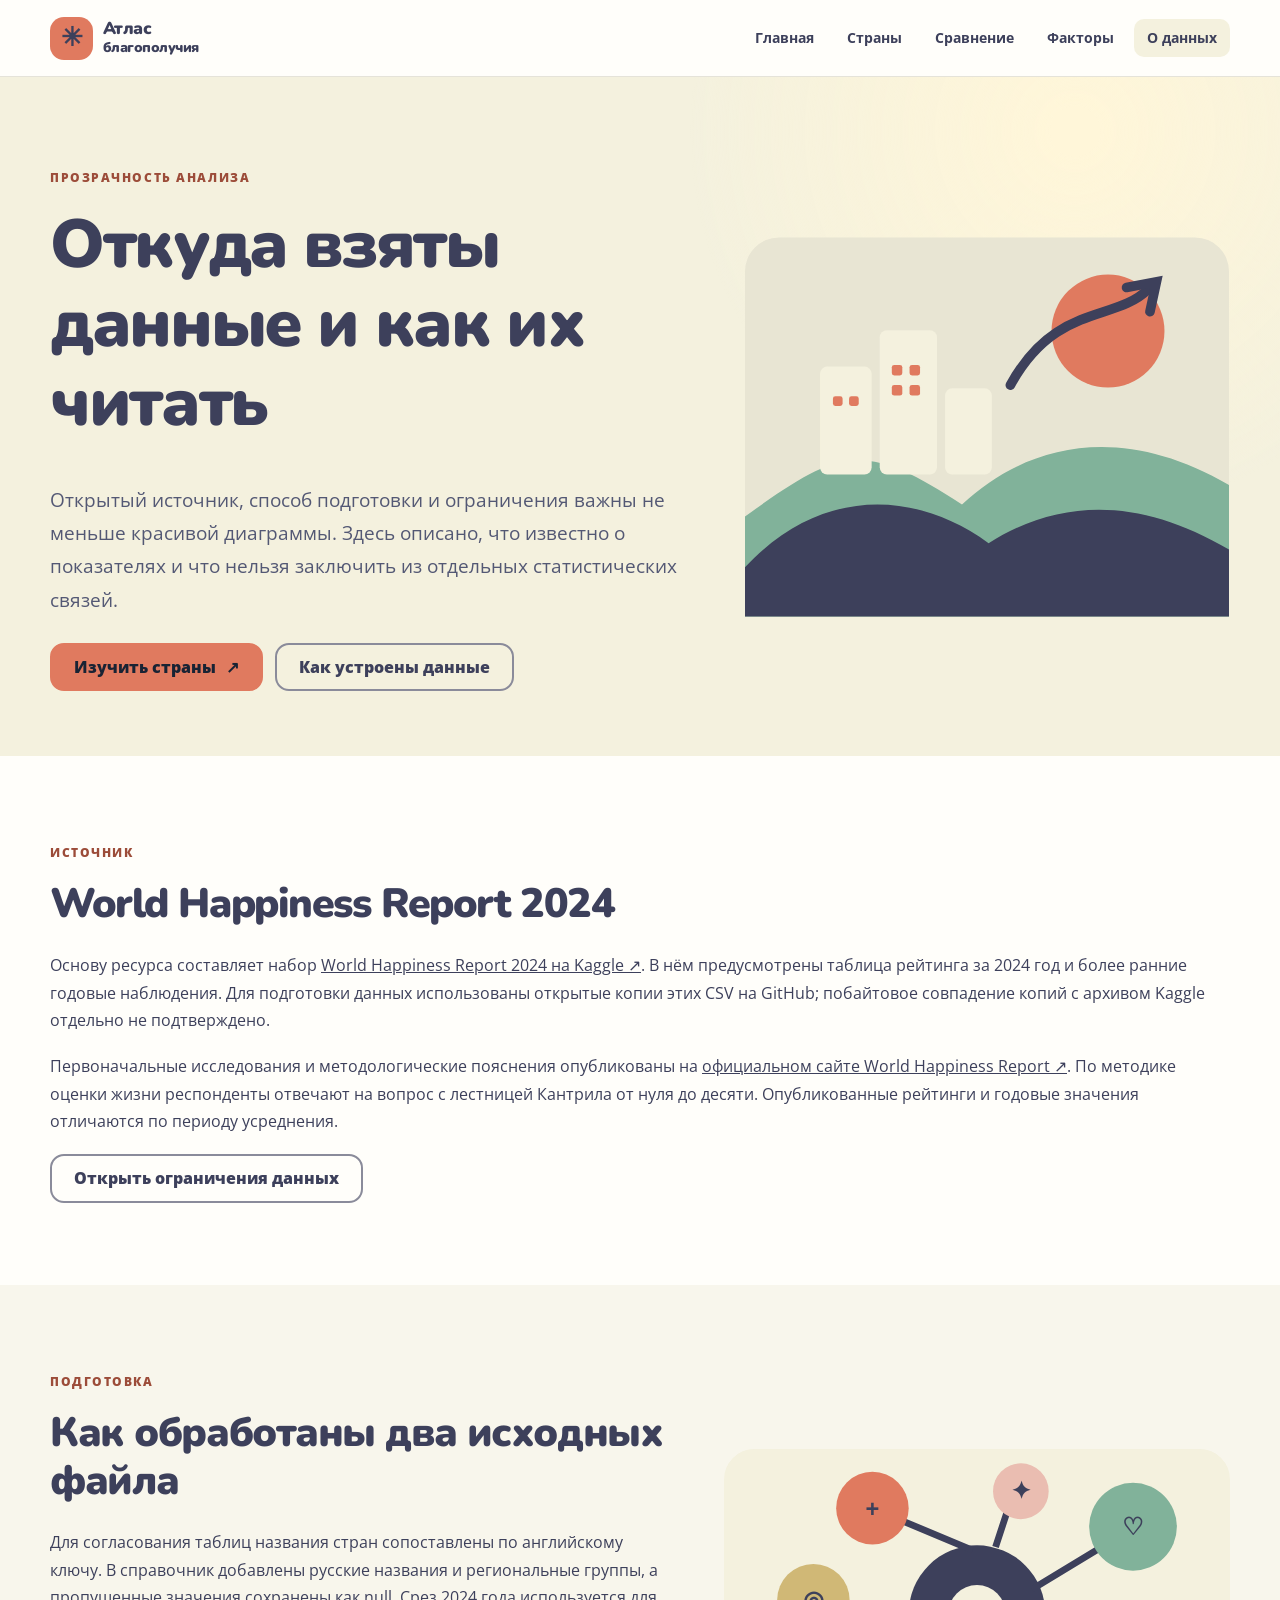
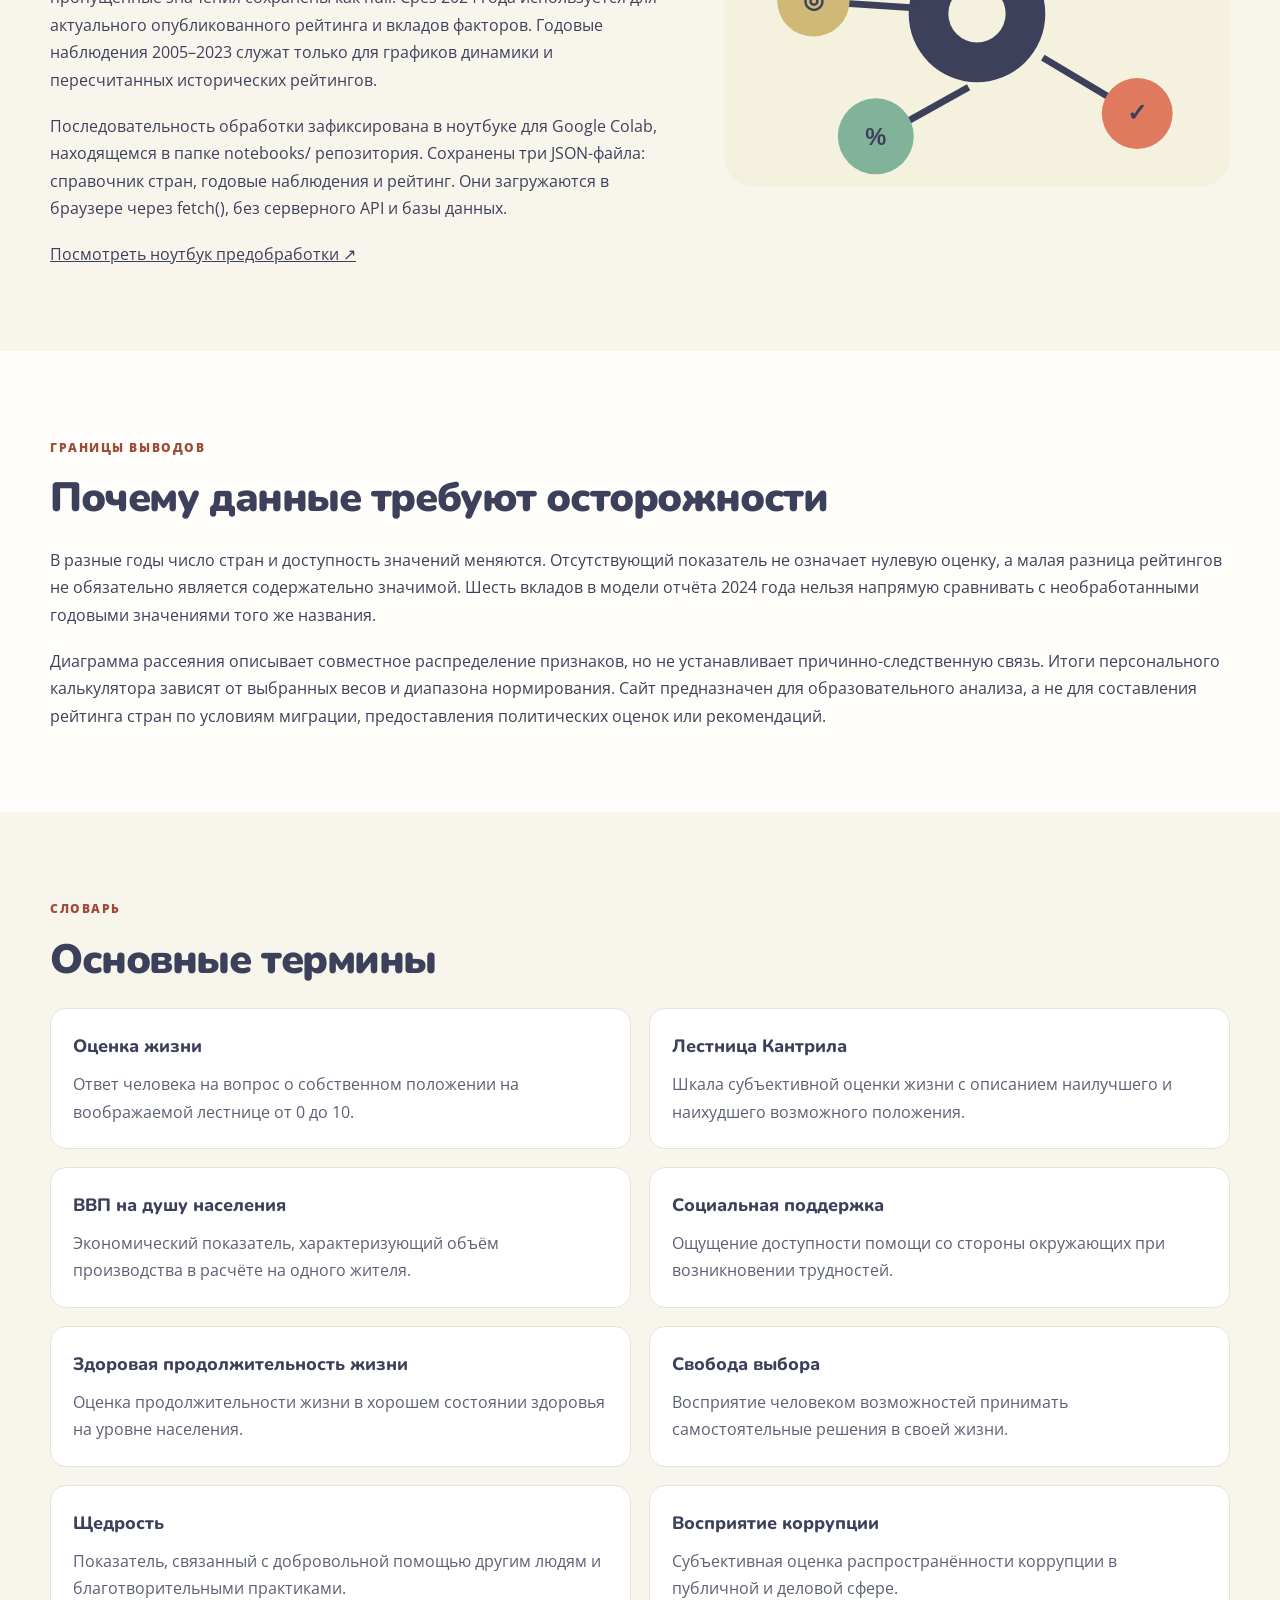
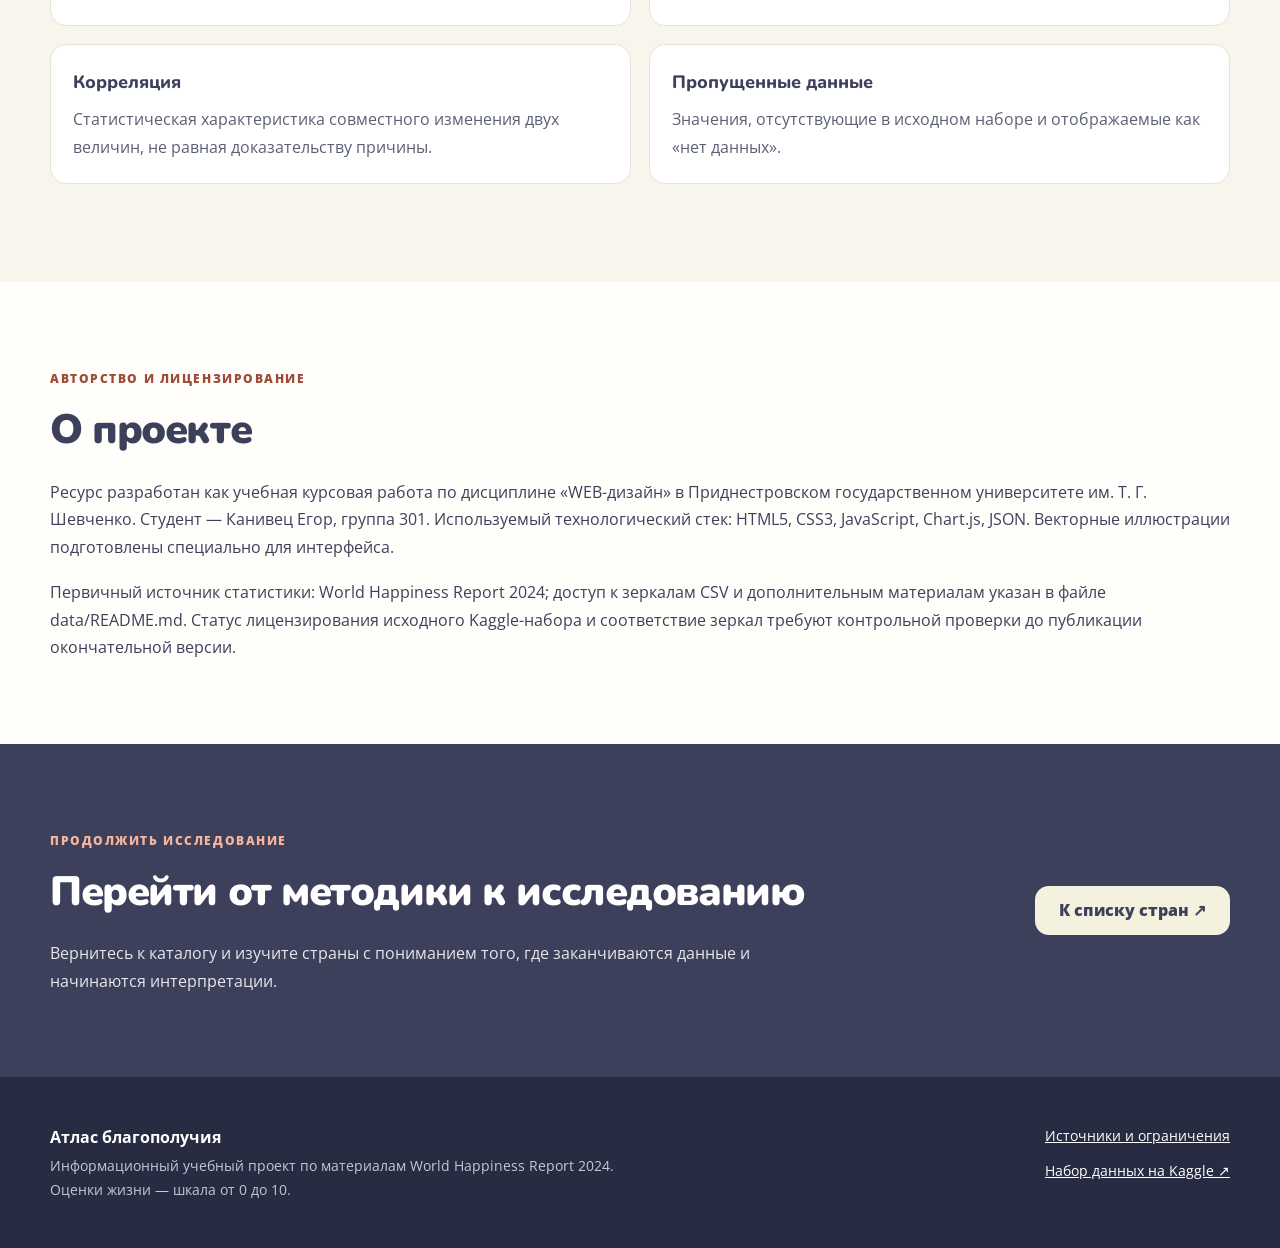
==== about.html @ 9ccd07a8 "Add provenance metadata, dataset assertions and automated Playwright smoke tests" ====
<!doctype html>
<html lang="ru"><head><meta charset="UTF-8"><meta name="viewport" content="width=device-width,initial-scale=1"><meta name="theme-color" content="#F4F1DE"><meta name="description" content="Источники World Happiness Report 2024, обработка двух CSV, ограничения и глоссарий."><title>О данных — Атлас благополучия</title>
<link rel="preconnect" href="https://fonts.googleapis.com"><link rel="preconnect" href="https://fonts.gstatic.com" crossorigin><link href="https://fonts.googleapis.com/css2?family=Nunito:wght@400;600;700;800;900&family=Open+Sans:wght@400;500;600;700&display=swap" rel="stylesheet"><link rel="stylesheet" href="./style.css"><script type="application/ld+json">{"@context":"https://schema.org","@type":"Dataset","name":"World Happiness Report 2024 — учебная адаптированная выборка","description":"Рейтинг 143 стран отчёта 2024 и годовые наблюдения за 2005–2023; показатели приведены к JSON для учебного информационного сайта.","isBasedOn":"https://www.kaggle.com/datasets/jainaru/world-happiness-report-2024-yearly-updated","sameAs":"https://worldhappiness.report/ed/2024/","temporalCoverage":"2005/2024","creator":{"@type":"Organization","name":"World Happiness Report"},"keywords":["оценка жизни","лестница Кантрила","World Happiness Report 2024","страны мира"]}</script></head>
<body><a class="skip-link" href="#main">Перейти к содержимому</a>
<header class="site-header"><div class="site-header__inner container"><a class="site-header__brand" href="./index.html" aria-label="Атлас благополучия — главная"><span class="site-header__mark" aria-hidden="true">✳</span><span>Атлас<br><small>благополучия</small></span></a><button class="site-header__toggle" type="button" aria-expanded="false" aria-controls="main-menu" id="menu-toggle">Меню <span aria-hidden="true">☰</span></button><nav id="main-menu" class="site-header__nav" aria-label="Основная навигация"><a href="./index.html">Главная</a><a href="./countries.html">Страны</a><a href="./compare.html">Сравнение</a><a href="./factors.html">Факторы</a><a href="./about.html" aria-current="page">О данных</a></nav></div></header>
<main id="main"><section class="hero page__section"><div class="container hero__grid"><div><span class="eyebrow">Прозрачность анализа</span><h1>Откуда взяты данные и как их читать</h1><p class="lead">Открытый источник, способ подготовки и ограничения важны не меньше красивой диаграммы. Здесь описано, что известно о показателях и что нельзя заключить из отдельных статистических связей.</p><div class="hero__actions"><a class="button" href="./countries.html">Изучить страны <span aria-hidden="true">↗</span></a><a class="button button--outline" href="./about.html">Как устроены данные</a></div></div><img class="hero__image" src="./images/overview.svg" alt="Авторская иллюстрация: города и природные формы, объединённые в инфографику" width="600" height="470"></div></section>
<section class="page__section"><div class="container"><span class="eyebrow">Источник</span><h2>World Happiness Report 2024</h2><p>Основу ресурса составляет набор <a href="https://www.kaggle.com/datasets/jainaru/world-happiness-report-2024-yearly-updated" target="_blank" rel="noreferrer">World Happiness Report 2024 на Kaggle ↗</a>. В нём предусмотрены таблица рейтинга за 2024 год и более ранние годовые наблюдения. Для подготовки данных использованы открытые копии этих CSV на GitHub; побайтовое совпадение копий с архивом Kaggle отдельно не подтверждено.</p><p>Первоначальные исследования и методологические пояснения опубликованы на <a href="https://worldhappiness.report/ed/2024/" rel="noreferrer" target="_blank">официальном сайте World Happiness Report ↗</a>. По методике оценки жизни респонденты отвечают на вопрос с лестницей Кантрила от нуля до десяти. Опубликованные рейтинги и годовые значения отличаются по периоду усреднения.</p><button type="button" class="button button--outline" data-info="limitations">Открыть ограничения данных</button></div></section>
<section class="page__section page__section--soft"><div class="container feature"><div><span class="eyebrow">Подготовка</span><h2>Как обработаны два исходных файла</h2><p>Для согласования таблиц названия стран сопоставлены по английскому ключу. В справочник добавлены русские названия и региональные группы, а пропущенные значения сохранены как null. Срез 2024 года используется для актуального опубликованного рейтинга и вкладов факторов. Годовые наблюдения 2005–2023 служат только для графиков динамики и пересчитанных исторических рейтингов.</p><p>Последовательность обработки зафиксирована в ноутбуке для Google Colab, находящемся в папке notebooks/ репозитория. Сохранены три JSON-файла: справочник стран, годовые наблюдения и рейтинг. Они загружаются в браузере через fetch(), без серверного API и базы данных.</p><a href="https://github.com/rmisterbeast-hash/world-happiness-report/blob/main/notebooks/preprocess_whr2024.ipynb" target="_blank" rel="noreferrer">Посмотреть ноутбук предобработки ↗</a></div><img src="./images/factors.svg" alt="Авторская векторная иллюстрация исходных данных и факторов" width="560" height="380" loading="lazy"></div></section>
<section class="page__section"><div class="container"><span class="eyebrow">Границы выводов</span><h2>Почему данные требуют осторожности</h2><p>В разные годы число стран и доступность значений меняются. Отсутствующий показатель не означает нулевую оценку, а малая разница рейтингов не обязательно является содержательно значимой. Шесть вкладов в модели отчёта 2024 года нельзя напрямую сравнивать с необработанными годовыми значениями того же названия.</p><p>Диаграмма рассеяния описывает совместное распределение признаков, но не устанавливает причинно-следственную связь. Итоги персонального калькулятора зависят от выбранных весов и диапазона нормирования. Сайт предназначен для образовательного анализа, а не для составления рейтинга стран по условиям миграции, предоставления политических оценок или рекомендаций.</p></div></section>
<section class="page__section page__section--soft"><div class="container"><span class="eyebrow">Словарь</span><h2>Основные термины</h2><dl class="glossary"><div><dt>Оценка жизни</dt><dd>Ответ человека на вопрос о собственном положении на воображаемой лестнице от 0 до 10.</dd></div><div><dt>Лестница Кантрила</dt><dd>Шкала субъективной оценки жизни с описанием наилучшего и наихудшего возможного положения.</dd></div><div><dt>ВВП на душу населения</dt><dd>Экономический показатель, характеризующий объём производства в расчёте на одного жителя.</dd></div><div><dt>Социальная поддержка</dt><dd>Ощущение доступности помощи со стороны окружающих при возникновении трудностей.</dd></div><div><dt>Здоровая продолжительность жизни</dt><dd>Оценка продолжительности жизни в хорошем состоянии здоровья на уровне населения.</dd></div><div><dt>Свобода выбора</dt><dd>Восприятие человеком возможностей принимать самостоятельные решения в своей жизни.</dd></div><div><dt>Щедрость</dt><dd>Показатель, связанный с добровольной помощью другим людям и благотворительными практиками.</dd></div><div><dt>Восприятие коррупции</dt><dd>Субъективная оценка распространённости коррупции в публичной и деловой сфере.</dd></div><div><dt>Корреляция</dt><dd>Статистическая характеристика совместного изменения двух величин, не равная доказательству причины.</dd></div><div><dt>Пропущенные данные</dt><dd>Значения, отсутствующие в исходном наборе и отображаемые как «нет данных».</dd></div></dl></div></section>
<section class="page__section"><div class="container"><span class="eyebrow">Авторство и лицензирование</span><h2>О проекте</h2><p>Ресурс разработан как учебная курсовая работа по дисциплине «WEB-дизайн» в Приднестровском государственном университете им. Т. Г. Шевченко. Студент — Канивец Егор, группа 301. Используемый технологический стек: HTML5, CSS3, JavaScript, Chart.js, JSON. Векторные иллюстрации подготовлены специально для интерфейса.</p><p>Первичный источник статистики: World Happiness Report 2024; доступ к зеркалам CSV и дополнительным материалам указан в файле data/README.md. Статус лицензирования исходного Kaggle-набора и соответствие зеркал требуют контрольной проверки до публикации окончательной версии.</p></div></section>
<section class="page__section cta"><div class="container cta__inner"><div><span class="eyebrow">Продолжить исследование</span><h2>Перейти от методики к исследованию</h2><p>Вернитесь к каталогу и изучите страны с пониманием того, где заканчиваются данные и начинаются интерпретации.</p></div><a class="button button--light" href="./countries.html">К списку стран ↗</a></div></section></main>
<footer class="site-footer"><div class="container site-footer__inner"><div><strong>Атлас благополучия</strong><p>Информационный учебный проект по материалам World Happiness Report 2024. Оценки жизни — шкала от 0 до 10.</p></div><div><a href="./about.html">Источники и ограничения</a><a href="https://www.kaggle.com/datasets/jainaru/world-happiness-report-2024-yearly-updated" rel="noreferrer" target="_blank">Набор данных на Kaggle ↗</a></div></div></footer>
<div class="modal" id="info-modal" hidden><div class="modal__shade" data-close-modal></div><div class="modal__panel" role="dialog" aria-modal="true" aria-labelledby="modal-title" tabindex="-1"><button class="modal__close" id="modal-close" type="button" aria-label="Закрыть окно">×</button><h2 id="modal-title"></h2><div id="modal-body"></div></div></div>
<script type="module" src="./js/app.js"></script></body></html>
---- style.css ----
@import url("./blocks/site-header/site-header.css");
@import url("./blocks/site-header/elements/site-header__nav.css");
@import url("./blocks/site-header/modifiers/site-header--compact.css");
@import url("./blocks/card/card.css");
@import url("./blocks/card/elements/card__meta.css");
@import url("./blocks/card/modifiers/card--highlight.css");
@import url("./blocks/page/page.css");
@import url("./blocks/page/elements/page__section.css");
@import url("./blocks/page/modifiers/page--narrow.css");
@import url("./blocks/modal/modal.css");
@import url("./blocks/modal/elements/modal__panel.css");
@import url("./blocks/modal/modifiers/modal--open.css");
:root{--coral:#E07A5F;--ink:#3D405B;--green:#81B29A;--cream:#F4F1DE;--paper:#FFFEFA;--line:#E5E3D9;--shadow:0 22px 70px rgba(61,64,91,.09);--radius:24px;--space:clamp(20px,4vw,64px)}*{box-sizing:border-box}html{scroll-behavior:smooth}body{margin:0;background:var(--paper);color:var(--ink);font-family:"Open Sans",Arial,sans-serif;line-height:1.72;font-size:16px}button,input,select{font:inherit}button{cursor:pointer}img{max-width:100%;height:auto}a{color:inherit}a:hover{text-decoration-color:var(--coral)}h1,h2,h3{font-family:Nunito,Arial,sans-serif;line-height:1.17;letter-spacing:-.035em;margin:0 0 .6em}h1{font-size:clamp(2.45rem,5.3vw,5rem);font-weight:900;max-width:820px}h2{font-size:clamp(1.8rem,3.2vw,3rem);font-weight:900}h3{font-size:1.25rem;font-weight:800}p{margin:.2em 0 1.15em}p:last-child{margin-bottom:0}.container{width:min(1180px,calc(100% - 36px));margin:0 auto}.sr-only{position:absolute;width:1px;height:1px;padding:0;margin:-1px;overflow:hidden;clip:rect(0,0,0,0);white-space:nowrap;border:0}.skip-link{position:absolute;top:-200px;left:20px;z-index:1000;background:var(--ink);color:white;padding:10px}.skip-link:focus{top:12px}.eyebrow{display:inline-block;color:#9C4C39;font-weight:800;font-size:.75rem;text-transform:uppercase;letter-spacing:.13em;margin-bottom:16px}.lead{font-size:clamp(1rem,1.5vw,1.22rem);max-width:650px;color:#535874}.muted,.help-text{color:#656A7D;font-size:.95rem}.data-label,.data-note{font-size:.93rem;font-weight:600;color:#4E5873}.button{display:inline-flex;gap:10px;align-items:center;justify-content:center;border:2px solid var(--coral);border-radius:14px;padding:12px 22px;background:var(--coral);color:#182334;font-weight:800;text-decoration:none;line-height:1.3;transition:transform .18s,box-shadow .18s}.button:hover{transform:translateY(-2px);box-shadow:0 8px 24px rgba(224,122,95,.22)}.button:focus-visible,button:focus-visible,a:focus-visible,input:focus-visible,select:focus-visible{outline:3px solid #376D85;outline-offset:3px}.button--outline{background:transparent;color:var(--ink);border-color:#8A8B9A}.button--light{background:var(--cream);border-color:var(--cream);color:var(--ink)}.button--small{padding:9px 16px;font-size:.9rem}.text-button{border:0;background:transparent;padding:8px 0;color:#A14637;font-weight:800;text-decoration:underline;text-underline-offset:3px}.hero{background:radial-gradient(circle at 84% 8%,#fff6d9 2%,transparent 31%),var(--cream);padding-block:86px 65px}.hero__grid{display:grid;grid-template-columns:1.15fr .85fr;align-items:center;gap:38px}.hero__image{width:100%;object-fit:contain}.hero__actions{display:flex;gap:12px;flex-wrap:wrap;margin-top:27px}.section-heading{display:flex;justify-content:space-between;align-items:end;gap:24px;margin-bottom:32px}.section-heading h2{margin:0}.columns-2{display:grid;grid-template-columns:repeat(2,minmax(0,1fr));gap:24px}.feature{display:grid;grid-template-columns:1.1fr .9fr;gap:55px;align-items:center}.feature--reverse{grid-template-columns:1.1fr .9fr}.feature>img{border-radius:24px;width:100%}.cards-3{display:grid;grid-template-columns:repeat(3,minmax(0,1fr));gap:20px;margin:25px 0}.panel{padding:28px;background:#fff;border:1px solid var(--line);border-radius:var(--radius);box-shadow:var(--shadow)}.ranking{list-style:none;margin:0;padding:0}.ranking li{display:flex;justify-content:space-between;align-items:center;gap:10px;border-bottom:1px solid var(--line);padding:12px 0}.ranking li:last-child{border-bottom:0}.ranking a{text-decoration:none;font-weight:700}.ranking strong{font-variant-numeric:tabular-nums}.metric{border-radius:var(--radius);padding:30px;background:var(--cream);display:flex;flex-direction:column}.metric strong{font-size:clamp(3rem,6vw,5.2rem);font-family:Nunito;font-weight:900;line-height:1.2}.metric small{color:#666A7F}.filters{display:grid;grid-template-columns:repeat(3,minmax(0,1fr));gap:16px;margin:22px 0 28px}.field{display:flex;flex-direction:column;gap:6px;font-weight:700;font-size:.92rem}.field input,.field select{display:block;width:100%;border:1px solid #BEC0C6;border-radius:12px;min-height:48px;padding:10px 13px;background:#fff;color:var(--ink)}.chart-box{border:1px solid var(--line);border-radius:var(--radius);background:#fff;padding:22px;margin:24px 0;position:relative;min-height:380px;height:400px}.chart-box canvas{width:100%!important;height:100%!important}.table-wrap{overflow-x:auto;border-radius:14px;border:1px solid var(--line)}.data-table{border-collapse:collapse;min-width:600px;width:100%;background:white}.data-table th,.data-table td{padding:13px 16px;text-align:left;border-bottom:1px solid var(--line)}.data-table th{background:var(--cream)}.data-table tbody tr:last-child td{border-bottom:none}.factor-bars{display:grid;gap:18px}.factor-row{display:grid;grid-template-columns:minmax(160px,1fr) 2fr 55px;align-items:center;gap:20px}.factor-track{height:14px;border-radius:99px;background:#EFEEE9;overflow:hidden}.factor-fill{height:100%;background:var(--green);border-radius:99px}.pagination{display:flex;flex-wrap:wrap;gap:8px;justify-content:center;margin:10px 0 26px}.pagination button{min-width:44px;min-height:44px;border:1px solid #C5C6CE;background:#fff;border-radius:10px;color:var(--ink)}.pagination button[aria-current="page"]{background:var(--ink);color:white}.sliders{display:grid;gap:18px;margin:20px 0}.slider-label{display:flex;justify-content:space-between;gap:12px;font-size:.94rem}.sliders input{width:100%;accent-color:#9E4A37}.result-box{padding:30px;border:2px dashed #B7B3A2;background:#fff;border-radius:var(--radius);align-self:start;min-height:210px}.result-box strong{display:block;font-size:3rem;line-height:1.2;margin:12px 0}.glossary{display:grid;grid-template-columns:repeat(2,minmax(0,1fr));gap:18px}.glossary>div{background:white;padding:22px;border:1px solid var(--line);border-radius:16px}.glossary dt{font-weight:800;font-family:Nunito;font-size:1.12rem}.glossary dd{margin:9px 0 0;color:#5B6074}.cta{background:var(--ink);color:#fff}.cta__inner{display:flex;align-items:center;justify-content:space-between;gap:25px}.cta p{max-width:740px;color:#E6E6EC}.cta .eyebrow{color:#F6B49E}.site-footer{background:#282C42;color:white;padding:47px 0}.site-footer__inner{display:flex;justify-content:space-between;gap:36px}.site-footer p{max-width:620px;font-size:.85rem;color:#C5C7D3}.site-footer__inner>div:last-child{display:flex;flex-direction:column;gap:10px;font-size:.9rem}details{border-bottom:1px solid #C5C4B6;padding:14px 0}details summary{font-weight:700;cursor:pointer}details p{margin-top:12px}.empty-state{border:1px dashed #B7B3A2;padding:25px;border-radius:16px}.badge-inline{display:inline-block;background:var(--cream);color:var(--ink);padding:3px 9px;border-radius:8px;font-weight:700;font-size:.75rem}
@media(max-width:900px){.hero__grid,.feature,.feature--reverse{grid-template-columns:1fr}.hero__image{max-height:290px}.hero{padding-block:58px 45px}.cards-3{grid-template-columns:repeat(2,minmax(0,1fr))}.filters{grid-template-columns:repeat(2,minmax(0,1fr))}}
@media(max-width:630px){body{font-size:15px}.container{width:min(100% - 28px,1180px)}.hero h1{font-size:2.5rem}.hero__actions{flex-direction:column;align-items:stretch}.button{width:100%}.columns-2,.cards-3,.filters,.glossary{grid-template-columns:1fr}.section-heading,.cta__inner,.site-footer__inner{flex-direction:column;align-items:stretch}.chart-box{height:320px;min-height:310px;padding:12px}.factor-row{grid-template-columns:1fr 48px;gap:5px}.factor-row .factor-track{grid-column:1 / -1;grid-row:2}.page__section{padding-block:52px}.site-footer{padding-block:38px}}
@media(prefers-reduced-motion:reduce){html{scroll-behavior:auto}*,*:before,*:after{transition:none!important;animation:none!important}}
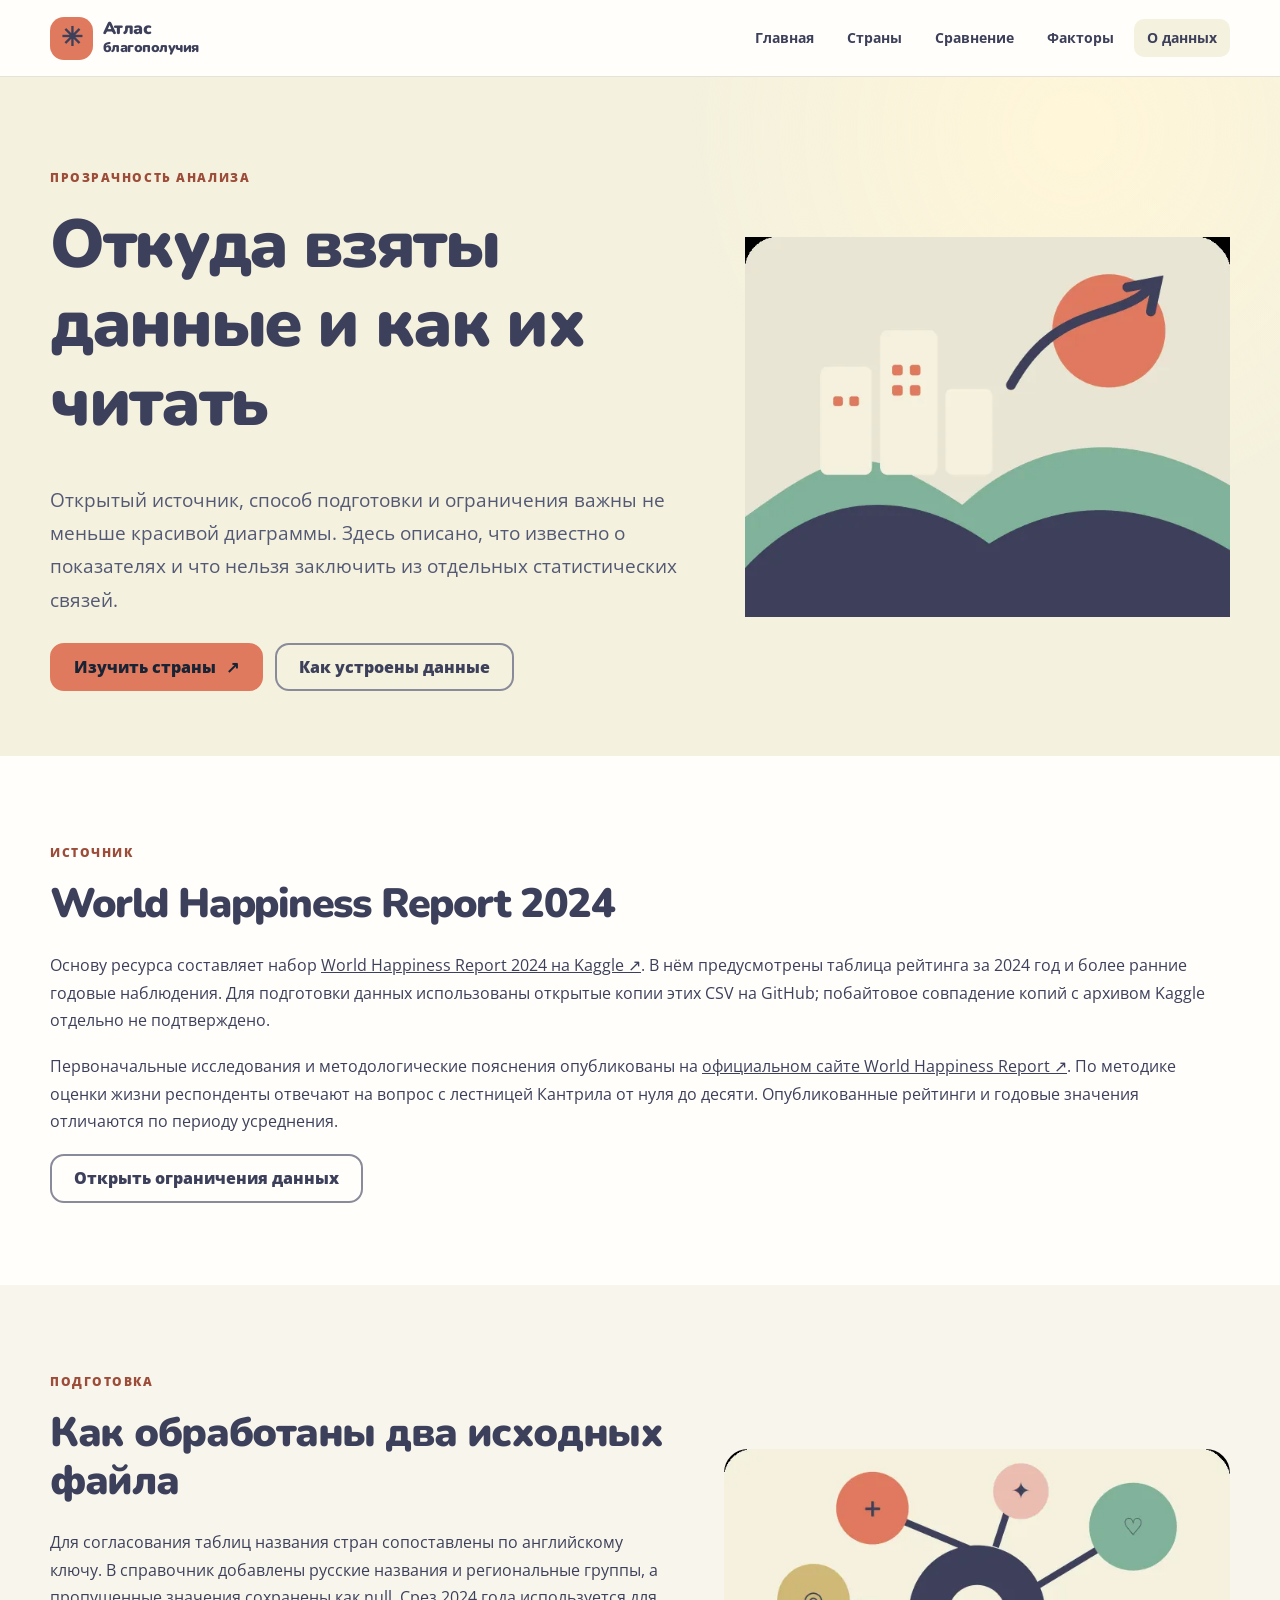
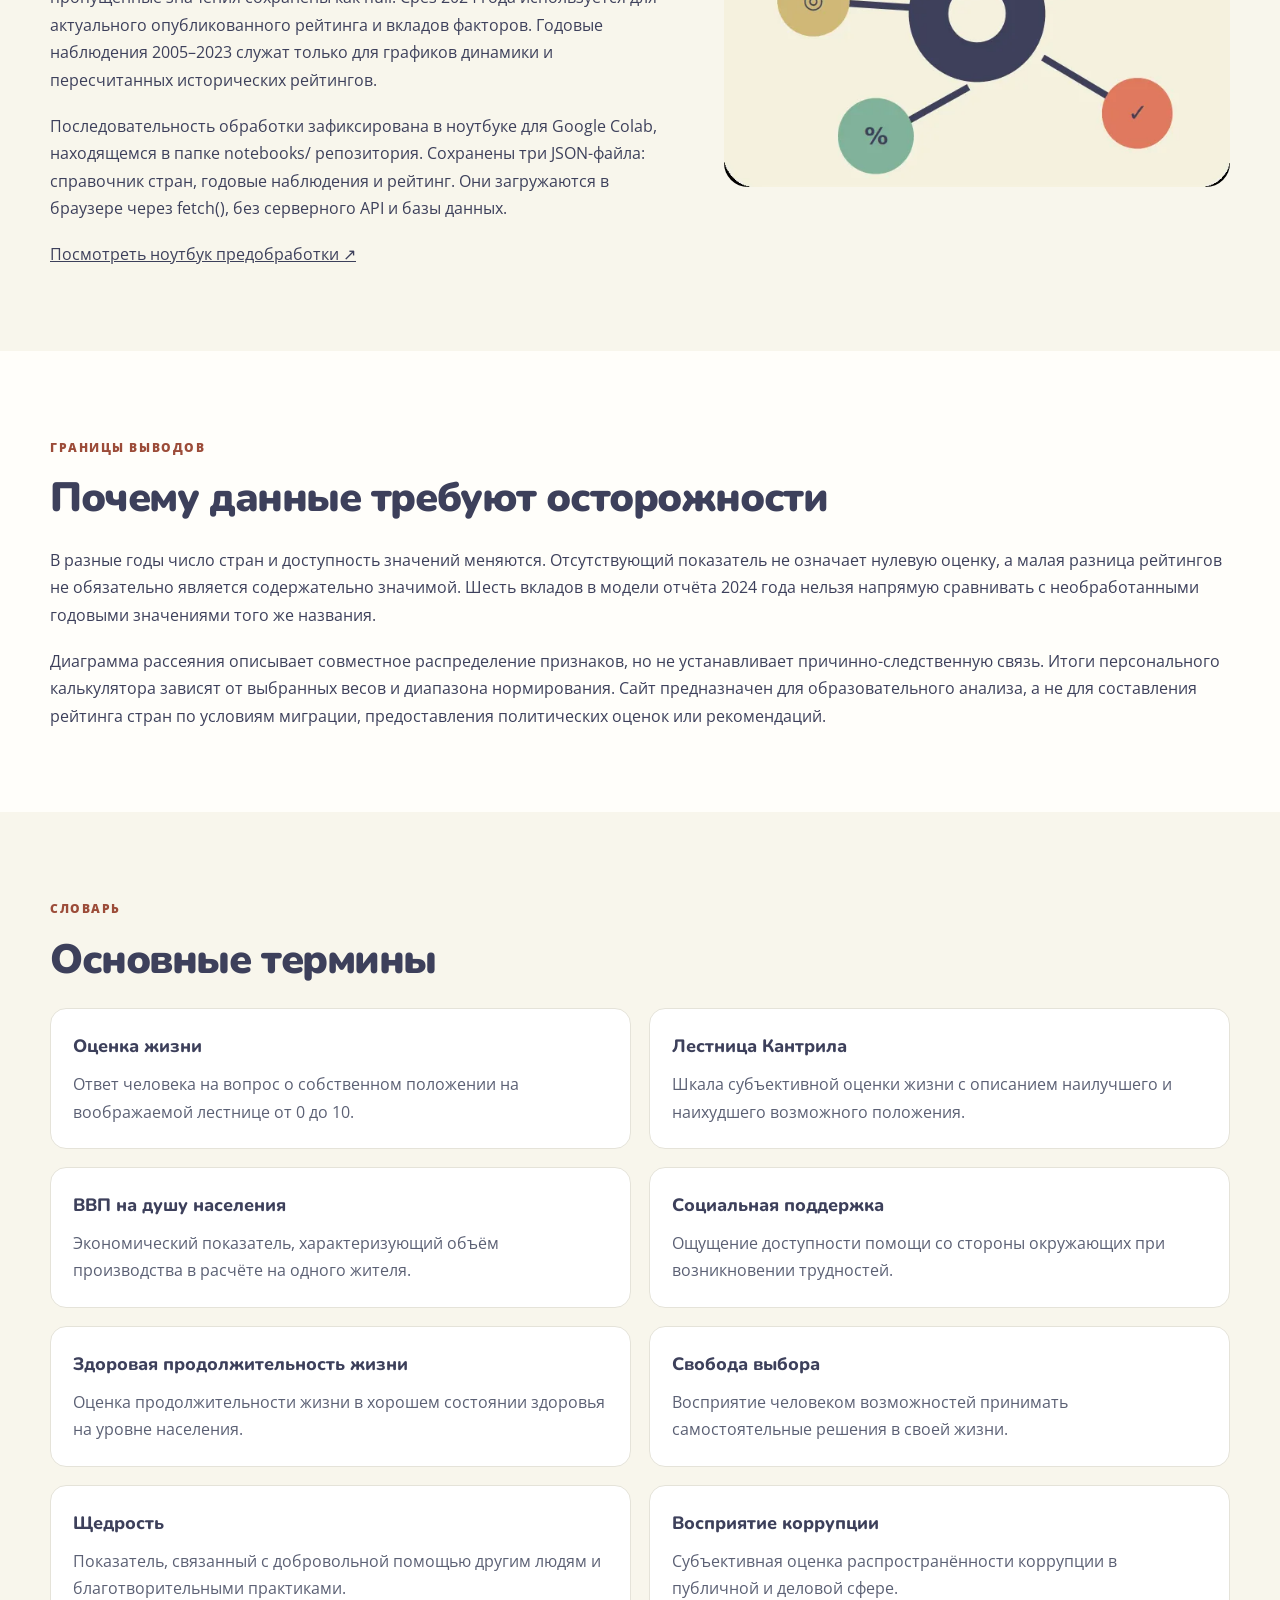
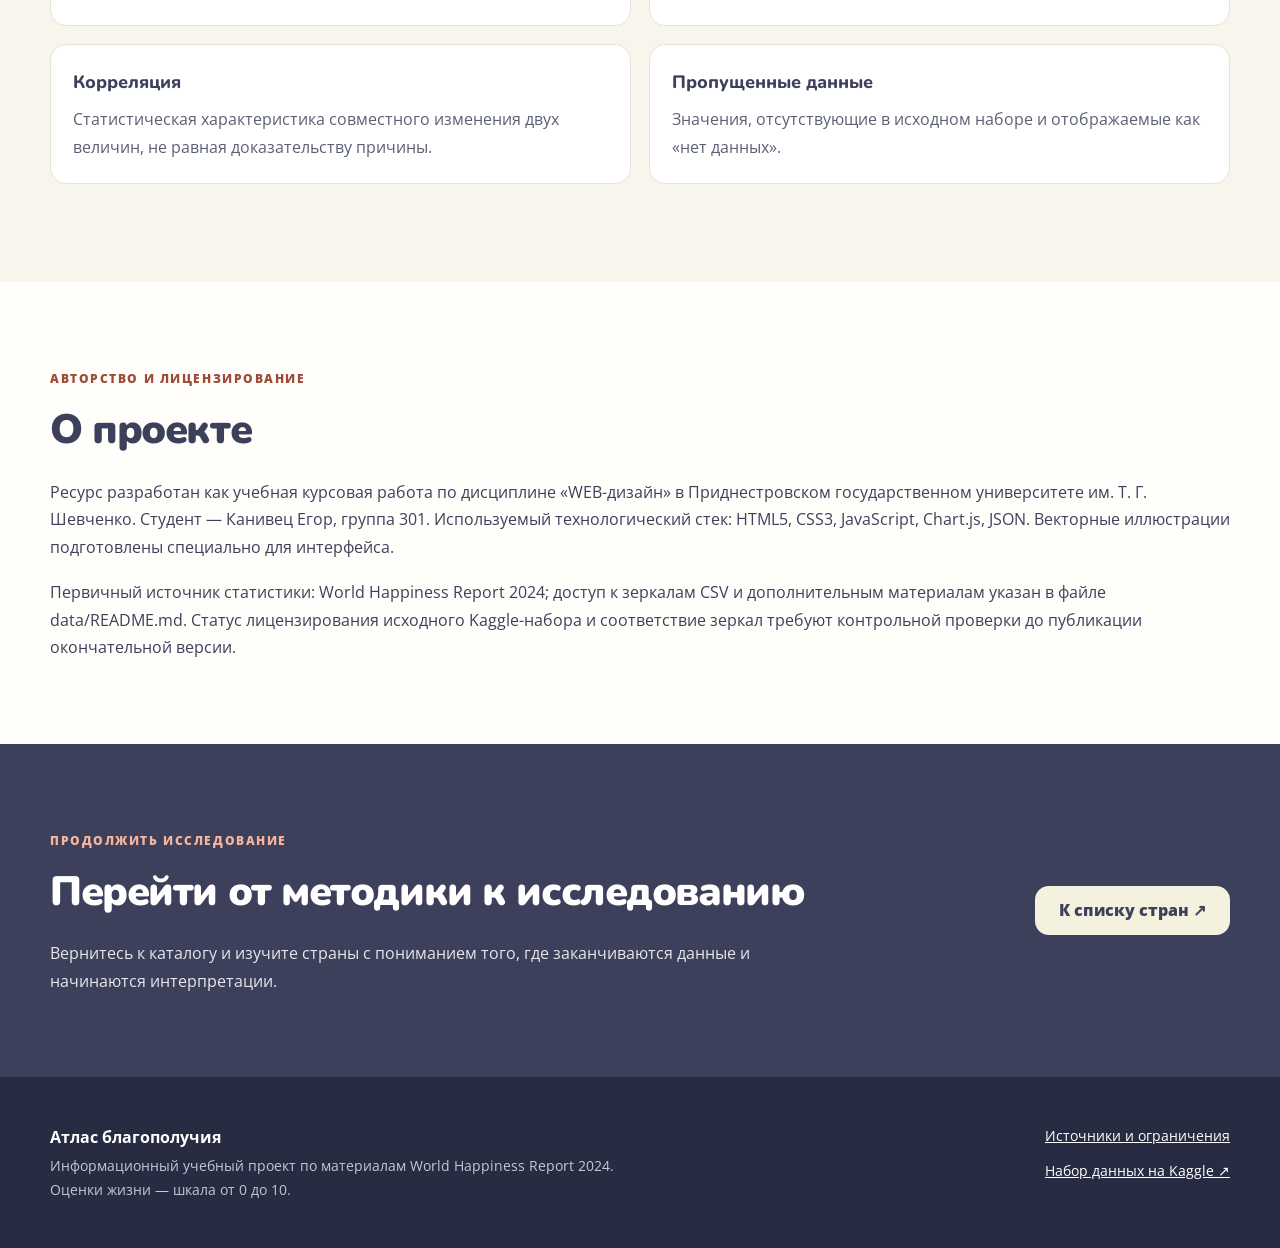
==== commit 2c95a025: "Add responsive WebP copies of original illustration assets" ====
--- a/about.html
+++ b/about.html
@@ -3,9 +3,9 @@
 <link rel="preconnect" href="https://fonts.googleapis.com"><link rel="preconnect" href="https://fonts.gstatic.com" crossorigin><link href="https://fonts.googleapis.com/css2?family=Nunito:wght@400;600;700;800;900&family=Open+Sans:wght@400;500;600;700&display=swap" rel="stylesheet"><link rel="stylesheet" href="./style.css"><script type="application/ld+json">{"@context":"https://schema.org","@type":"Dataset","name":"World Happiness Report 2024 — учебная адаптированная выборка","description":"Рейтинг 143 стран отчёта 2024 и годовые наблюдения за 2005–2023; показатели приведены к JSON для учебного информационного сайта.","isBasedOn":"https://www.kaggle.com/datasets/jainaru/world-happiness-report-2024-yearly-updated","sameAs":"https://worldhappiness.report/ed/2024/","temporalCoverage":"2005/2024","creator":{"@type":"Organization","name":"World Happiness Report"},"keywords":["оценка жизни","лестница Кантрила","World Happiness Report 2024","страны мира"]}</script></head>
 <body><a class="skip-link" href="#main">Перейти к содержимому</a>
 <header class="site-header"><div class="site-header__inner container"><a class="site-header__brand" href="./index.html" aria-label="Атлас благополучия — главная"><span class="site-header__mark" aria-hidden="true">✳</span><span>Атлас<br><small>благополучия</small></span></a><button class="site-header__toggle" type="button" aria-expanded="false" aria-controls="main-menu" id="menu-toggle">Меню <span aria-hidden="true">☰</span></button><nav id="main-menu" class="site-header__nav" aria-label="Основная навигация"><a href="./index.html">Главная</a><a href="./countries.html">Страны</a><a href="./compare.html">Сравнение</a><a href="./factors.html">Факторы</a><a href="./about.html" aria-current="page">О данных</a></nav></div></header>
-<main id="main"><section class="hero page__section"><div class="container hero__grid"><div><span class="eyebrow">Прозрачность анализа</span><h1>Откуда взяты данные и как их читать</h1><p class="lead">Открытый источник, способ подготовки и ограничения важны не меньше красивой диаграммы. Здесь описано, что известно о показателях и что нельзя заключить из отдельных статистических связей.</p><div class="hero__actions"><a class="button" href="./countries.html">Изучить страны <span aria-hidden="true">↗</span></a><a class="button button--outline" href="./about.html">Как устроены данные</a></div></div><img class="hero__image" src="./images/overview.svg" alt="Авторская иллюстрация: города и природные формы, объединённые в инфографику" width="600" height="470"></div></section>
+<main id="main"><section class="hero page__section"><div class="container hero__grid"><div><span class="eyebrow">Прозрачность анализа</span><h1>Откуда взяты данные и как их читать</h1><p class="lead">Открытый источник, способ подготовки и ограничения важны не меньше красивой диаграммы. Здесь описано, что известно о показателях и что нельзя заключить из отдельных статистических связей.</p><div class="hero__actions"><a class="button" href="./countries.html">Изучить страны <span aria-hidden="true">↗</span></a><a class="button button--outline" href="./about.html">Как устроены данные</a></div></div><img class="hero__image" src="./images/overview-640.webp" srcset="./images/overview-640.webp 640w, ./images/overview-1200.webp 1200w" sizes="(max-width: 900px) 100vw, 50vw" alt="Авторская иллюстрация: города и природные формы, объединённые в инфографику" width="600" height="470" loading="eager" fetchpriority="high"></div></section>
 <section class="page__section"><div class="container"><span class="eyebrow">Источник</span><h2>World Happiness Report 2024</h2><p>Основу ресурса составляет набор <a href="https://www.kaggle.com/datasets/jainaru/world-happiness-report-2024-yearly-updated" target="_blank" rel="noreferrer">World Happiness Report 2024 на Kaggle ↗</a>. В нём предусмотрены таблица рейтинга за 2024 год и более ранние годовые наблюдения. Для подготовки данных использованы открытые копии этих CSV на GitHub; побайтовое совпадение копий с архивом Kaggle отдельно не подтверждено.</p><p>Первоначальные исследования и методологические пояснения опубликованы на <a href="https://worldhappiness.report/ed/2024/" rel="noreferrer" target="_blank">официальном сайте World Happiness Report ↗</a>. По методике оценки жизни респонденты отвечают на вопрос с лестницей Кантрила от нуля до десяти. Опубликованные рейтинги и годовые значения отличаются по периоду усреднения.</p><button type="button" class="button button--outline" data-info="limitations">Открыть ограничения данных</button></div></section>
-<section class="page__section page__section--soft"><div class="container feature"><div><span class="eyebrow">Подготовка</span><h2>Как обработаны два исходных файла</h2><p>Для согласования таблиц названия стран сопоставлены по английскому ключу. В справочник добавлены русские названия и региональные группы, а пропущенные значения сохранены как null. Срез 2024 года используется для актуального опубликованного рейтинга и вкладов факторов. Годовые наблюдения 2005–2023 служат только для графиков динамики и пересчитанных исторических рейтингов.</p><p>Последовательность обработки зафиксирована в ноутбуке для Google Colab, находящемся в папке notebooks/ репозитория. Сохранены три JSON-файла: справочник стран, годовые наблюдения и рейтинг. Они загружаются в браузере через fetch(), без серверного API и базы данных.</p><a href="https://github.com/rmisterbeast-hash/world-happiness-report/blob/main/notebooks/preprocess_whr2024.ipynb" target="_blank" rel="noreferrer">Посмотреть ноутбук предобработки ↗</a></div><img src="./images/factors.svg" alt="Авторская векторная иллюстрация исходных данных и факторов" width="560" height="380" loading="lazy"></div></section>
+<section class="page__section page__section--soft"><div class="container feature"><div><span class="eyebrow">Подготовка</span><h2>Как обработаны два исходных файла</h2><p>Для согласования таблиц названия стран сопоставлены по английскому ключу. В справочник добавлены русские названия и региональные группы, а пропущенные значения сохранены как null. Срез 2024 года используется для актуального опубликованного рейтинга и вкладов факторов. Годовые наблюдения 2005–2023 служат только для графиков динамики и пересчитанных исторических рейтингов.</p><p>Последовательность обработки зафиксирована в ноутбуке для Google Colab, находящемся в папке notebooks/ репозитория. Сохранены три JSON-файла: справочник стран, годовые наблюдения и рейтинг. Они загружаются в браузере через fetch(), без серверного API и базы данных.</p><a href="https://github.com/rmisterbeast-hash/world-happiness-report/blob/main/notebooks/preprocess_whr2024.ipynb" target="_blank" rel="noreferrer">Посмотреть ноутбук предобработки ↗</a></div><img src="./images/factors-640.webp" srcset="./images/factors-640.webp 640w, ./images/factors-1200.webp 1200w" sizes="(max-width: 900px) 100vw, 50vw" alt="Авторская векторная иллюстрация исходных данных и факторов" width="560" height="380" loading="lazy"></div></section>
 <section class="page__section"><div class="container"><span class="eyebrow">Границы выводов</span><h2>Почему данные требуют осторожности</h2><p>В разные годы число стран и доступность значений меняются. Отсутствующий показатель не означает нулевую оценку, а малая разница рейтингов не обязательно является содержательно значимой. Шесть вкладов в модели отчёта 2024 года нельзя напрямую сравнивать с необработанными годовыми значениями того же названия.</p><p>Диаграмма рассеяния описывает совместное распределение признаков, но не устанавливает причинно-следственную связь. Итоги персонального калькулятора зависят от выбранных весов и диапазона нормирования. Сайт предназначен для образовательного анализа, а не для составления рейтинга стран по условиям миграции, предоставления политических оценок или рекомендаций.</p></div></section>
 <section class="page__section page__section--soft"><div class="container"><span class="eyebrow">Словарь</span><h2>Основные термины</h2><dl class="glossary"><div><dt>Оценка жизни</dt><dd>Ответ человека на вопрос о собственном положении на воображаемой лестнице от 0 до 10.</dd></div><div><dt>Лестница Кантрила</dt><dd>Шкала субъективной оценки жизни с описанием наилучшего и наихудшего возможного положения.</dd></div><div><dt>ВВП на душу населения</dt><dd>Экономический показатель, характеризующий объём производства в расчёте на одного жителя.</dd></div><div><dt>Социальная поддержка</dt><dd>Ощущение доступности помощи со стороны окружающих при возникновении трудностей.</dd></div><div><dt>Здоровая продолжительность жизни</dt><dd>Оценка продолжительности жизни в хорошем состоянии здоровья на уровне населения.</dd></div><div><dt>Свобода выбора</dt><dd>Восприятие человеком возможностей принимать самостоятельные решения в своей жизни.</dd></div><div><dt>Щедрость</dt><dd>Показатель, связанный с добровольной помощью другим людям и благотворительными практиками.</dd></div><div><dt>Восприятие коррупции</dt><dd>Субъективная оценка распространённости коррупции в публичной и деловой сфере.</dd></div><div><dt>Корреляция</dt><dd>Статистическая характеристика совместного изменения двух величин, не равная доказательству причины.</dd></div><div><dt>Пропущенные данные</dt><dd>Значения, отсутствующие в исходном наборе и отображаемые как «нет данных».</dd></div></dl></div></section>
 <section class="page__section"><div class="container"><span class="eyebrow">Авторство и лицензирование</span><h2>О проекте</h2><p>Ресурс разработан как учебная курсовая работа по дисциплине «WEB-дизайн» в Приднестровском государственном университете им. Т. Г. Шевченко. Студент — Канивец Егор, группа 301. Используемый технологический стек: HTML5, CSS3, JavaScript, Chart.js, JSON. Векторные иллюстрации подготовлены специально для интерфейса.</p><p>Первичный источник статистики: World Happiness Report 2024; доступ к зеркалам CSV и дополнительным материалам указан в файле data/README.md. Статус лицензирования исходного Kaggle-набора и соответствие зеркал требуют контрольной проверки до публикации окончательной версии.</p></div></section>
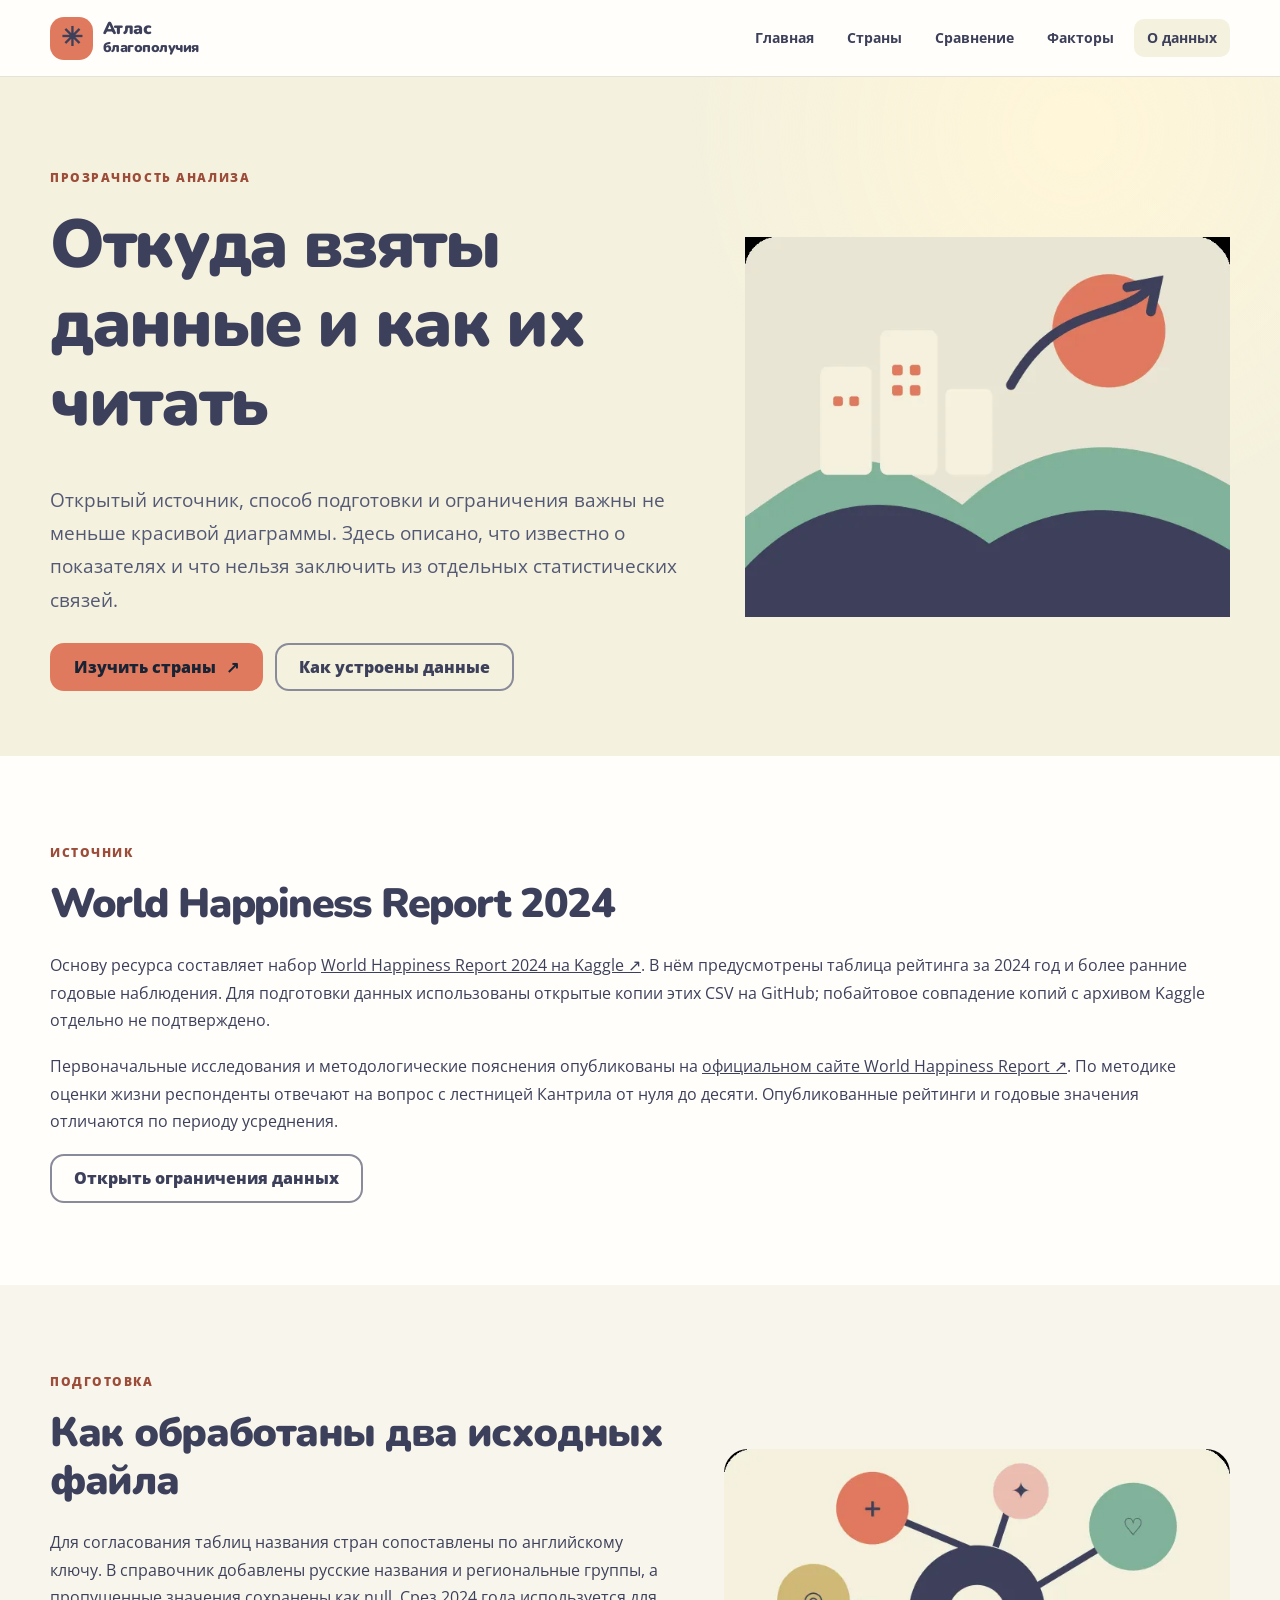
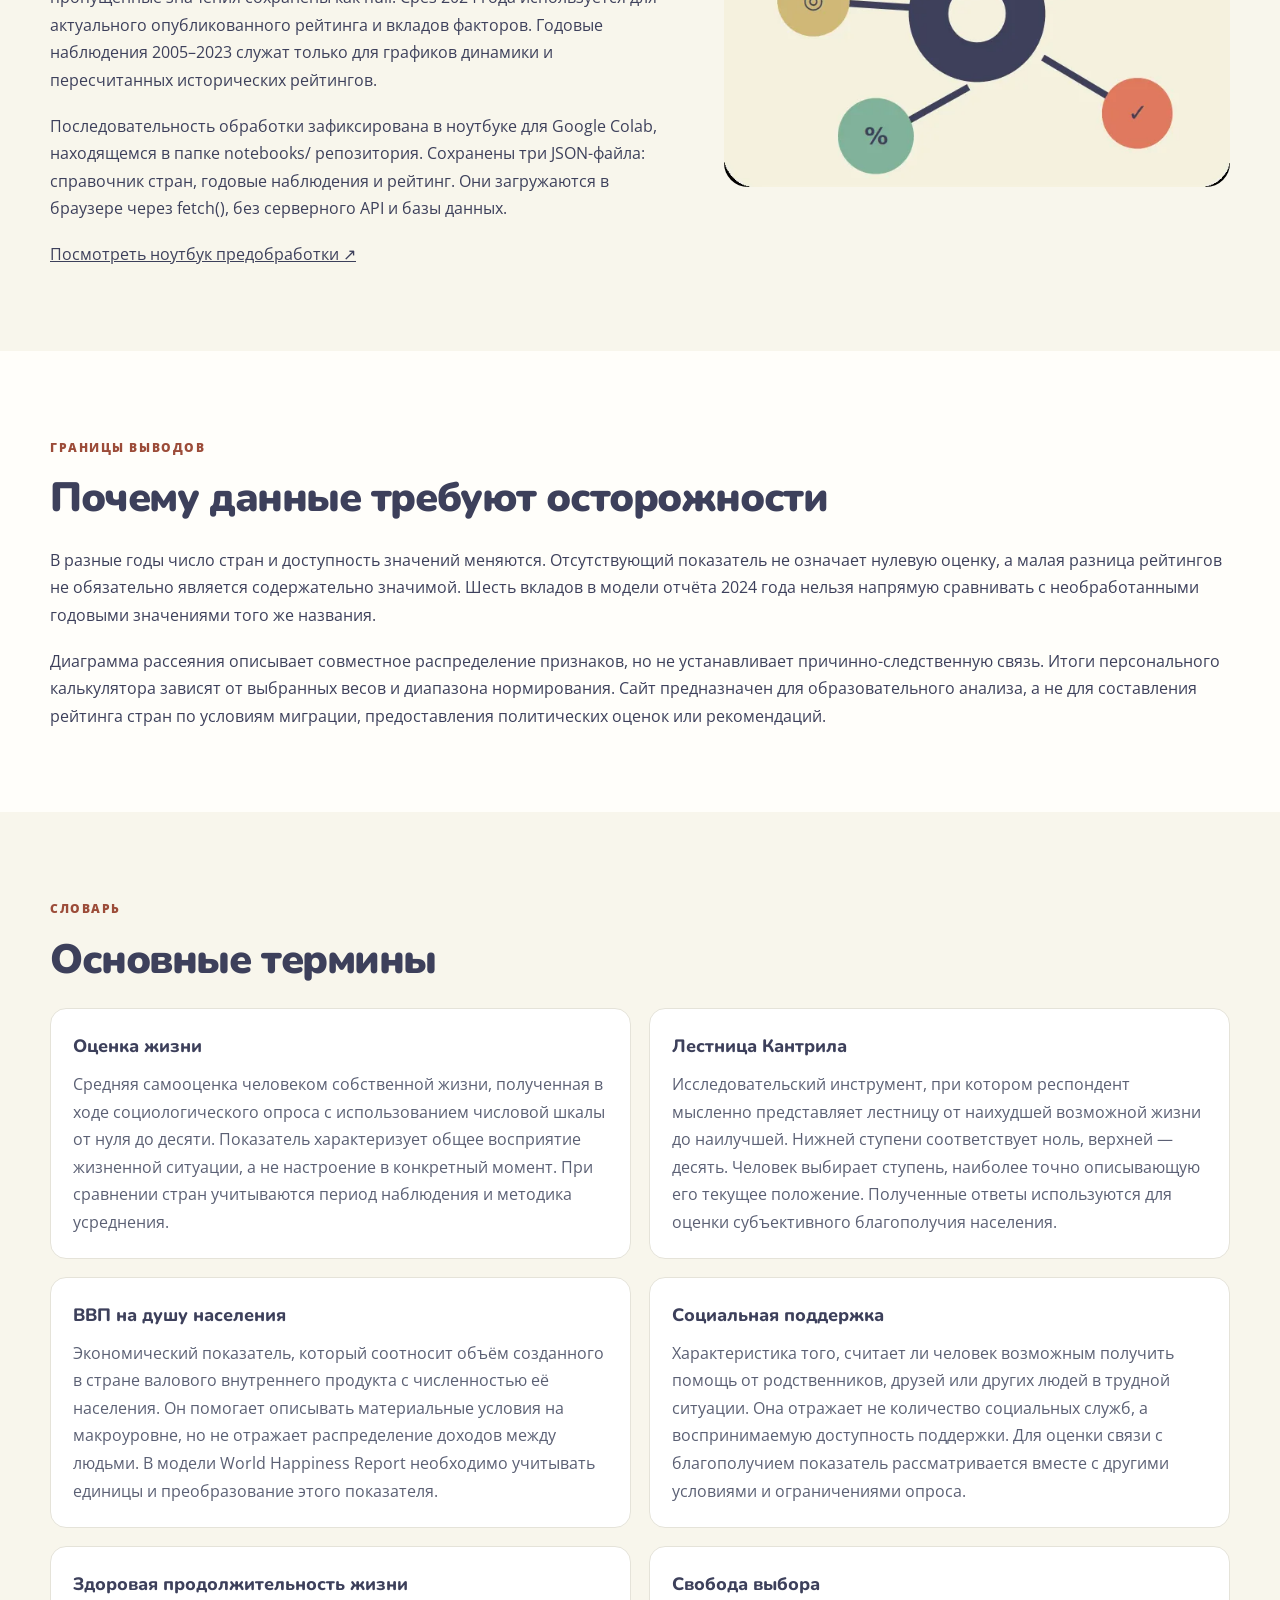
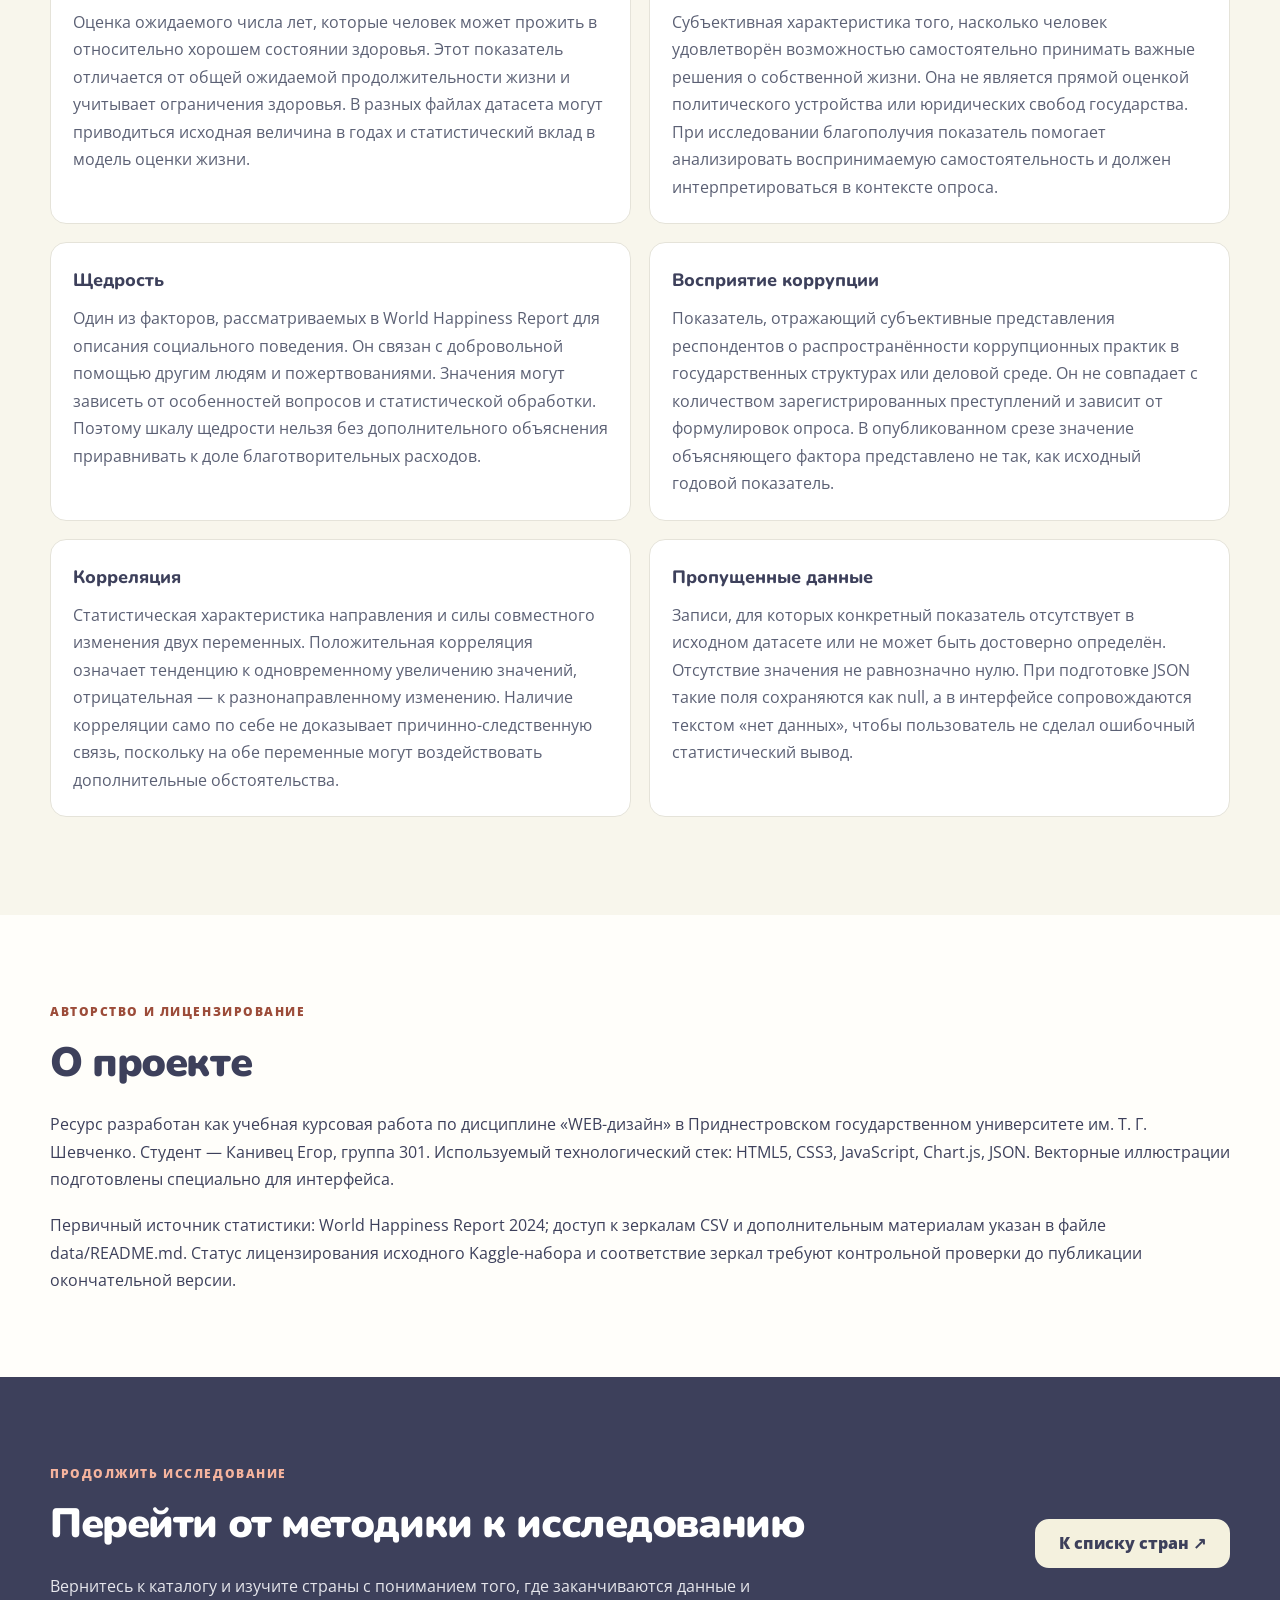
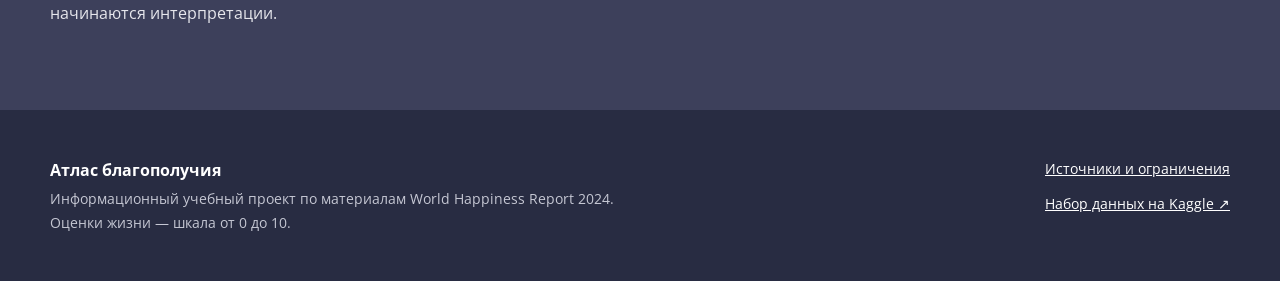
==== commit 70929e48: "Expand glossary to 30–50 words per term and enforce lecturer content rules" ====
--- a/about.html
+++ b/about.html
@@ -7,7 +7,7 @@
 <section class="page__section"><div class="container"><span class="eyebrow">Источник</span><h2>World Happiness Report 2024</h2><p>Основу ресурса составляет набор <a href="https://www.kaggle.com/datasets/jainaru/world-happiness-report-2024-yearly-updated" target="_blank" rel="noreferrer">World Happiness Report 2024 на Kaggle ↗</a>. В нём предусмотрены таблица рейтинга за 2024 год и более ранние годовые наблюдения. Для подготовки данных использованы открытые копии этих CSV на GitHub; побайтовое совпадение копий с архивом Kaggle отдельно не подтверждено.</p><p>Первоначальные исследования и методологические пояснения опубликованы на <a href="https://worldhappiness.report/ed/2024/" rel="noreferrer" target="_blank">официальном сайте World Happiness Report ↗</a>. По методике оценки жизни респонденты отвечают на вопрос с лестницей Кантрила от нуля до десяти. Опубликованные рейтинги и годовые значения отличаются по периоду усреднения.</p><button type="button" class="button button--outline" data-info="limitations">Открыть ограничения данных</button></div></section>
 <section class="page__section page__section--soft"><div class="container feature"><div><span class="eyebrow">Подготовка</span><h2>Как обработаны два исходных файла</h2><p>Для согласования таблиц названия стран сопоставлены по английскому ключу. В справочник добавлены русские названия и региональные группы, а пропущенные значения сохранены как null. Срез 2024 года используется для актуального опубликованного рейтинга и вкладов факторов. Годовые наблюдения 2005–2023 служат только для графиков динамики и пересчитанных исторических рейтингов.</p><p>Последовательность обработки зафиксирована в ноутбуке для Google Colab, находящемся в папке notebooks/ репозитория. Сохранены три JSON-файла: справочник стран, годовые наблюдения и рейтинг. Они загружаются в браузере через fetch(), без серверного API и базы данных.</p><a href="https://github.com/rmisterbeast-hash/world-happiness-report/blob/main/notebooks/preprocess_whr2024.ipynb" target="_blank" rel="noreferrer">Посмотреть ноутбук предобработки ↗</a></div><img src="./images/factors-640.webp" srcset="./images/factors-640.webp 640w, ./images/factors-1200.webp 1200w" sizes="(max-width: 900px) 100vw, 50vw" alt="Авторская векторная иллюстрация исходных данных и факторов" width="560" height="380" loading="lazy"></div></section>
 <section class="page__section"><div class="container"><span class="eyebrow">Границы выводов</span><h2>Почему данные требуют осторожности</h2><p>В разные годы число стран и доступность значений меняются. Отсутствующий показатель не означает нулевую оценку, а малая разница рейтингов не обязательно является содержательно значимой. Шесть вкладов в модели отчёта 2024 года нельзя напрямую сравнивать с необработанными годовыми значениями того же названия.</p><p>Диаграмма рассеяния описывает совместное распределение признаков, но не устанавливает причинно-следственную связь. Итоги персонального калькулятора зависят от выбранных весов и диапазона нормирования. Сайт предназначен для образовательного анализа, а не для составления рейтинга стран по условиям миграции, предоставления политических оценок или рекомендаций.</p></div></section>
-<section class="page__section page__section--soft"><div class="container"><span class="eyebrow">Словарь</span><h2>Основные термины</h2><dl class="glossary"><div><dt>Оценка жизни</dt><dd>Ответ человека на вопрос о собственном положении на воображаемой лестнице от 0 до 10.</dd></div><div><dt>Лестница Кантрила</dt><dd>Шкала субъективной оценки жизни с описанием наилучшего и наихудшего возможного положения.</dd></div><div><dt>ВВП на душу населения</dt><dd>Экономический показатель, характеризующий объём производства в расчёте на одного жителя.</dd></div><div><dt>Социальная поддержка</dt><dd>Ощущение доступности помощи со стороны окружающих при возникновении трудностей.</dd></div><div><dt>Здоровая продолжительность жизни</dt><dd>Оценка продолжительности жизни в хорошем состоянии здоровья на уровне населения.</dd></div><div><dt>Свобода выбора</dt><dd>Восприятие человеком возможностей принимать самостоятельные решения в своей жизни.</dd></div><div><dt>Щедрость</dt><dd>Показатель, связанный с добровольной помощью другим людям и благотворительными практиками.</dd></div><div><dt>Восприятие коррупции</dt><dd>Субъективная оценка распространённости коррупции в публичной и деловой сфере.</dd></div><div><dt>Корреляция</dt><dd>Статистическая характеристика совместного изменения двух величин, не равная доказательству причины.</dd></div><div><dt>Пропущенные данные</dt><dd>Значения, отсутствующие в исходном наборе и отображаемые как «нет данных».</dd></div></dl></div></section>
+<section class="page__section page__section--soft"><div class="container"><span class="eyebrow">Словарь</span><h2>Основные термины</h2><dl class="glossary"><div><dt>Оценка жизни</dt><dd>Средняя самооценка человеком собственной жизни, полученная в ходе социологического опроса с использованием числовой шкалы от нуля до десяти. Показатель характеризует общее восприятие жизненной ситуации, а не настроение в конкретный момент. При сравнении стран учитываются период наблюдения и методика усреднения.</dd></div><div><dt>Лестница Кантрила</dt><dd>Исследовательский инструмент, при котором респондент мысленно представляет лестницу от наихудшей возможной жизни до наилучшей. Нижней ступени соответствует ноль, верхней — десять. Человек выбирает ступень, наиболее точно описывающую его текущее положение. Полученные ответы используются для оценки субъективного благополучия населения.</dd></div><div><dt>ВВП на душу населения</dt><dd>Экономический показатель, который соотносит объём созданного в стране валового внутреннего продукта с численностью её населения. Он помогает описывать материальные условия на макроуровне, но не отражает распределение доходов между людьми. В модели World Happiness Report необходимо учитывать единицы и преобразование этого показателя.</dd></div><div><dt>Социальная поддержка</dt><dd>Характеристика того, считает ли человек возможным получить помощь от родственников, друзей или других людей в трудной ситуации. Она отражает не количество социальных служб, а воспринимаемую доступность поддержки. Для оценки связи с благополучием показатель рассматривается вместе с другими условиями и ограничениями опроса.</dd></div><div><dt>Здоровая продолжительность жизни</dt><dd>Оценка ожидаемого числа лет, которые человек может прожить в относительно хорошем состоянии здоровья. Этот показатель отличается от общей ожидаемой продолжительности жизни и учитывает ограничения здоровья. В разных файлах датасета могут приводиться исходная величина в годах и статистический вклад в модель оценки жизни.</dd></div><div><dt>Свобода выбора</dt><dd>Субъективная характеристика того, насколько человек удовлетворён возможностью самостоятельно принимать важные решения о собственной жизни. Она не является прямой оценкой политического устройства или юридических свобод государства. При исследовании благополучия показатель помогает анализировать воспринимаемую самостоятельность и должен интерпретироваться в контексте опроса.</dd></div><div><dt>Щедрость</dt><dd>Один из факторов, рассматриваемых в World Happiness Report для описания социального поведения. Он связан с добровольной помощью другим людям и пожертвованиями. Значения могут зависеть от особенностей вопросов и статистической обработки. Поэтому шкалу щедрости нельзя без дополнительного объяснения приравнивать к доле благотворительных расходов.</dd></div><div><dt>Восприятие коррупции</dt><dd>Показатель, отражающий субъективные представления респондентов о распространённости коррупционных практик в государственных структурах или деловой среде. Он не совпадает с количеством зарегистрированных преступлений и зависит от формулировок опроса. В опубликованном срезе значение объясняющего фактора представлено не так, как исходный годовой показатель.</dd></div><div><dt>Корреляция</dt><dd>Статистическая характеристика направления и силы совместного изменения двух переменных. Положительная корреляция означает тенденцию к одновременному увеличению значений, отрицательная — к разнонаправленному изменению. Наличие корреляции само по себе не доказывает причинно-следственную связь, поскольку на обе переменные могут воздействовать дополнительные обстоятельства.</dd></div><div><dt>Пропущенные данные</dt><dd>Записи, для которых конкретный показатель отсутствует в исходном датасете или не может быть достоверно определён. Отсутствие значения не равнозначно нулю. При подготовке JSON такие поля сохраняются как null, а в интерфейсе сопровождаются текстом «нет данных», чтобы пользователь не сделал ошибочный статистический вывод.</dd></div></dl></div></section>
 <section class="page__section"><div class="container"><span class="eyebrow">Авторство и лицензирование</span><h2>О проекте</h2><p>Ресурс разработан как учебная курсовая работа по дисциплине «WEB-дизайн» в Приднестровском государственном университете им. Т. Г. Шевченко. Студент — Канивец Егор, группа 301. Используемый технологический стек: HTML5, CSS3, JavaScript, Chart.js, JSON. Векторные иллюстрации подготовлены специально для интерфейса.</p><p>Первичный источник статистики: World Happiness Report 2024; доступ к зеркалам CSV и дополнительным материалам указан в файле data/README.md. Статус лицензирования исходного Kaggle-набора и соответствие зеркал требуют контрольной проверки до публикации окончательной версии.</p></div></section>
 <section class="page__section cta"><div class="container cta__inner"><div><span class="eyebrow">Продолжить исследование</span><h2>Перейти от методики к исследованию</h2><p>Вернитесь к каталогу и изучите страны с пониманием того, где заканчиваются данные и начинаются интерпретации.</p></div><a class="button button--light" href="./countries.html">К списку стран ↗</a></div></section></main>
 <footer class="site-footer"><div class="container site-footer__inner"><div><strong>Атлас благополучия</strong><p>Информационный учебный проект по материалам World Happiness Report 2024. Оценки жизни — шкала от 0 до 10.</p></div><div><a href="./about.html">Источники и ограничения</a><a href="https://www.kaggle.com/datasets/jainaru/world-happiness-report-2024-yearly-updated" rel="noreferrer" target="_blank">Набор данных на Kaggle ↗</a></div></div></footer>
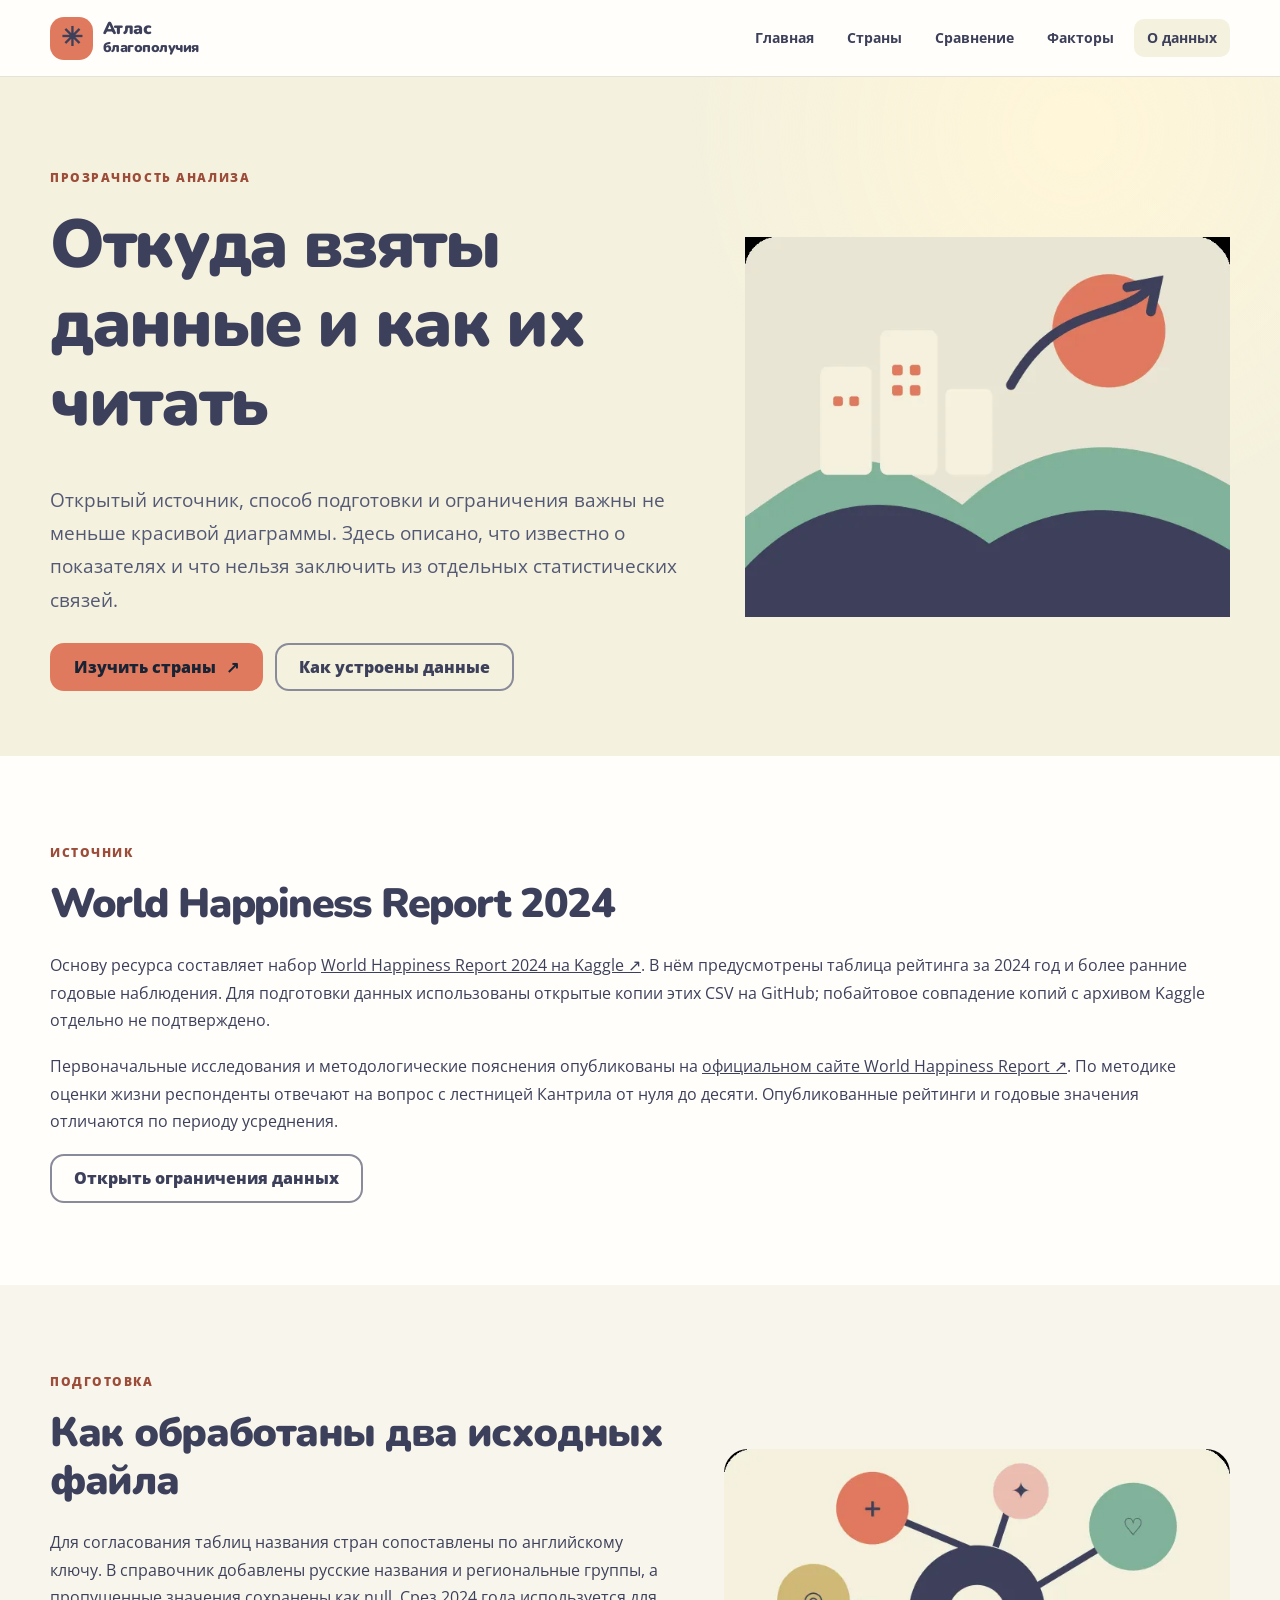
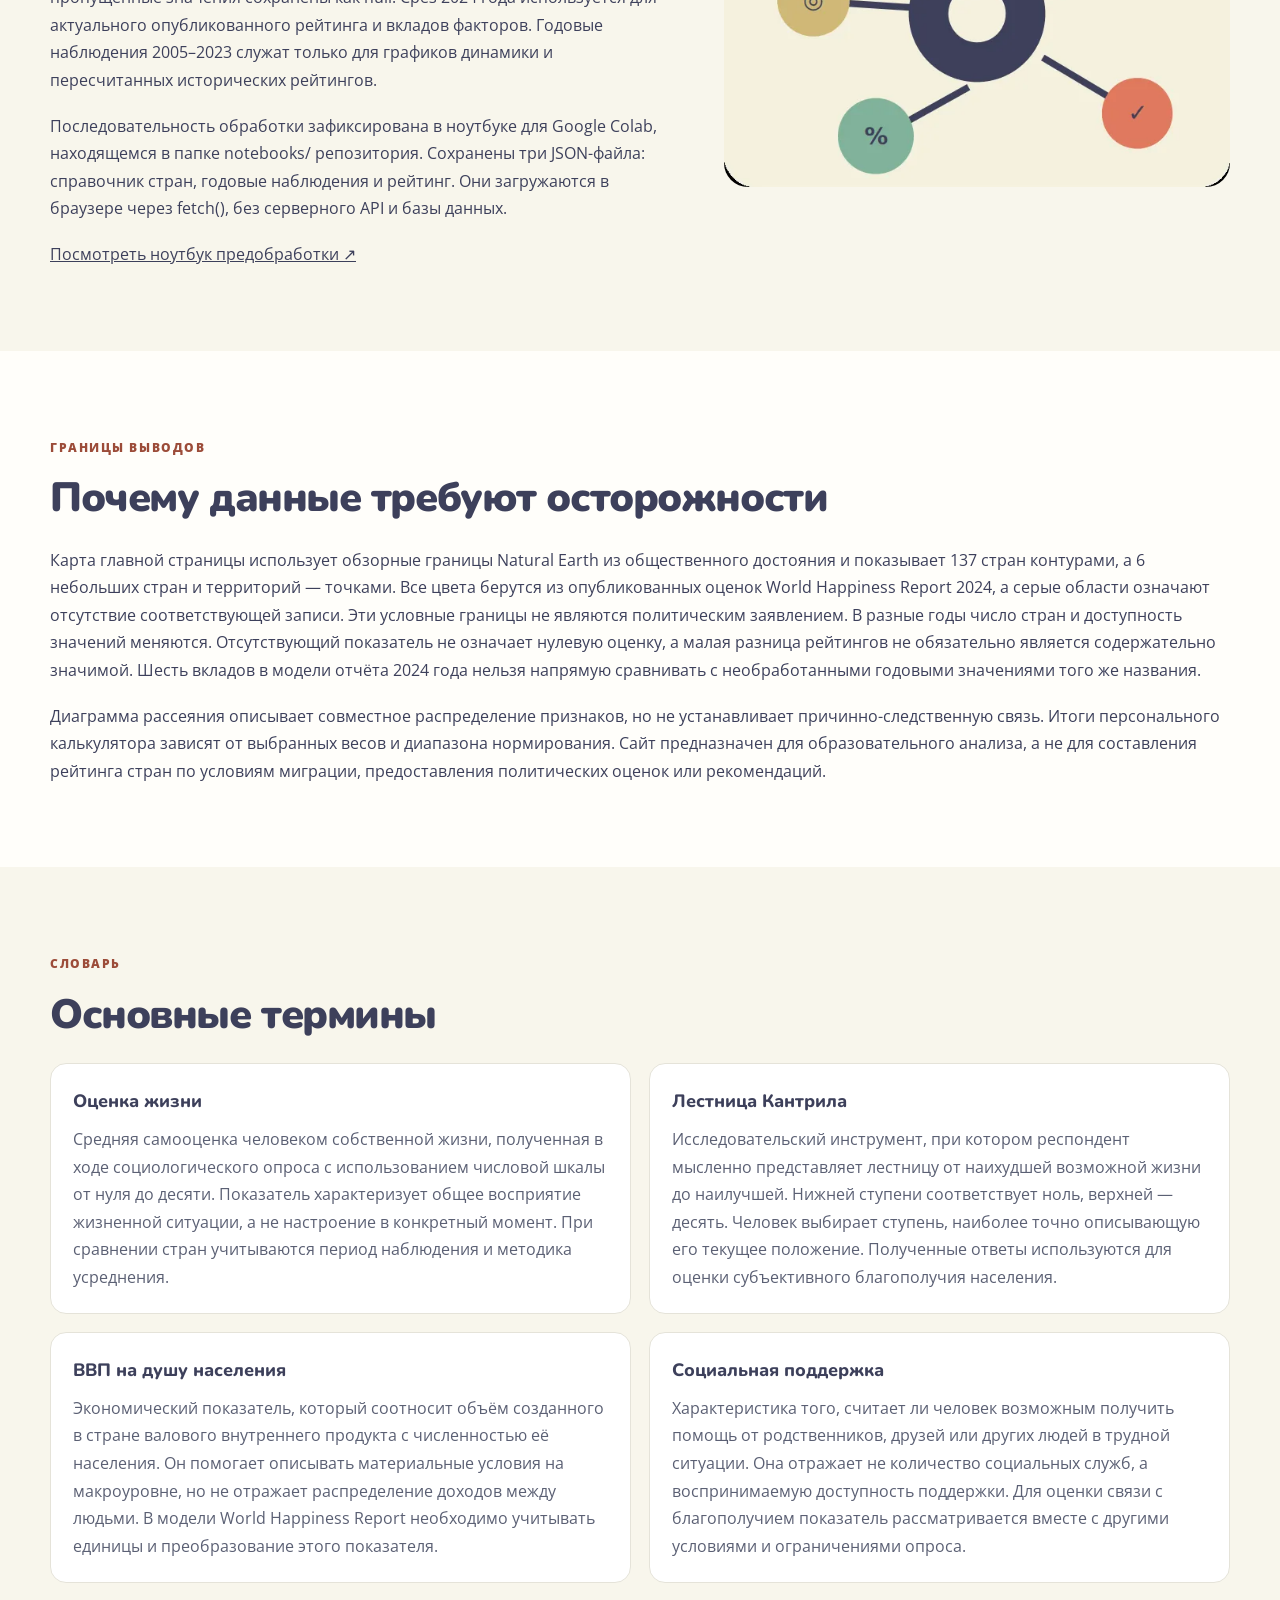
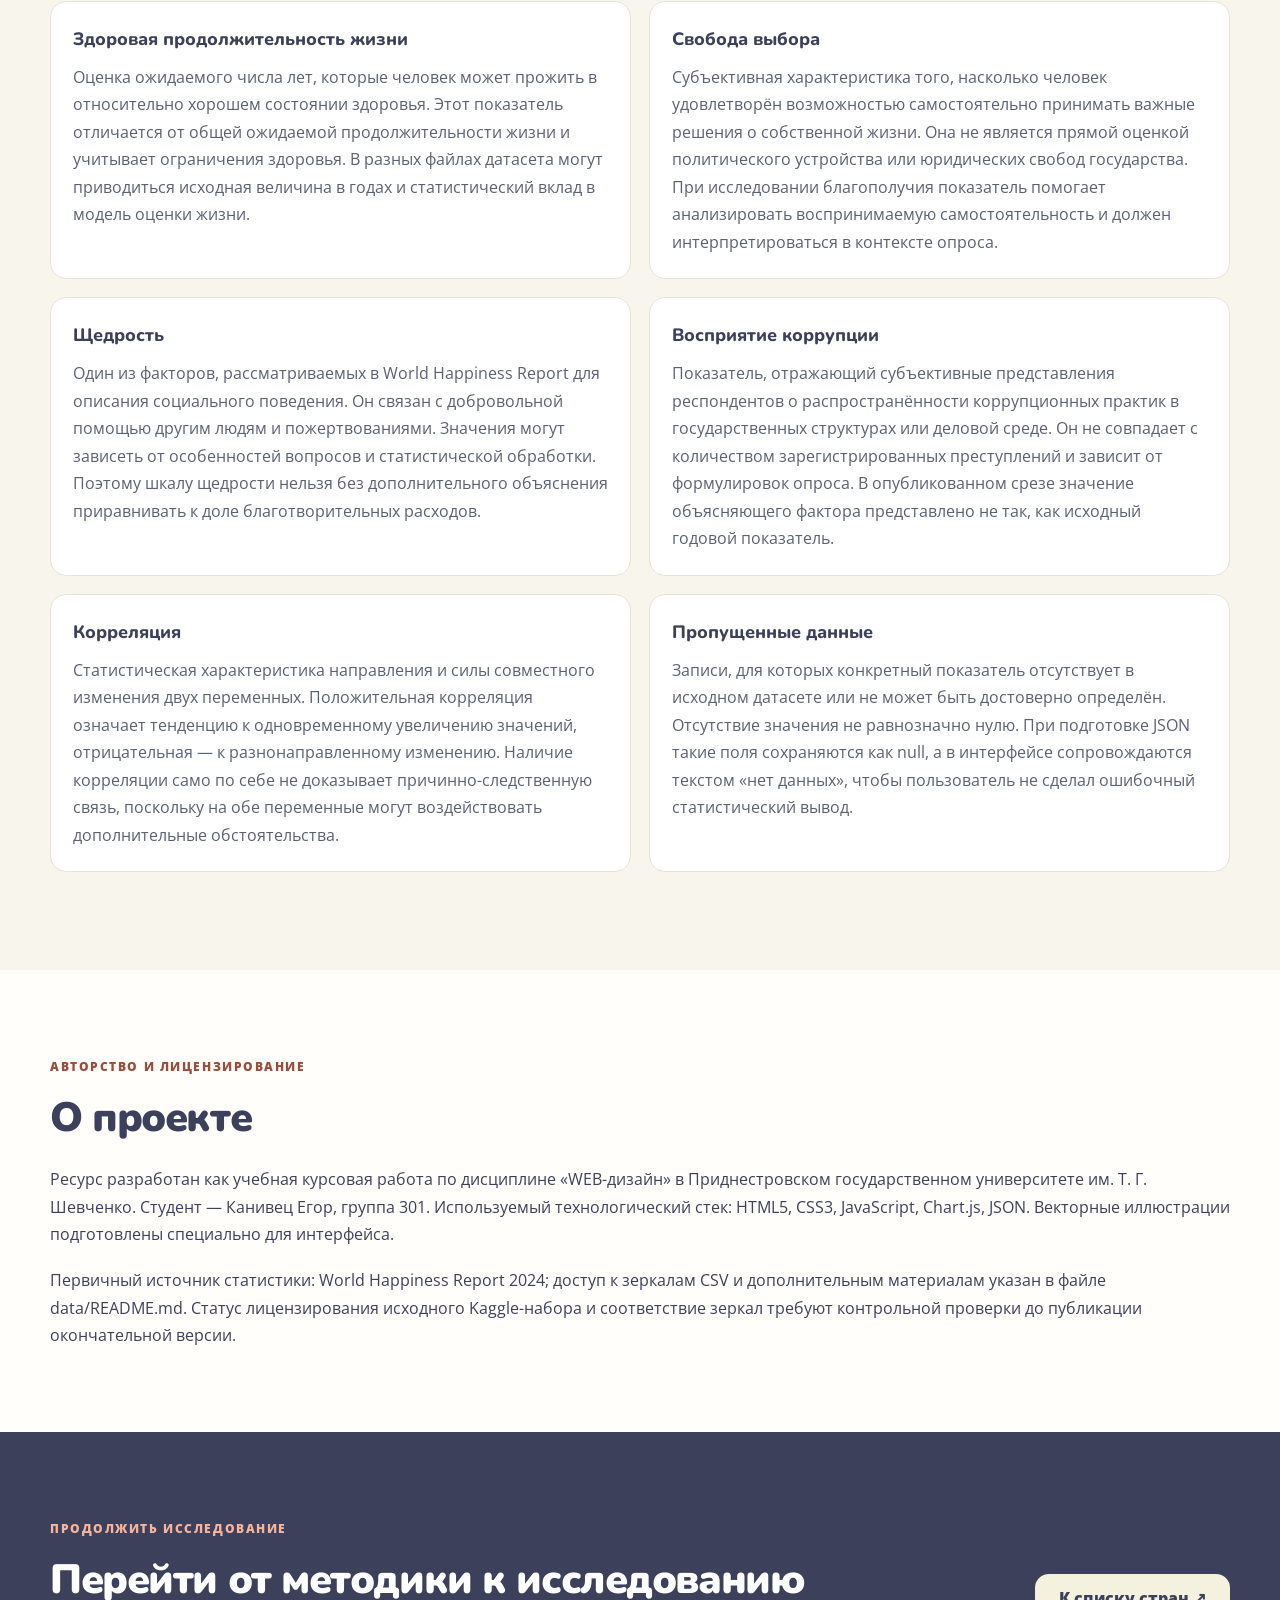
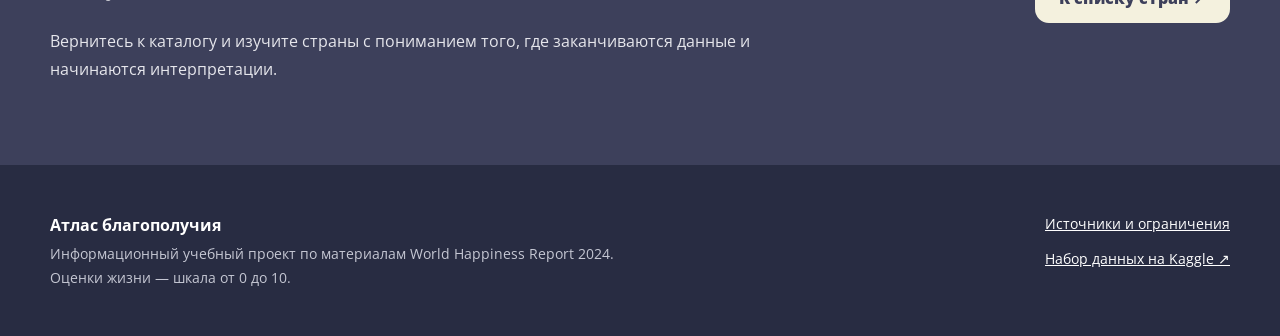
==== commit c16cc64b: "Implement data-driven SVG world happiness map, responsive selection and QA coverage" ====
--- a/about.html
+++ b/about.html
@@ -6,7 +6,7 @@
 <main id="main"><section class="hero page__section"><div class="container hero__grid"><div><span class="eyebrow">Прозрачность анализа</span><h1>Откуда взяты данные и как их читать</h1><p class="lead">Открытый источник, способ подготовки и ограничения важны не меньше красивой диаграммы. Здесь описано, что известно о показателях и что нельзя заключить из отдельных статистических связей.</p><div class="hero__actions"><a class="button" href="./countries.html">Изучить страны <span aria-hidden="true">↗</span></a><a class="button button--outline" href="./about.html">Как устроены данные</a></div></div><img class="hero__image" src="./images/overview-640.webp" srcset="./images/overview-640.webp 640w, ./images/overview-1200.webp 1200w" sizes="(max-width: 900px) 100vw, 50vw" alt="Авторская иллюстрация: города и природные формы, объединённые в инфографику" width="600" height="470" loading="eager" fetchpriority="high"></div></section>
 <section class="page__section"><div class="container"><span class="eyebrow">Источник</span><h2>World Happiness Report 2024</h2><p>Основу ресурса составляет набор <a href="https://www.kaggle.com/datasets/jainaru/world-happiness-report-2024-yearly-updated" target="_blank" rel="noreferrer">World Happiness Report 2024 на Kaggle ↗</a>. В нём предусмотрены таблица рейтинга за 2024 год и более ранние годовые наблюдения. Для подготовки данных использованы открытые копии этих CSV на GitHub; побайтовое совпадение копий с архивом Kaggle отдельно не подтверждено.</p><p>Первоначальные исследования и методологические пояснения опубликованы на <a href="https://worldhappiness.report/ed/2024/" rel="noreferrer" target="_blank">официальном сайте World Happiness Report ↗</a>. По методике оценки жизни респонденты отвечают на вопрос с лестницей Кантрила от нуля до десяти. Опубликованные рейтинги и годовые значения отличаются по периоду усреднения.</p><button type="button" class="button button--outline" data-info="limitations">Открыть ограничения данных</button></div></section>
 <section class="page__section page__section--soft"><div class="container feature"><div><span class="eyebrow">Подготовка</span><h2>Как обработаны два исходных файла</h2><p>Для согласования таблиц названия стран сопоставлены по английскому ключу. В справочник добавлены русские названия и региональные группы, а пропущенные значения сохранены как null. Срез 2024 года используется для актуального опубликованного рейтинга и вкладов факторов. Годовые наблюдения 2005–2023 служат только для графиков динамики и пересчитанных исторических рейтингов.</p><p>Последовательность обработки зафиксирована в ноутбуке для Google Colab, находящемся в папке notebooks/ репозитория. Сохранены три JSON-файла: справочник стран, годовые наблюдения и рейтинг. Они загружаются в браузере через fetch(), без серверного API и базы данных.</p><a href="https://github.com/rmisterbeast-hash/world-happiness-report/blob/main/notebooks/preprocess_whr2024.ipynb" target="_blank" rel="noreferrer">Посмотреть ноутбук предобработки ↗</a></div><img src="./images/factors-640.webp" srcset="./images/factors-640.webp 640w, ./images/factors-1200.webp 1200w" sizes="(max-width: 900px) 100vw, 50vw" alt="Авторская векторная иллюстрация исходных данных и факторов" width="560" height="380" loading="lazy"></div></section>
-<section class="page__section"><div class="container"><span class="eyebrow">Границы выводов</span><h2>Почему данные требуют осторожности</h2><p>В разные годы число стран и доступность значений меняются. Отсутствующий показатель не означает нулевую оценку, а малая разница рейтингов не обязательно является содержательно значимой. Шесть вкладов в модели отчёта 2024 года нельзя напрямую сравнивать с необработанными годовыми значениями того же названия.</p><p>Диаграмма рассеяния описывает совместное распределение признаков, но не устанавливает причинно-следственную связь. Итоги персонального калькулятора зависят от выбранных весов и диапазона нормирования. Сайт предназначен для образовательного анализа, а не для составления рейтинга стран по условиям миграции, предоставления политических оценок или рекомендаций.</p></div></section>
+<section class="page__section"><div class="container"><span class="eyebrow">Границы выводов</span><h2>Почему данные требуют осторожности</h2><p>Карта главной страницы использует обзорные границы Natural Earth из общественного достояния и показывает 137 стран контурами, а 6 небольших стран и территорий — точками. Все цвета берутся из опубликованных оценок World Happiness Report 2024, а серые области означают отсутствие соответствующей записи. Эти условные границы не являются политическим заявлением. В разные годы число стран и доступность значений меняются. Отсутствующий показатель не означает нулевую оценку, а малая разница рейтингов не обязательно является содержательно значимой. Шесть вкладов в модели отчёта 2024 года нельзя напрямую сравнивать с необработанными годовыми значениями того же названия.</p><p>Диаграмма рассеяния описывает совместное распределение признаков, но не устанавливает причинно-следственную связь. Итоги персонального калькулятора зависят от выбранных весов и диапазона нормирования. Сайт предназначен для образовательного анализа, а не для составления рейтинга стран по условиям миграции, предоставления политических оценок или рекомендаций.</p></div></section>
 <section class="page__section page__section--soft"><div class="container"><span class="eyebrow">Словарь</span><h2>Основные термины</h2><dl class="glossary"><div><dt>Оценка жизни</dt><dd>Средняя самооценка человеком собственной жизни, полученная в ходе социологического опроса с использованием числовой шкалы от нуля до десяти. Показатель характеризует общее восприятие жизненной ситуации, а не настроение в конкретный момент. При сравнении стран учитываются период наблюдения и методика усреднения.</dd></div><div><dt>Лестница Кантрила</dt><dd>Исследовательский инструмент, при котором респондент мысленно представляет лестницу от наихудшей возможной жизни до наилучшей. Нижней ступени соответствует ноль, верхней — десять. Человек выбирает ступень, наиболее точно описывающую его текущее положение. Полученные ответы используются для оценки субъективного благополучия населения.</dd></div><div><dt>ВВП на душу населения</dt><dd>Экономический показатель, который соотносит объём созданного в стране валового внутреннего продукта с численностью её населения. Он помогает описывать материальные условия на макроуровне, но не отражает распределение доходов между людьми. В модели World Happiness Report необходимо учитывать единицы и преобразование этого показателя.</dd></div><div><dt>Социальная поддержка</dt><dd>Характеристика того, считает ли человек возможным получить помощь от родственников, друзей или других людей в трудной ситуации. Она отражает не количество социальных служб, а воспринимаемую доступность поддержки. Для оценки связи с благополучием показатель рассматривается вместе с другими условиями и ограничениями опроса.</dd></div><div><dt>Здоровая продолжительность жизни</dt><dd>Оценка ожидаемого числа лет, которые человек может прожить в относительно хорошем состоянии здоровья. Этот показатель отличается от общей ожидаемой продолжительности жизни и учитывает ограничения здоровья. В разных файлах датасета могут приводиться исходная величина в годах и статистический вклад в модель оценки жизни.</dd></div><div><dt>Свобода выбора</dt><dd>Субъективная характеристика того, насколько человек удовлетворён возможностью самостоятельно принимать важные решения о собственной жизни. Она не является прямой оценкой политического устройства или юридических свобод государства. При исследовании благополучия показатель помогает анализировать воспринимаемую самостоятельность и должен интерпретироваться в контексте опроса.</dd></div><div><dt>Щедрость</dt><dd>Один из факторов, рассматриваемых в World Happiness Report для описания социального поведения. Он связан с добровольной помощью другим людям и пожертвованиями. Значения могут зависеть от особенностей вопросов и статистической обработки. Поэтому шкалу щедрости нельзя без дополнительного объяснения приравнивать к доле благотворительных расходов.</dd></div><div><dt>Восприятие коррупции</dt><dd>Показатель, отражающий субъективные представления респондентов о распространённости коррупционных практик в государственных структурах или деловой среде. Он не совпадает с количеством зарегистрированных преступлений и зависит от формулировок опроса. В опубликованном срезе значение объясняющего фактора представлено не так, как исходный годовой показатель.</dd></div><div><dt>Корреляция</dt><dd>Статистическая характеристика направления и силы совместного изменения двух переменных. Положительная корреляция означает тенденцию к одновременному увеличению значений, отрицательная — к разнонаправленному изменению. Наличие корреляции само по себе не доказывает причинно-следственную связь, поскольку на обе переменные могут воздействовать дополнительные обстоятельства.</dd></div><div><dt>Пропущенные данные</dt><dd>Записи, для которых конкретный показатель отсутствует в исходном датасете или не может быть достоверно определён. Отсутствие значения не равнозначно нулю. При подготовке JSON такие поля сохраняются как null, а в интерфейсе сопровождаются текстом «нет данных», чтобы пользователь не сделал ошибочный статистический вывод.</dd></div></dl></div></section>
 <section class="page__section"><div class="container"><span class="eyebrow">Авторство и лицензирование</span><h2>О проекте</h2><p>Ресурс разработан как учебная курсовая работа по дисциплине «WEB-дизайн» в Приднестровском государственном университете им. Т. Г. Шевченко. Студент — Канивец Егор, группа 301. Используемый технологический стек: HTML5, CSS3, JavaScript, Chart.js, JSON. Векторные иллюстрации подготовлены специально для интерфейса.</p><p>Первичный источник статистики: World Happiness Report 2024; доступ к зеркалам CSV и дополнительным материалам указан в файле data/README.md. Статус лицензирования исходного Kaggle-набора и соответствие зеркал требуют контрольной проверки до публикации окончательной версии.</p></div></section>
 <section class="page__section cta"><div class="container cta__inner"><div><span class="eyebrow">Продолжить исследование</span><h2>Перейти от методики к исследованию</h2><p>Вернитесь к каталогу и изучите страны с пониманием того, где заканчиваются данные и начинаются интерпретации.</p></div><a class="button button--light" href="./countries.html">К списку стран ↗</a></div></section></main>
--- a/style.css
+++ b/style.css
@@ -10,6 +10,7 @@
 @import url("./blocks/modal/modal.css");
 @import url("./blocks/modal/elements/modal__panel.css");
 @import url("./blocks/modal/modifiers/modal--open.css");
+@import url("./blocks/world-map/world-map.css");
 :root{--coral:#E07A5F;--ink:#3D405B;--green:#81B29A;--cream:#F4F1DE;--paper:#FFFEFA;--line:#E5E3D9;--shadow:0 22px 70px rgba(61,64,91,.09);--radius:24px;--space:clamp(20px,4vw,64px)}*{box-sizing:border-box}html{scroll-behavior:smooth}body{margin:0;background:var(--paper);color:var(--ink);font-family:"Open Sans",Arial,sans-serif;line-height:1.72;font-size:16px}button,input,select{font:inherit}button{cursor:pointer}img{max-width:100%;height:auto}a{color:inherit}a:hover{text-decoration-color:var(--coral)}h1,h2,h3{font-family:Nunito,Arial,sans-serif;line-height:1.17;letter-spacing:-.035em;margin:0 0 .6em}h1{font-size:clamp(2.45rem,5.3vw,5rem);font-weight:900;max-width:820px}h2{font-size:clamp(1.8rem,3.2vw,3rem);font-weight:900}h3{font-size:1.25rem;font-weight:800}p{margin:.2em 0 1.15em}p:last-child{margin-bottom:0}.container{width:min(1180px,calc(100% - 36px));margin:0 auto}.sr-only{position:absolute;width:1px;height:1px;padding:0;margin:-1px;overflow:hidden;clip:rect(0,0,0,0);white-space:nowrap;border:0}.skip-link{position:absolute;top:-200px;left:20px;z-index:1000;background:var(--ink);color:white;padding:10px}.skip-link:focus{top:12px}.eyebrow{display:inline-block;color:#9C4C39;font-weight:800;font-size:.75rem;text-transform:uppercase;letter-spacing:.13em;margin-bottom:16px}.lead{font-size:clamp(1rem,1.5vw,1.22rem);max-width:650px;color:#535874}.muted,.help-text{color:#656A7D;font-size:.95rem}.data-label,.data-note{font-size:.93rem;font-weight:600;color:#4E5873}.button{display:inline-flex;gap:10px;align-items:center;justify-content:center;border:2px solid var(--coral);border-radius:14px;padding:12px 22px;background:var(--coral);color:#182334;font-weight:800;text-decoration:none;line-height:1.3;transition:transform .18s,box-shadow .18s}.button:hover{transform:translateY(-2px);box-shadow:0 8px 24px rgba(224,122,95,.22)}.button:focus-visible,button:focus-visible,a:focus-visible,input:focus-visible,select:focus-visible{outline:3px solid #376D85;outline-offset:3px}.button--outline{background:transparent;color:var(--ink);border-color:#8A8B9A}.button--light{background:var(--cream);border-color:var(--cream);color:var(--ink)}.button--small{padding:9px 16px;font-size:.9rem}.text-button{border:0;background:transparent;padding:8px 0;color:#A14637;font-weight:800;text-decoration:underline;text-underline-offset:3px}.hero{background:radial-gradient(circle at 84% 8%,#fff6d9 2%,transparent 31%),var(--cream);padding-block:86px 65px}.hero__grid{display:grid;grid-template-columns:1.15fr .85fr;align-items:center;gap:38px}.hero__image{width:100%;object-fit:contain}.hero__actions{display:flex;gap:12px;flex-wrap:wrap;margin-top:27px}.section-heading{display:flex;justify-content:space-between;align-items:end;gap:24px;margin-bottom:32px}.section-heading h2{margin:0}.columns-2{display:grid;grid-template-columns:repeat(2,minmax(0,1fr));gap:24px}.feature{display:grid;grid-template-columns:1.1fr .9fr;gap:55px;align-items:center}.feature--reverse{grid-template-columns:1.1fr .9fr}.feature>img{border-radius:24px;width:100%}.cards-3{display:grid;grid-template-columns:repeat(3,minmax(0,1fr));gap:20px;margin:25px 0}.panel{padding:28px;background:#fff;border:1px solid var(--line);border-radius:var(--radius);box-shadow:var(--shadow)}.ranking{list-style:none;margin:0;padding:0}.ranking li{display:flex;justify-content:space-between;align-items:center;gap:10px;border-bottom:1px solid var(--line);padding:12px 0}.ranking li:last-child{border-bottom:0}.ranking a{text-decoration:none;font-weight:700}.ranking strong{font-variant-numeric:tabular-nums}.metric{border-radius:var(--radius);padding:30px;background:var(--cream);display:flex;flex-direction:column}.metric strong{font-size:clamp(3rem,6vw,5.2rem);font-family:Nunito;font-weight:900;line-height:1.2}.metric small{color:#666A7F}.filters{display:grid;grid-template-columns:repeat(3,minmax(0,1fr));gap:16px;margin:22px 0 28px}.field{display:flex;flex-direction:column;gap:6px;font-weight:700;font-size:.92rem}.field input,.field select{display:block;width:100%;border:1px solid #BEC0C6;border-radius:12px;min-height:48px;padding:10px 13px;background:#fff;color:var(--ink)}.chart-box{border:1px solid var(--line);border-radius:var(--radius);background:#fff;padding:22px;margin:24px 0;position:relative;min-height:380px;height:400px}.chart-box canvas{width:100%!important;height:100%!important}.table-wrap{overflow-x:auto;border-radius:14px;border:1px solid var(--line)}.data-table{border-collapse:collapse;min-width:600px;width:100%;background:white}.data-table th,.data-table td{padding:13px 16px;text-align:left;border-bottom:1px solid var(--line)}.data-table th{background:var(--cream)}.data-table tbody tr:last-child td{border-bottom:none}.factor-bars{display:grid;gap:18px}.factor-row{display:grid;grid-template-columns:minmax(160px,1fr) 2fr 55px;align-items:center;gap:20px}.factor-track{height:14px;border-radius:99px;background:#EFEEE9;overflow:hidden}.factor-fill{height:100%;background:var(--green);border-radius:99px}.pagination{display:flex;flex-wrap:wrap;gap:8px;justify-content:center;margin:10px 0 26px}.pagination button{min-width:44px;min-height:44px;border:1px solid #C5C6CE;background:#fff;border-radius:10px;color:var(--ink)}.pagination button[aria-current="page"]{background:var(--ink);color:white}.sliders{display:grid;gap:18px;margin:20px 0}.slider-label{display:flex;justify-content:space-between;gap:12px;font-size:.94rem}.sliders input{width:100%;accent-color:#9E4A37}.result-box{padding:30px;border:2px dashed #B7B3A2;background:#fff;border-radius:var(--radius);align-self:start;min-height:210px}.result-box strong{display:block;font-size:3rem;line-height:1.2;margin:12px 0}.glossary{display:grid;grid-template-columns:repeat(2,minmax(0,1fr));gap:18px}.glossary>div{background:white;padding:22px;border:1px solid var(--line);border-radius:16px}.glossary dt{font-weight:800;font-family:Nunito;font-size:1.12rem}.glossary dd{margin:9px 0 0;color:#5B6074}.cta{background:var(--ink);color:#fff}.cta__inner{display:flex;align-items:center;justify-content:space-between;gap:25px}.cta p{max-width:740px;color:#E6E6EC}.cta .eyebrow{color:#F6B49E}.site-footer{background:#282C42;color:white;padding:47px 0}.site-footer__inner{display:flex;justify-content:space-between;gap:36px}.site-footer p{max-width:620px;font-size:.85rem;color:#C5C7D3}.site-footer__inner>div:last-child{display:flex;flex-direction:column;gap:10px;font-size:.9rem}details{border-bottom:1px solid #C5C4B6;padding:14px 0}details summary{font-weight:700;cursor:pointer}details p{margin-top:12px}.empty-state{border:1px dashed #B7B3A2;padding:25px;border-radius:16px}.badge-inline{display:inline-block;background:var(--cream);color:var(--ink);padding:3px 9px;border-radius:8px;font-weight:700;font-size:.75rem}
 @media(max-width:900px){.hero__grid,.feature,.feature--reverse{grid-template-columns:1fr}.hero__image{max-height:290px}.hero{padding-block:58px 45px}.cards-3{grid-template-columns:repeat(2,minmax(0,1fr))}.filters{grid-template-columns:repeat(2,minmax(0,1fr))}}
 @media(max-width:630px){body{font-size:15px}.container{width:min(100% - 28px,1180px)}.hero h1{font-size:2.5rem}.hero__actions{flex-direction:column;align-items:stretch}.button{width:100%}.columns-2,.cards-3,.filters,.glossary{grid-template-columns:1fr}.section-heading,.cta__inner,.site-footer__inner{flex-direction:column;align-items:stretch}.chart-box{height:320px;min-height:310px;padding:12px}.factor-row{grid-template-columns:1fr 48px;gap:5px}.factor-row .factor-track{grid-column:1 / -1;grid-row:2}.page__section{padding-block:52px}.site-footer{padding-block:38px}}
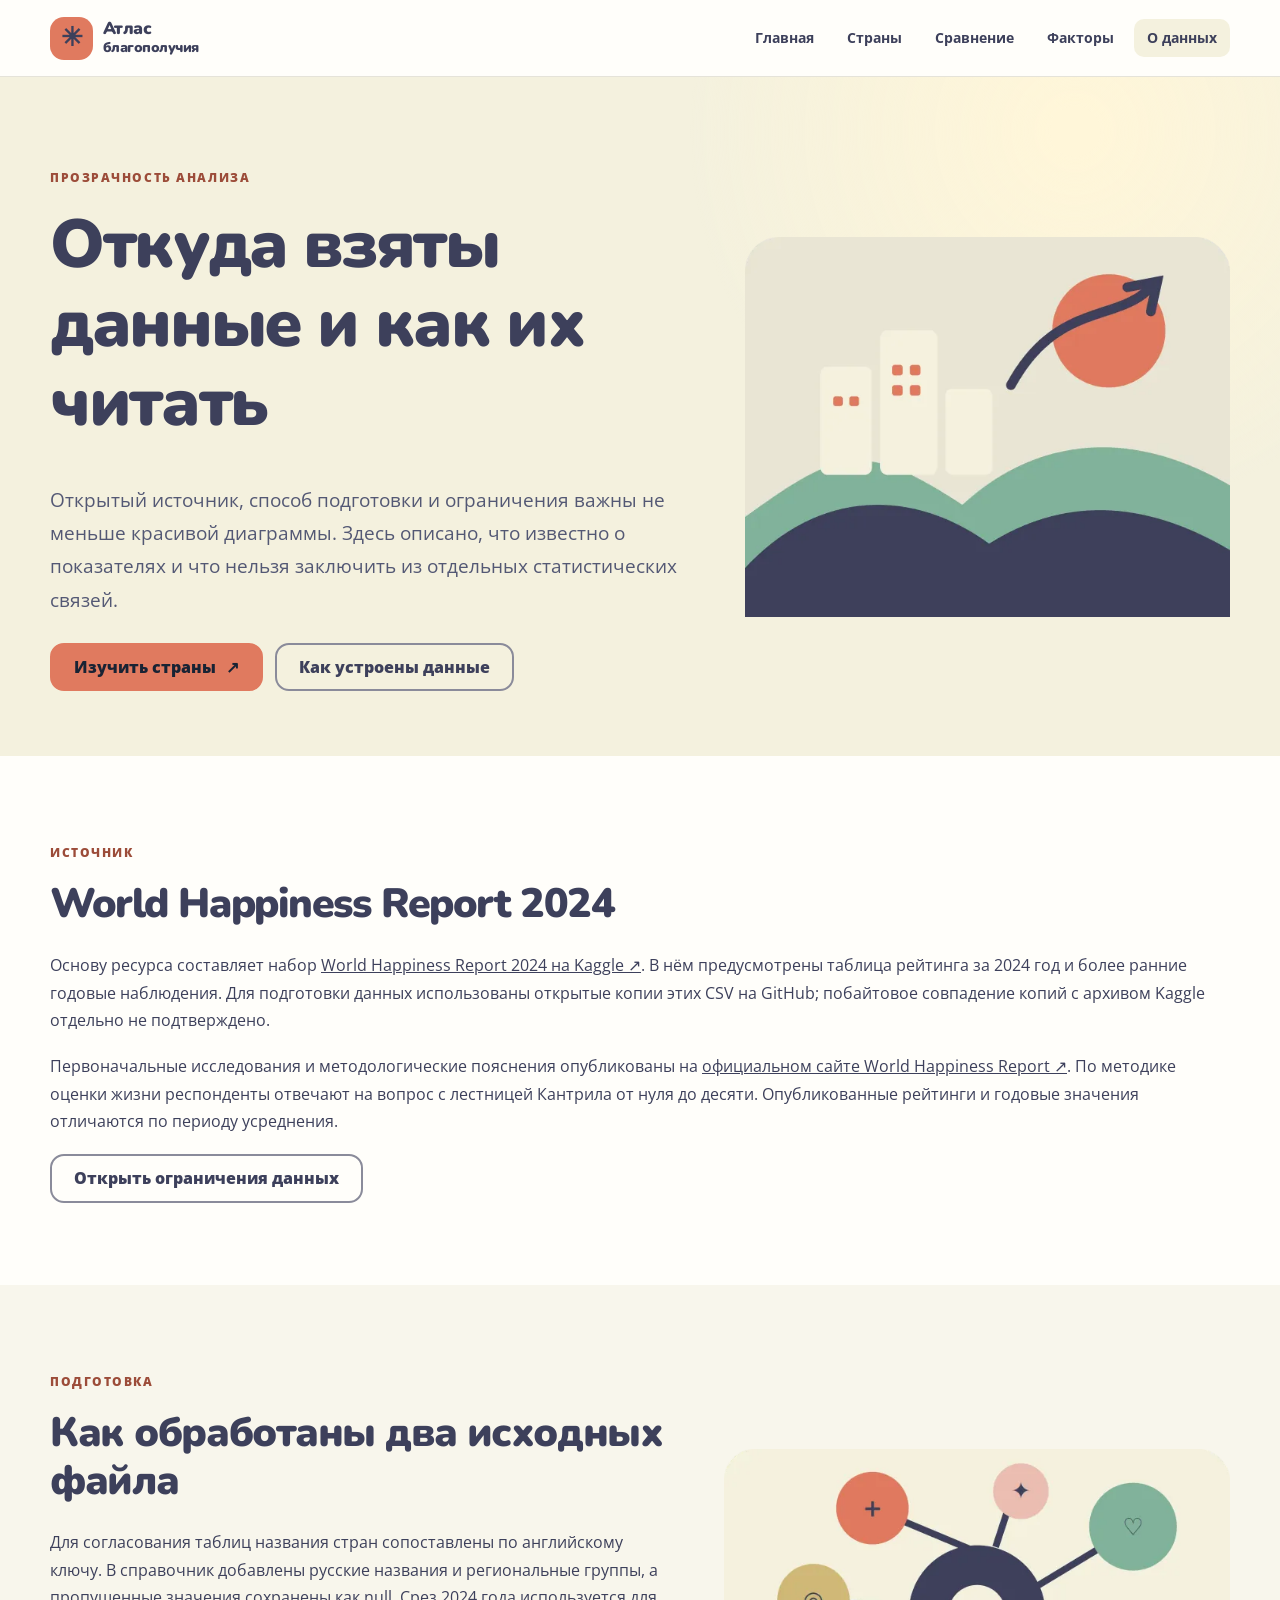
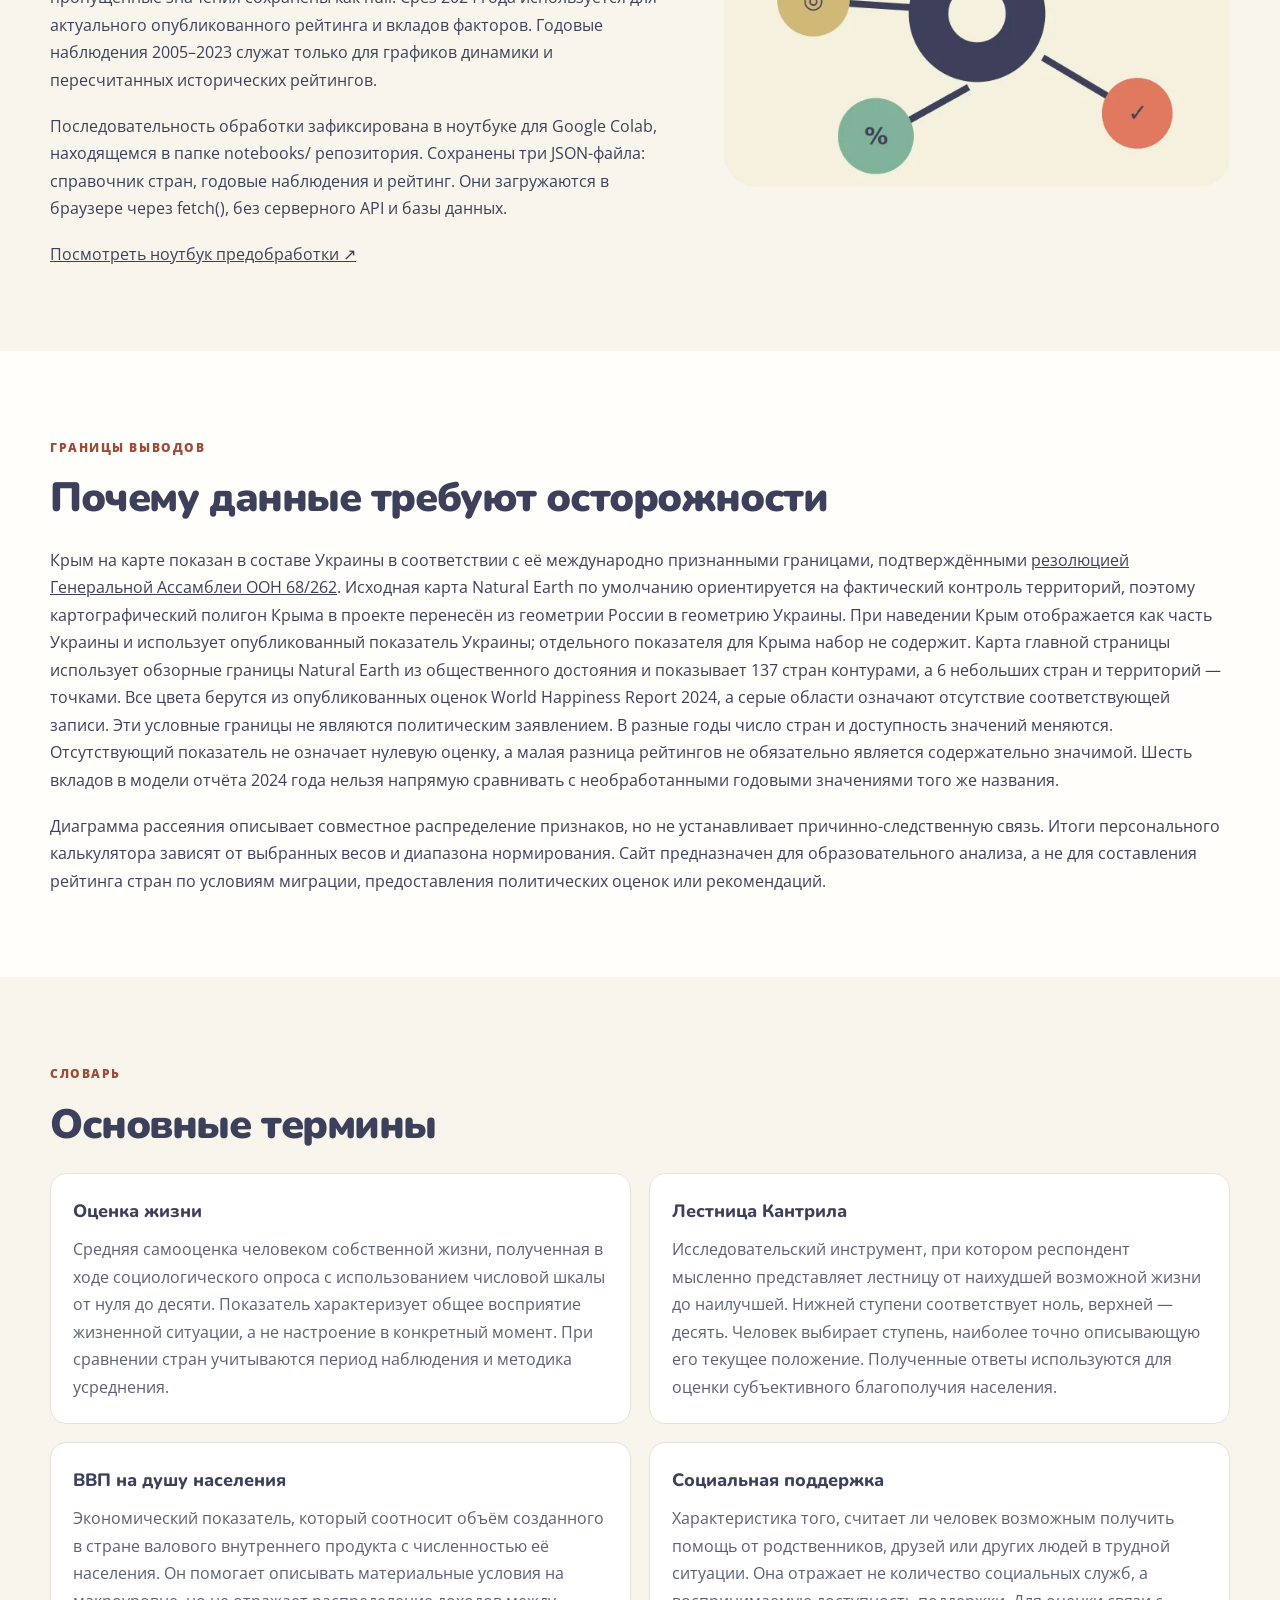
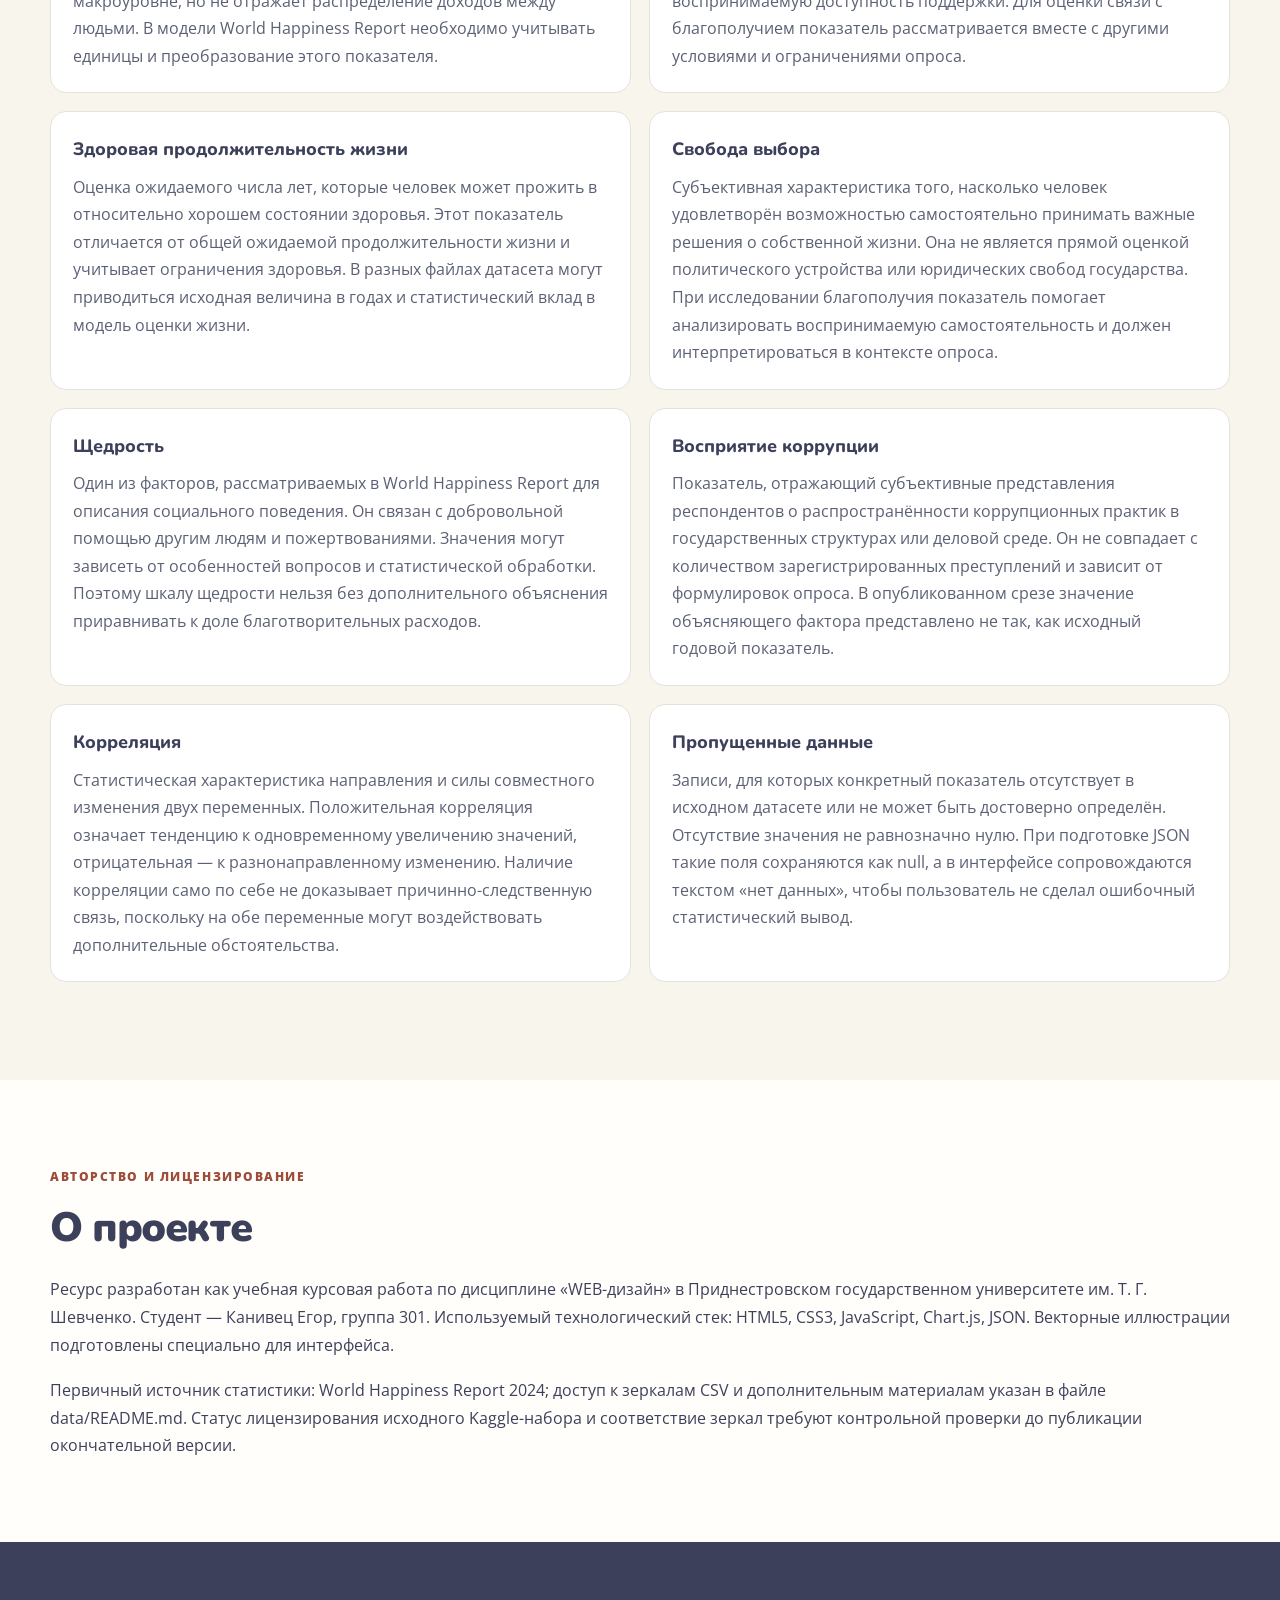
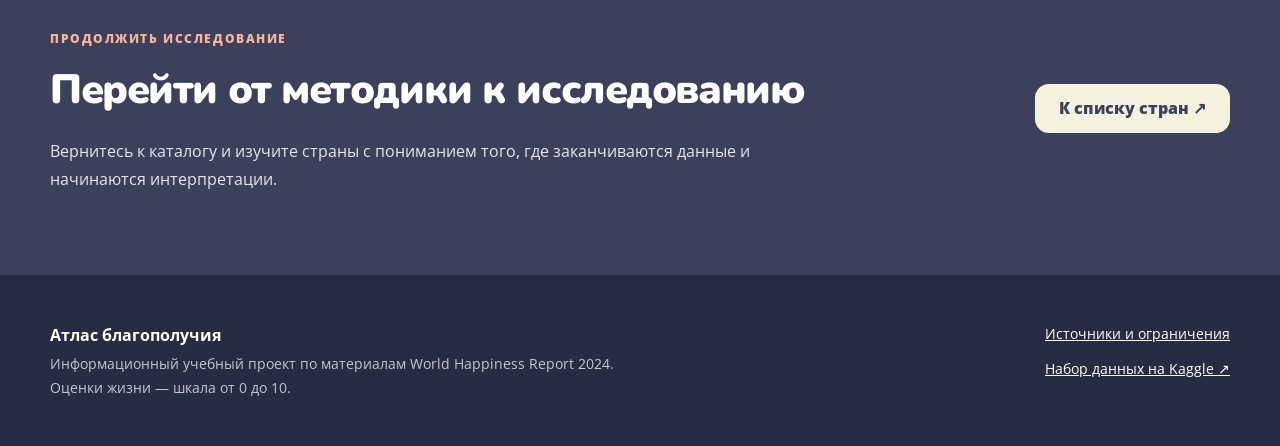
==== commit 0c9229e6: "Display Crimea as part of Ukraine in about.html" ====
--- a/about.html
+++ b/about.html
@@ -6,7 +6,7 @@
 <main id="main"><section class="hero page__section"><div class="container hero__grid"><div><span class="eyebrow">Прозрачность анализа</span><h1>Откуда взяты данные и как их читать</h1><p class="lead">Открытый источник, способ подготовки и ограничения важны не меньше красивой диаграммы. Здесь описано, что известно о показателях и что нельзя заключить из отдельных статистических связей.</p><div class="hero__actions"><a class="button" href="./countries.html">Изучить страны <span aria-hidden="true">↗</span></a><a class="button button--outline" href="./about.html">Как устроены данные</a></div></div><img class="hero__image" src="./images/overview-640.webp" srcset="./images/overview-640.webp 640w, ./images/overview-1200.webp 1200w" sizes="(max-width: 900px) 100vw, 50vw" alt="Авторская иллюстрация: города и природные формы, объединённые в инфографику" width="600" height="470" loading="eager" fetchpriority="high"></div></section>
 <section class="page__section"><div class="container"><span class="eyebrow">Источник</span><h2>World Happiness Report 2024</h2><p>Основу ресурса составляет набор <a href="https://www.kaggle.com/datasets/jainaru/world-happiness-report-2024-yearly-updated" target="_blank" rel="noreferrer">World Happiness Report 2024 на Kaggle ↗</a>. В нём предусмотрены таблица рейтинга за 2024 год и более ранние годовые наблюдения. Для подготовки данных использованы открытые копии этих CSV на GitHub; побайтовое совпадение копий с архивом Kaggle отдельно не подтверждено.</p><p>Первоначальные исследования и методологические пояснения опубликованы на <a href="https://worldhappiness.report/ed/2024/" rel="noreferrer" target="_blank">официальном сайте World Happiness Report ↗</a>. По методике оценки жизни респонденты отвечают на вопрос с лестницей Кантрила от нуля до десяти. Опубликованные рейтинги и годовые значения отличаются по периоду усреднения.</p><button type="button" class="button button--outline" data-info="limitations">Открыть ограничения данных</button></div></section>
 <section class="page__section page__section--soft"><div class="container feature"><div><span class="eyebrow">Подготовка</span><h2>Как обработаны два исходных файла</h2><p>Для согласования таблиц названия стран сопоставлены по английскому ключу. В справочник добавлены русские названия и региональные группы, а пропущенные значения сохранены как null. Срез 2024 года используется для актуального опубликованного рейтинга и вкладов факторов. Годовые наблюдения 2005–2023 служат только для графиков динамики и пересчитанных исторических рейтингов.</p><p>Последовательность обработки зафиксирована в ноутбуке для Google Colab, находящемся в папке notebooks/ репозитория. Сохранены три JSON-файла: справочник стран, годовые наблюдения и рейтинг. Они загружаются в браузере через fetch(), без серверного API и базы данных.</p><a href="https://github.com/rmisterbeast-hash/world-happiness-report/blob/main/notebooks/preprocess_whr2024.ipynb" target="_blank" rel="noreferrer">Посмотреть ноутбук предобработки ↗</a></div><img src="./images/factors-640.webp" srcset="./images/factors-640.webp 640w, ./images/factors-1200.webp 1200w" sizes="(max-width: 900px) 100vw, 50vw" alt="Авторская векторная иллюстрация исходных данных и факторов" width="560" height="380" loading="lazy"></div></section>
-<section class="page__section"><div class="container"><span class="eyebrow">Границы выводов</span><h2>Почему данные требуют осторожности</h2><p>Карта главной страницы использует обзорные границы Natural Earth из общественного достояния и показывает 137 стран контурами, а 6 небольших стран и территорий — точками. Все цвета берутся из опубликованных оценок World Happiness Report 2024, а серые области означают отсутствие соответствующей записи. Эти условные границы не являются политическим заявлением. В разные годы число стран и доступность значений меняются. Отсутствующий показатель не означает нулевую оценку, а малая разница рейтингов не обязательно является содержательно значимой. Шесть вкладов в модели отчёта 2024 года нельзя напрямую сравнивать с необработанными годовыми значениями того же названия.</p><p>Диаграмма рассеяния описывает совместное распределение признаков, но не устанавливает причинно-следственную связь. Итоги персонального калькулятора зависят от выбранных весов и диапазона нормирования. Сайт предназначен для образовательного анализа, а не для составления рейтинга стран по условиям миграции, предоставления политических оценок или рекомендаций.</p></div></section>
+<section class="page__section"><div class="container"><span class="eyebrow">Границы выводов</span><h2>Почему данные требуют осторожности</h2><p>Крым на карте показан в составе Украины в соответствии с её международно признанными границами, подтверждёнными <a href="https://digitallibrary.un.org/record/767883/files/A_RES_68_262-EN.pdf" target="_blank" rel="noreferrer">резолюцией Генеральной Ассамблеи ООН 68/262</a>. Исходная карта Natural Earth по умолчанию ориентируется на фактический контроль территорий, поэтому картографический полигон Крыма в проекте перенесён из геометрии России в геометрию Украины. При наведении Крым отображается как часть Украины и использует опубликованный показатель Украины; отдельного показателя для Крыма набор не содержит. Карта главной страницы использует обзорные границы Natural Earth из общественного достояния и показывает 137 стран контурами, а 6 небольших стран и территорий — точками. Все цвета берутся из опубликованных оценок World Happiness Report 2024, а серые области означают отсутствие соответствующей записи. Эти условные границы не являются политическим заявлением. В разные годы число стран и доступность значений меняются. Отсутствующий показатель не означает нулевую оценку, а малая разница рейтингов не обязательно является содержательно значимой. Шесть вкладов в модели отчёта 2024 года нельзя напрямую сравнивать с необработанными годовыми значениями того же названия.</p><p>Диаграмма рассеяния описывает совместное распределение признаков, но не устанавливает причинно-следственную связь. Итоги персонального калькулятора зависят от выбранных весов и диапазона нормирования. Сайт предназначен для образовательного анализа, а не для составления рейтинга стран по условиям миграции, предоставления политических оценок или рекомендаций.</p></div></section>
 <section class="page__section page__section--soft"><div class="container"><span class="eyebrow">Словарь</span><h2>Основные термины</h2><dl class="glossary"><div><dt>Оценка жизни</dt><dd>Средняя самооценка человеком собственной жизни, полученная в ходе социологического опроса с использованием числовой шкалы от нуля до десяти. Показатель характеризует общее восприятие жизненной ситуации, а не настроение в конкретный момент. При сравнении стран учитываются период наблюдения и методика усреднения.</dd></div><div><dt>Лестница Кантрила</dt><dd>Исследовательский инструмент, при котором респондент мысленно представляет лестницу от наихудшей возможной жизни до наилучшей. Нижней ступени соответствует ноль, верхней — десять. Человек выбирает ступень, наиболее точно описывающую его текущее положение. Полученные ответы используются для оценки субъективного благополучия населения.</dd></div><div><dt>ВВП на душу населения</dt><dd>Экономический показатель, который соотносит объём созданного в стране валового внутреннего продукта с численностью её населения. Он помогает описывать материальные условия на макроуровне, но не отражает распределение доходов между людьми. В модели World Happiness Report необходимо учитывать единицы и преобразование этого показателя.</dd></div><div><dt>Социальная поддержка</dt><dd>Характеристика того, считает ли человек возможным получить помощь от родственников, друзей или других людей в трудной ситуации. Она отражает не количество социальных служб, а воспринимаемую доступность поддержки. Для оценки связи с благополучием показатель рассматривается вместе с другими условиями и ограничениями опроса.</dd></div><div><dt>Здоровая продолжительность жизни</dt><dd>Оценка ожидаемого числа лет, которые человек может прожить в относительно хорошем состоянии здоровья. Этот показатель отличается от общей ожидаемой продолжительности жизни и учитывает ограничения здоровья. В разных файлах датасета могут приводиться исходная величина в годах и статистический вклад в модель оценки жизни.</dd></div><div><dt>Свобода выбора</dt><dd>Субъективная характеристика того, насколько человек удовлетворён возможностью самостоятельно принимать важные решения о собственной жизни. Она не является прямой оценкой политического устройства или юридических свобод государства. При исследовании благополучия показатель помогает анализировать воспринимаемую самостоятельность и должен интерпретироваться в контексте опроса.</dd></div><div><dt>Щедрость</dt><dd>Один из факторов, рассматриваемых в World Happiness Report для описания социального поведения. Он связан с добровольной помощью другим людям и пожертвованиями. Значения могут зависеть от особенностей вопросов и статистической обработки. Поэтому шкалу щедрости нельзя без дополнительного объяснения приравнивать к доле благотворительных расходов.</dd></div><div><dt>Восприятие коррупции</dt><dd>Показатель, отражающий субъективные представления респондентов о распространённости коррупционных практик в государственных структурах или деловой среде. Он не совпадает с количеством зарегистрированных преступлений и зависит от формулировок опроса. В опубликованном срезе значение объясняющего фактора представлено не так, как исходный годовой показатель.</dd></div><div><dt>Корреляция</dt><dd>Статистическая характеристика направления и силы совместного изменения двух переменных. Положительная корреляция означает тенденцию к одновременному увеличению значений, отрицательная — к разнонаправленному изменению. Наличие корреляции само по себе не доказывает причинно-следственную связь, поскольку на обе переменные могут воздействовать дополнительные обстоятельства.</dd></div><div><dt>Пропущенные данные</dt><dd>Записи, для которых конкретный показатель отсутствует в исходном датасете или не может быть достоверно определён. Отсутствие значения не равнозначно нулю. При подготовке JSON такие поля сохраняются как null, а в интерфейсе сопровождаются текстом «нет данных», чтобы пользователь не сделал ошибочный статистический вывод.</dd></div></dl></div></section>
 <section class="page__section"><div class="container"><span class="eyebrow">Авторство и лицензирование</span><h2>О проекте</h2><p>Ресурс разработан как учебная курсовая работа по дисциплине «WEB-дизайн» в Приднестровском государственном университете им. Т. Г. Шевченко. Студент — Канивец Егор, группа 301. Используемый технологический стек: HTML5, CSS3, JavaScript, Chart.js, JSON. Векторные иллюстрации подготовлены специально для интерфейса.</p><p>Первичный источник статистики: World Happiness Report 2024; доступ к зеркалам CSV и дополнительным материалам указан в файле data/README.md. Статус лицензирования исходного Kaggle-набора и соответствие зеркал требуют контрольной проверки до публикации окончательной версии.</p></div></section>
 <section class="page__section cta"><div class="container cta__inner"><div><span class="eyebrow">Продолжить исследование</span><h2>Перейти от методики к исследованию</h2><p>Вернитесь к каталогу и изучите страны с пониманием того, где заканчиваются данные и начинаются интерпретации.</p></div><a class="button button--light" href="./countries.html">К списку стран ↗</a></div></section></main>
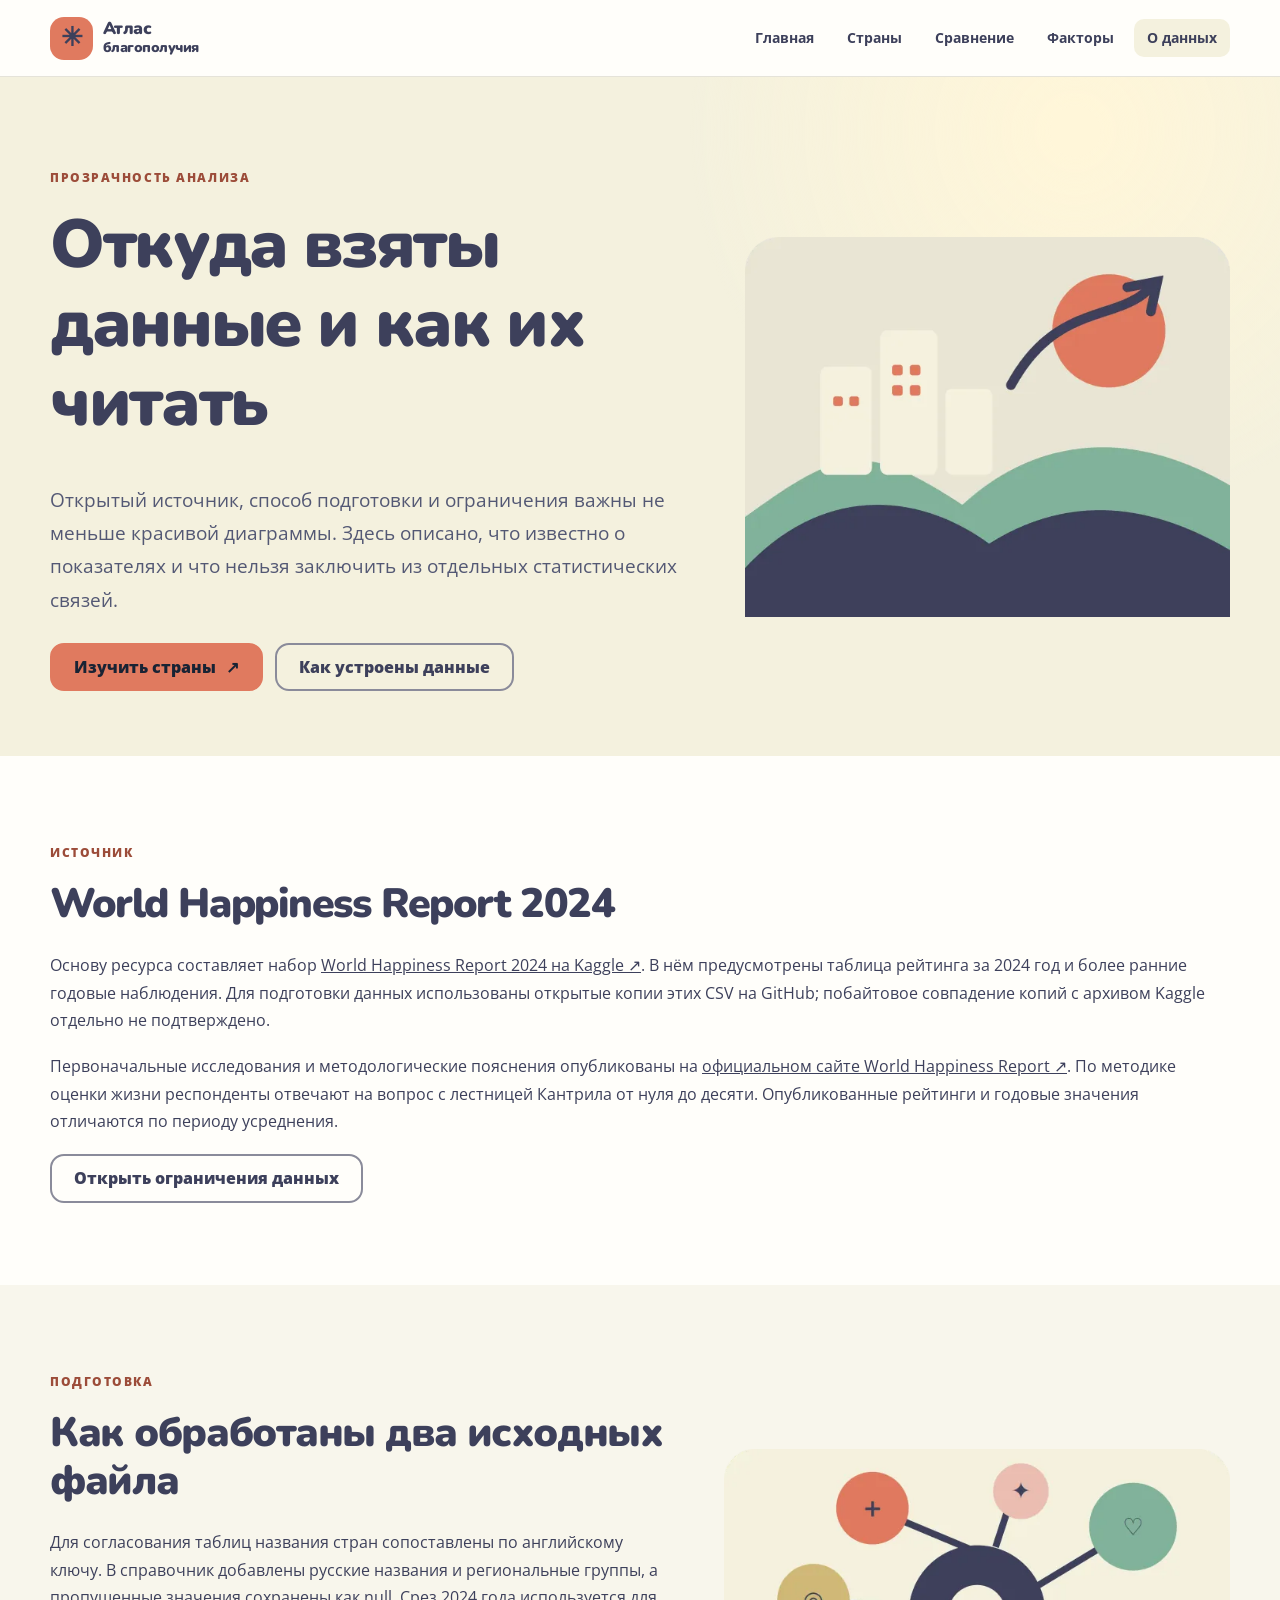
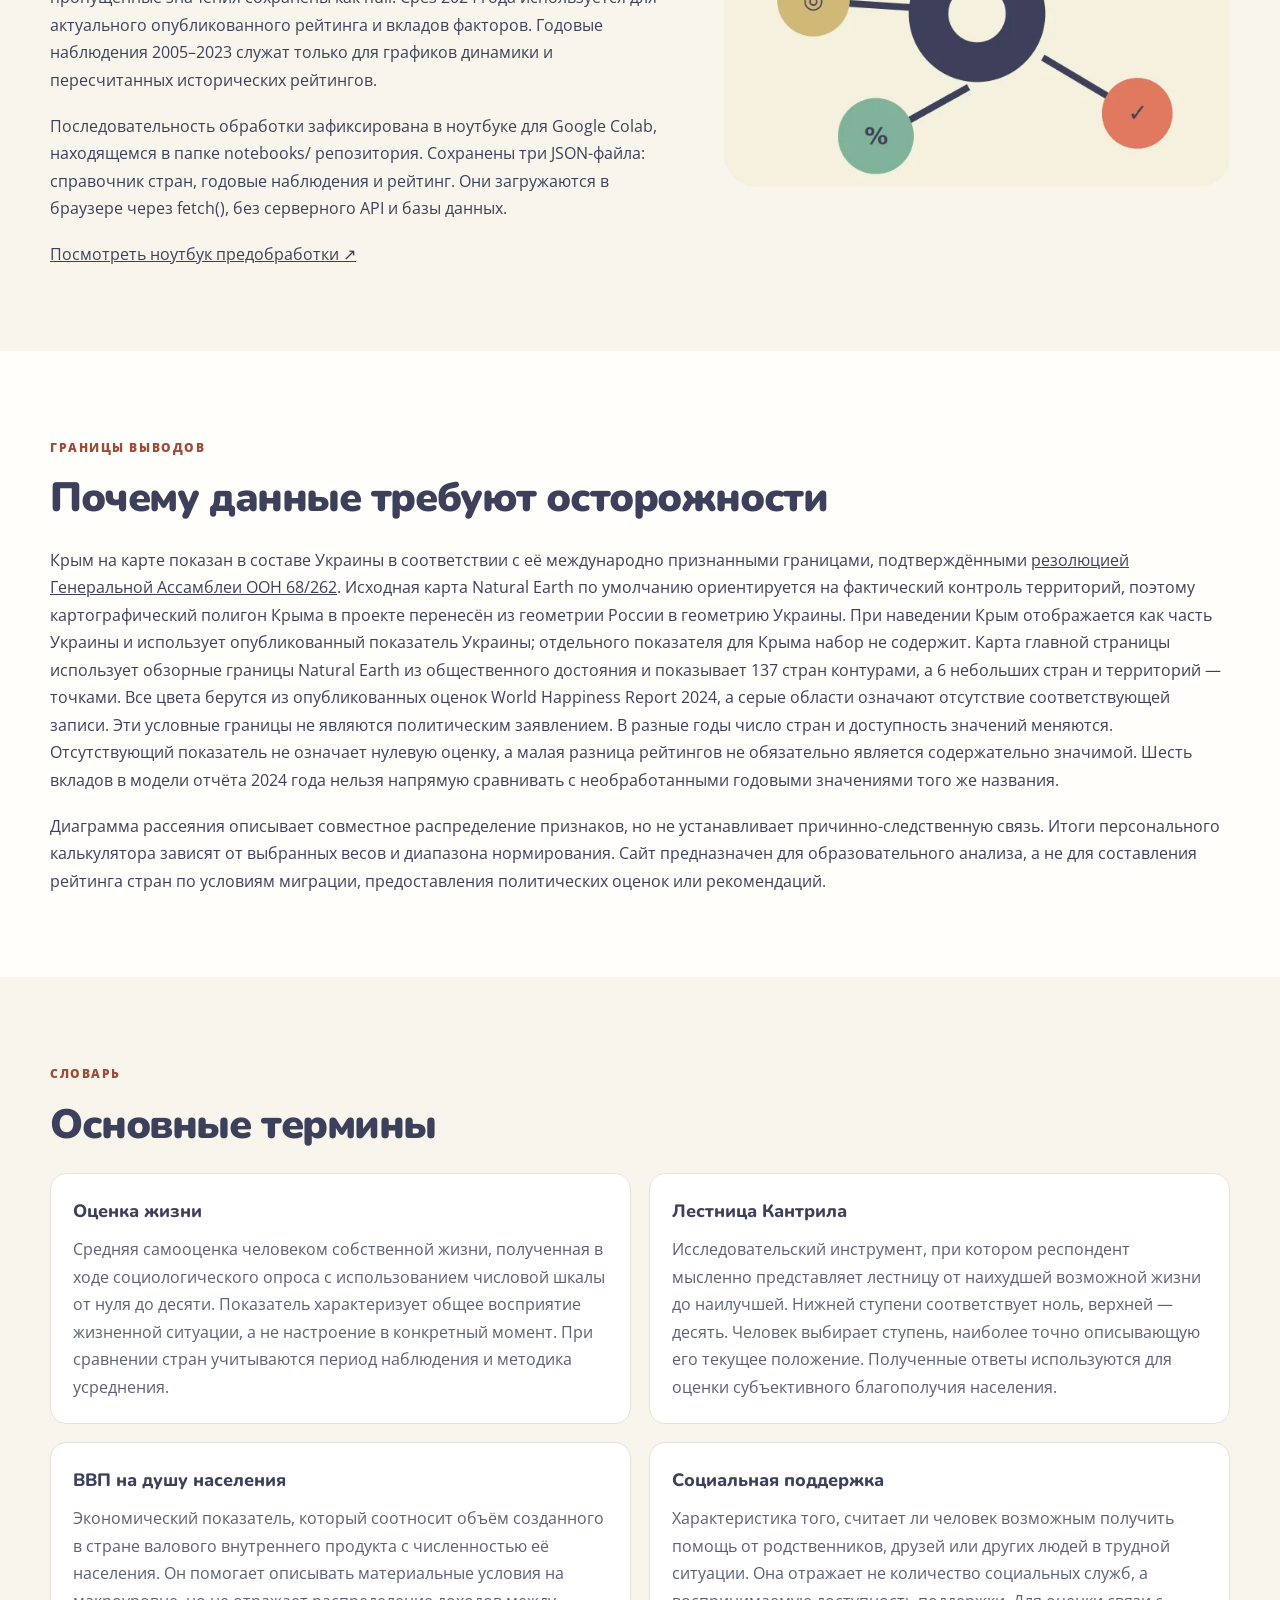
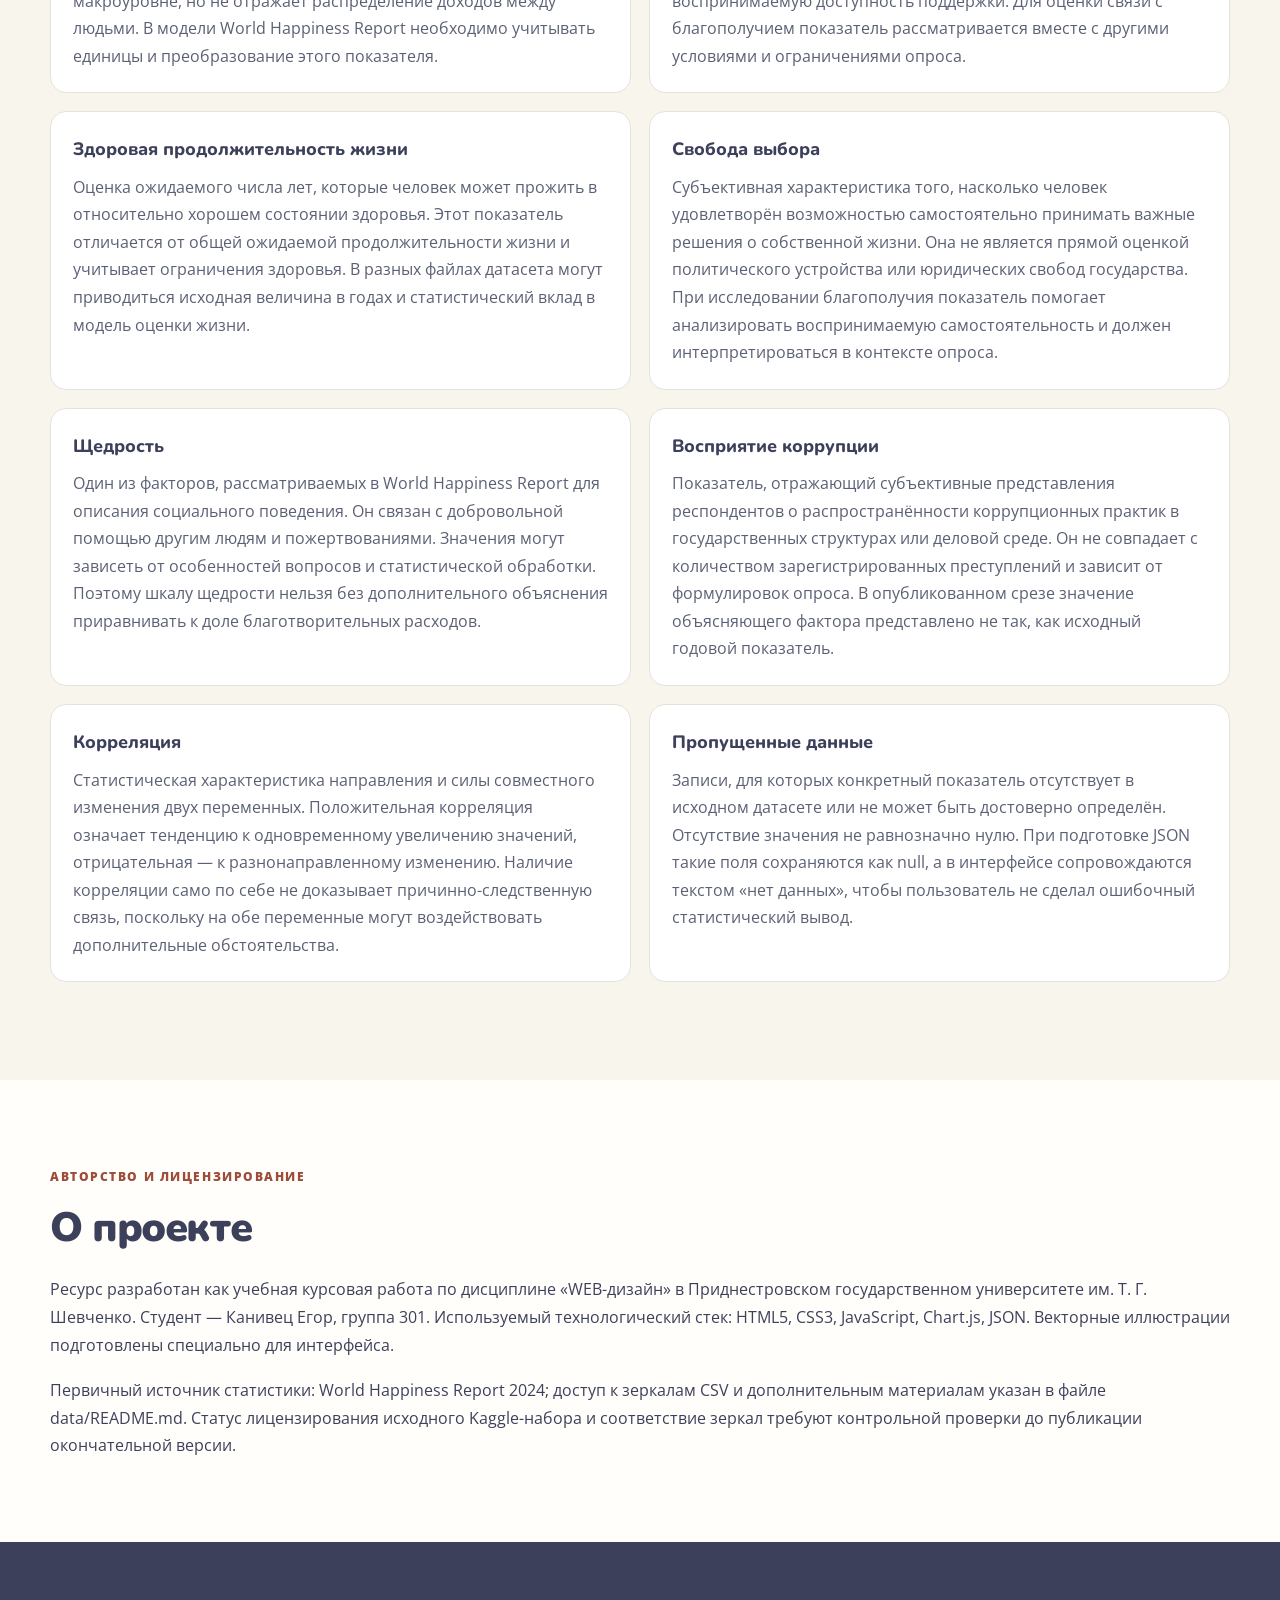
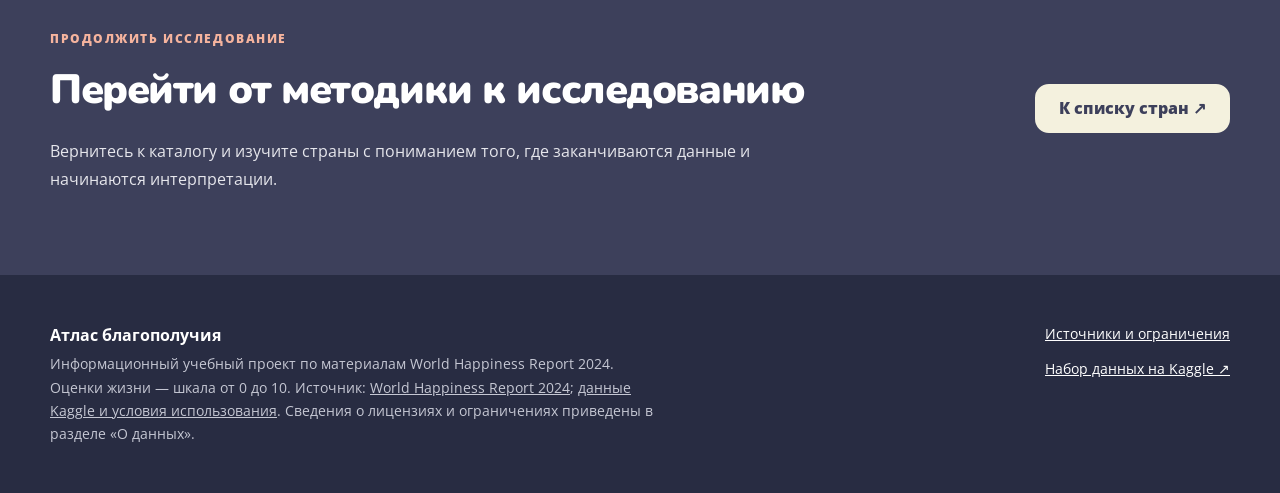
==== commit 3aff2500: "Audit lecturer compliance: home leader, sparse-year warning, source attribution and checklist" ====
--- a/about.html
+++ b/about.html
@@ -10,6 +10,6 @@
 <section class="page__section page__section--soft"><div class="container"><span class="eyebrow">Словарь</span><h2>Основные термины</h2><dl class="glossary"><div><dt>Оценка жизни</dt><dd>Средняя самооценка человеком собственной жизни, полученная в ходе социологического опроса с использованием числовой шкалы от нуля до десяти. Показатель характеризует общее восприятие жизненной ситуации, а не настроение в конкретный момент. При сравнении стран учитываются период наблюдения и методика усреднения.</dd></div><div><dt>Лестница Кантрила</dt><dd>Исследовательский инструмент, при котором респондент мысленно представляет лестницу от наихудшей возможной жизни до наилучшей. Нижней ступени соответствует ноль, верхней — десять. Человек выбирает ступень, наиболее точно описывающую его текущее положение. Полученные ответы используются для оценки субъективного благополучия населения.</dd></div><div><dt>ВВП на душу населения</dt><dd>Экономический показатель, который соотносит объём созданного в стране валового внутреннего продукта с численностью её населения. Он помогает описывать материальные условия на макроуровне, но не отражает распределение доходов между людьми. В модели World Happiness Report необходимо учитывать единицы и преобразование этого показателя.</dd></div><div><dt>Социальная поддержка</dt><dd>Характеристика того, считает ли человек возможным получить помощь от родственников, друзей или других людей в трудной ситуации. Она отражает не количество социальных служб, а воспринимаемую доступность поддержки. Для оценки связи с благополучием показатель рассматривается вместе с другими условиями и ограничениями опроса.</dd></div><div><dt>Здоровая продолжительность жизни</dt><dd>Оценка ожидаемого числа лет, которые человек может прожить в относительно хорошем состоянии здоровья. Этот показатель отличается от общей ожидаемой продолжительности жизни и учитывает ограничения здоровья. В разных файлах датасета могут приводиться исходная величина в годах и статистический вклад в модель оценки жизни.</dd></div><div><dt>Свобода выбора</dt><dd>Субъективная характеристика того, насколько человек удовлетворён возможностью самостоятельно принимать важные решения о собственной жизни. Она не является прямой оценкой политического устройства или юридических свобод государства. При исследовании благополучия показатель помогает анализировать воспринимаемую самостоятельность и должен интерпретироваться в контексте опроса.</dd></div><div><dt>Щедрость</dt><dd>Один из факторов, рассматриваемых в World Happiness Report для описания социального поведения. Он связан с добровольной помощью другим людям и пожертвованиями. Значения могут зависеть от особенностей вопросов и статистической обработки. Поэтому шкалу щедрости нельзя без дополнительного объяснения приравнивать к доле благотворительных расходов.</dd></div><div><dt>Восприятие коррупции</dt><dd>Показатель, отражающий субъективные представления респондентов о распространённости коррупционных практик в государственных структурах или деловой среде. Он не совпадает с количеством зарегистрированных преступлений и зависит от формулировок опроса. В опубликованном срезе значение объясняющего фактора представлено не так, как исходный годовой показатель.</dd></div><div><dt>Корреляция</dt><dd>Статистическая характеристика направления и силы совместного изменения двух переменных. Положительная корреляция означает тенденцию к одновременному увеличению значений, отрицательная — к разнонаправленному изменению. Наличие корреляции само по себе не доказывает причинно-следственную связь, поскольку на обе переменные могут воздействовать дополнительные обстоятельства.</dd></div><div><dt>Пропущенные данные</dt><dd>Записи, для которых конкретный показатель отсутствует в исходном датасете или не может быть достоверно определён. Отсутствие значения не равнозначно нулю. При подготовке JSON такие поля сохраняются как null, а в интерфейсе сопровождаются текстом «нет данных», чтобы пользователь не сделал ошибочный статистический вывод.</dd></div></dl></div></section>
 <section class="page__section"><div class="container"><span class="eyebrow">Авторство и лицензирование</span><h2>О проекте</h2><p>Ресурс разработан как учебная курсовая работа по дисциплине «WEB-дизайн» в Приднестровском государственном университете им. Т. Г. Шевченко. Студент — Канивец Егор, группа 301. Используемый технологический стек: HTML5, CSS3, JavaScript, Chart.js, JSON. Векторные иллюстрации подготовлены специально для интерфейса.</p><p>Первичный источник статистики: World Happiness Report 2024; доступ к зеркалам CSV и дополнительным материалам указан в файле data/README.md. Статус лицензирования исходного Kaggle-набора и соответствие зеркал требуют контрольной проверки до публикации окончательной версии.</p></div></section>
 <section class="page__section cta"><div class="container cta__inner"><div><span class="eyebrow">Продолжить исследование</span><h2>Перейти от методики к исследованию</h2><p>Вернитесь к каталогу и изучите страны с пониманием того, где заканчиваются данные и начинаются интерпретации.</p></div><a class="button button--light" href="./countries.html">К списку стран ↗</a></div></section></main>
-<footer class="site-footer"><div class="container site-footer__inner"><div><strong>Атлас благополучия</strong><p>Информационный учебный проект по материалам World Happiness Report 2024. Оценки жизни — шкала от 0 до 10.</p></div><div><a href="./about.html">Источники и ограничения</a><a href="https://www.kaggle.com/datasets/jainaru/world-happiness-report-2024-yearly-updated" rel="noreferrer" target="_blank">Набор данных на Kaggle ↗</a></div></div></footer>
+<footer class="site-footer"><div class="container site-footer__inner"><div><strong>Атлас благополучия</strong><p>Информационный учебный проект по материалам World Happiness Report 2024. Оценки жизни — шкала от 0 до 10. Источник: <a href="https://worldhappiness.report/ed/2024/" target="_blank" rel="noreferrer">World Happiness Report 2024</a>; <a href="https://www.kaggle.com/datasets/jainaru/world-happiness-report-2024-yearly-updated" target="_blank" rel="noreferrer">данные Kaggle и условия использования</a>. Сведения о лицензиях и ограничениях приведены в разделе «О данных».</p></div><div><a href="./about.html">Источники и ограничения</a><a href="https://www.kaggle.com/datasets/jainaru/world-happiness-report-2024-yearly-updated" rel="noreferrer" target="_blank">Набор данных на Kaggle ↗</a></div></div></footer>
 <div class="modal" id="info-modal" hidden><div class="modal__shade" data-close-modal></div><div class="modal__panel" role="dialog" aria-modal="true" aria-labelledby="modal-title" tabindex="-1"><button class="modal__close" id="modal-close" type="button" aria-label="Закрыть окно">×</button><h2 id="modal-title"></h2><div id="modal-body"></div></div></div>
 <script type="module" src="./js/app.js"></script></body></html>
--- a/style.css
+++ b/style.css
@@ -15,3 +15,14 @@
 @media(max-width:900px){.hero__grid,.feature,.feature--reverse{grid-template-columns:1fr}.hero__image{max-height:290px}.hero{padding-block:58px 45px}.cards-3{grid-template-columns:repeat(2,minmax(0,1fr))}.filters{grid-template-columns:repeat(2,minmax(0,1fr))}}
 @media(max-width:630px){body{font-size:15px}.container{width:min(100% - 28px,1180px)}.hero h1{font-size:2.5rem}.hero__actions{flex-direction:column;align-items:stretch}.button{width:100%}.columns-2,.cards-3,.filters,.glossary{grid-template-columns:1fr}.section-heading,.cta__inner,.site-footer__inner{flex-direction:column;align-items:stretch}.chart-box{height:320px;min-height:310px;padding:12px}.factor-row{grid-template-columns:1fr 48px;gap:5px}.factor-row .factor-track{grid-column:1 / -1;grid-row:2}.page__section{padding-block:52px}.site-footer{padding-block:38px}}
 @media(prefers-reduced-motion:reduce){html{scroll-behavior:auto}*,*:before,*:after{transition:none!important;animation:none!important}}
+
+
+/* Audit 2026-10-20: hero leader sourced from 2024 JSON and small-year warning. */
+.hero__leader{margin-top:22px;padding:16px 20px;border:1px solid #D9D8C7;border-left:5px solid var(--green);border-radius:14px;background:rgba(255,254,250,.8);display:flex;flex-wrap:wrap;align-items:baseline;gap:5px 14px;max-width:610px}
+.hero__leader-label{flex-basis:100%;color:#656A7D;font-size:.8rem;font-weight:800}
+.hero__leader-name{font-family:Nunito,Arial,sans-serif;font-size:1.35rem;font-weight:900}
+.hero__leader-score{font-weight:600;color:var(--ink)}
+.hero__leader-score b{font-size:1.45rem;font-variant-numeric:tabular-nums}
+.hero__leader small{flex-basis:100%;color:#5A6071;font-size:.76rem}
+.ranking-warning{border-left:4px solid #B06A35;background:#FFF3DE;border-radius:8px;padding:11px 15px;color:#4D422F;font-weight:700;font-size:.9rem;margin-bottom:18px}
+.ranking-warning[hidden]{display:none}
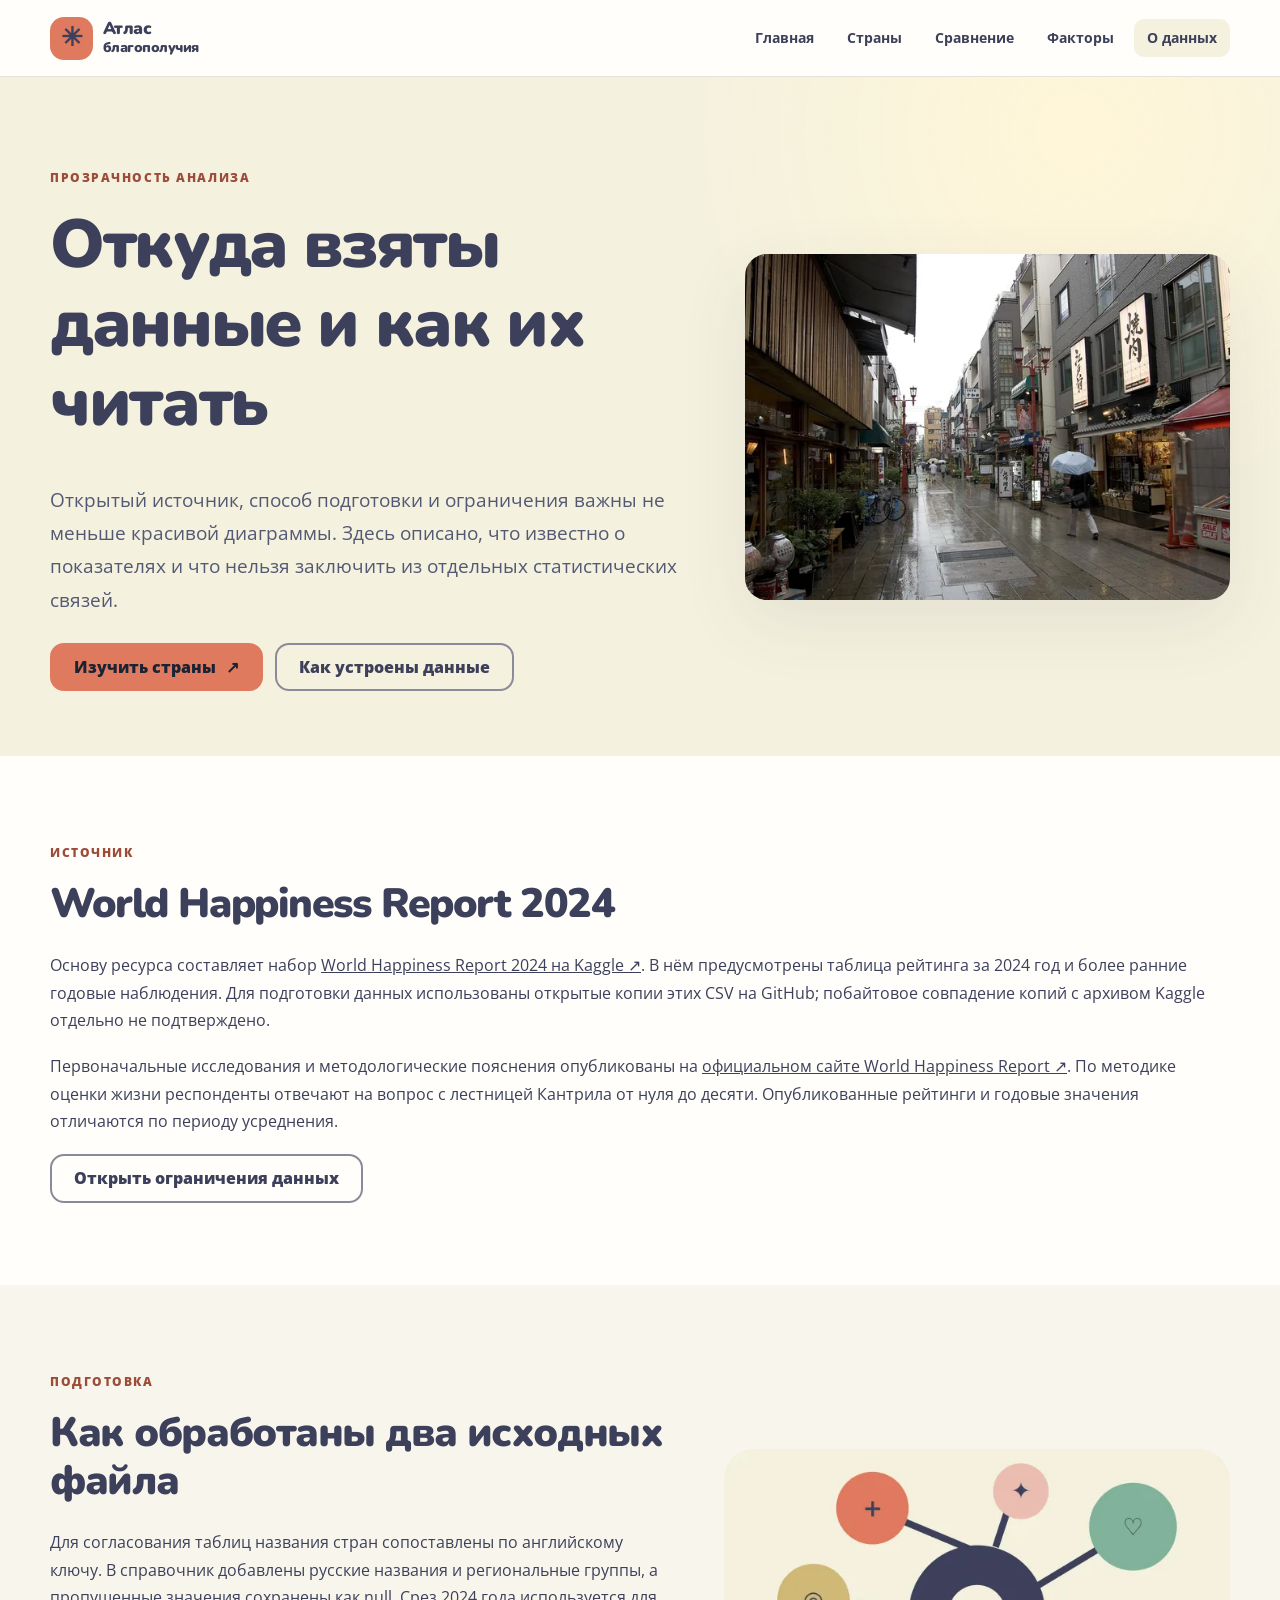
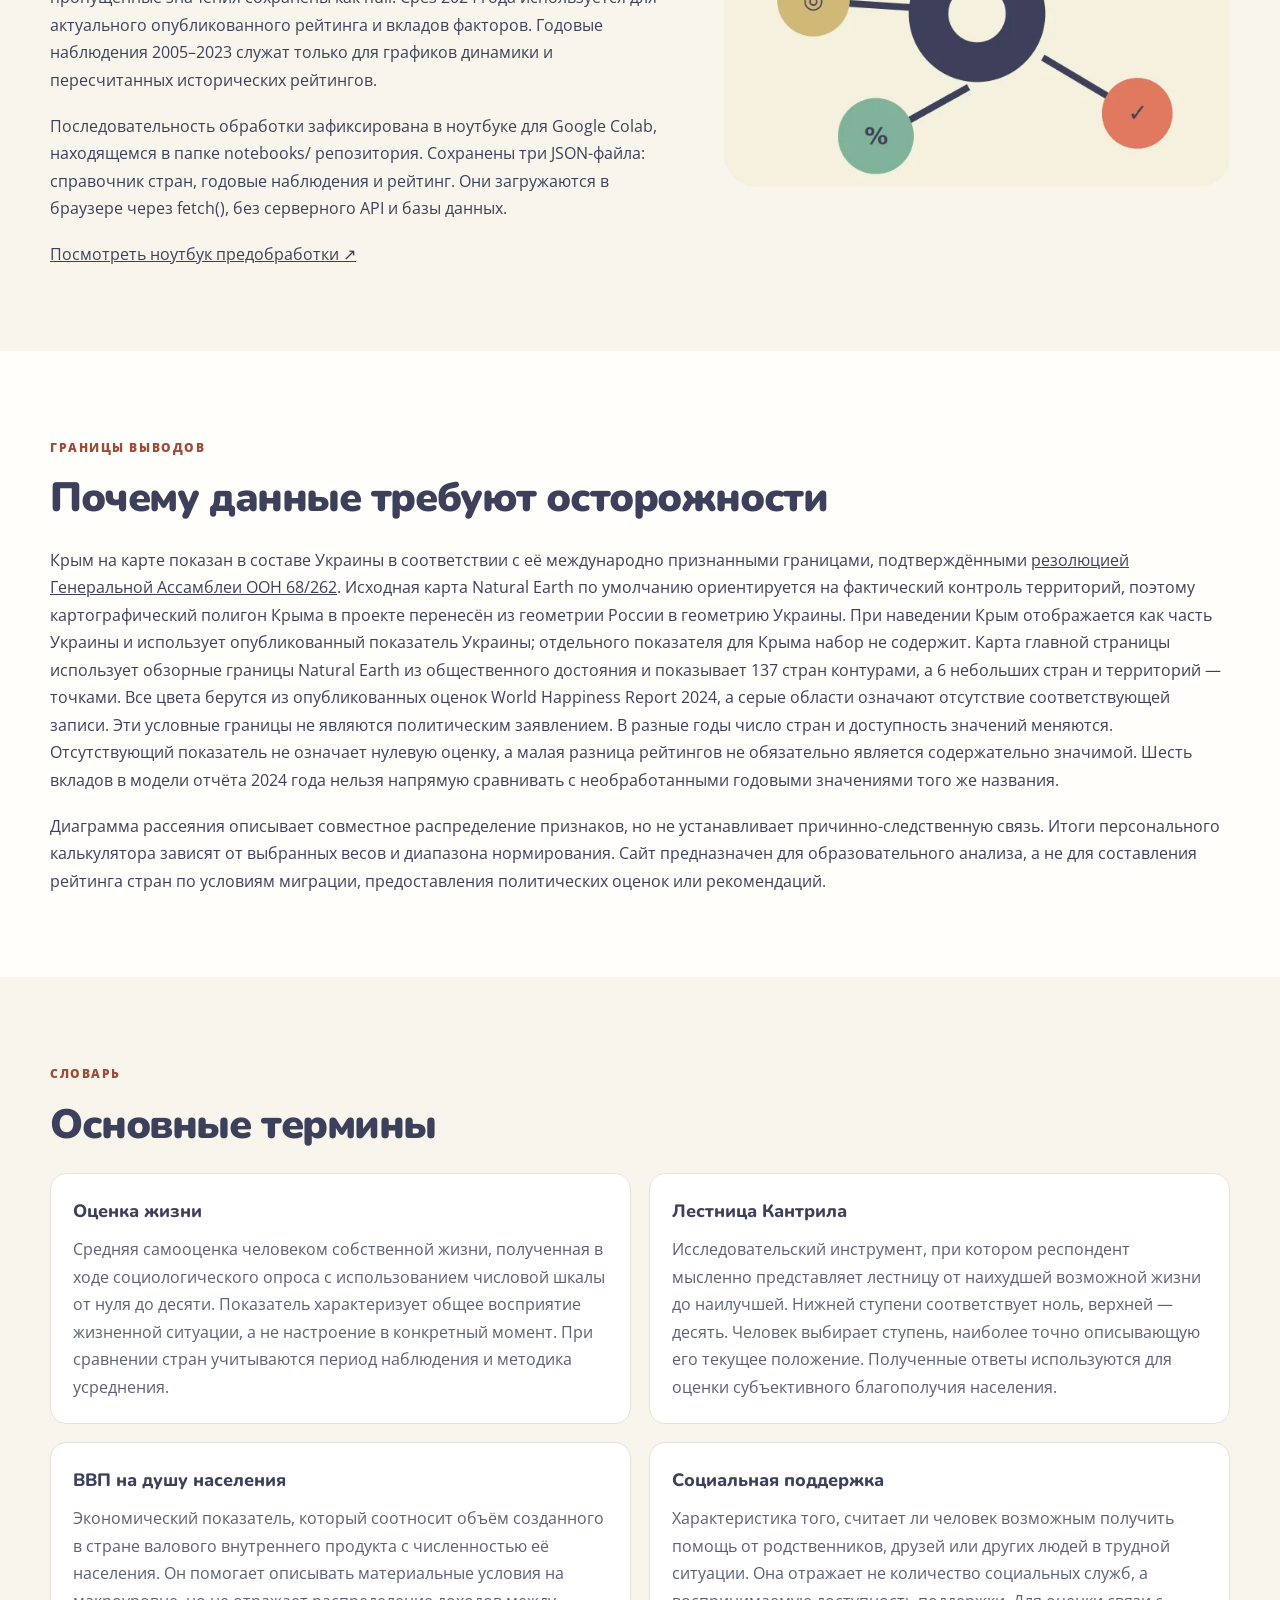
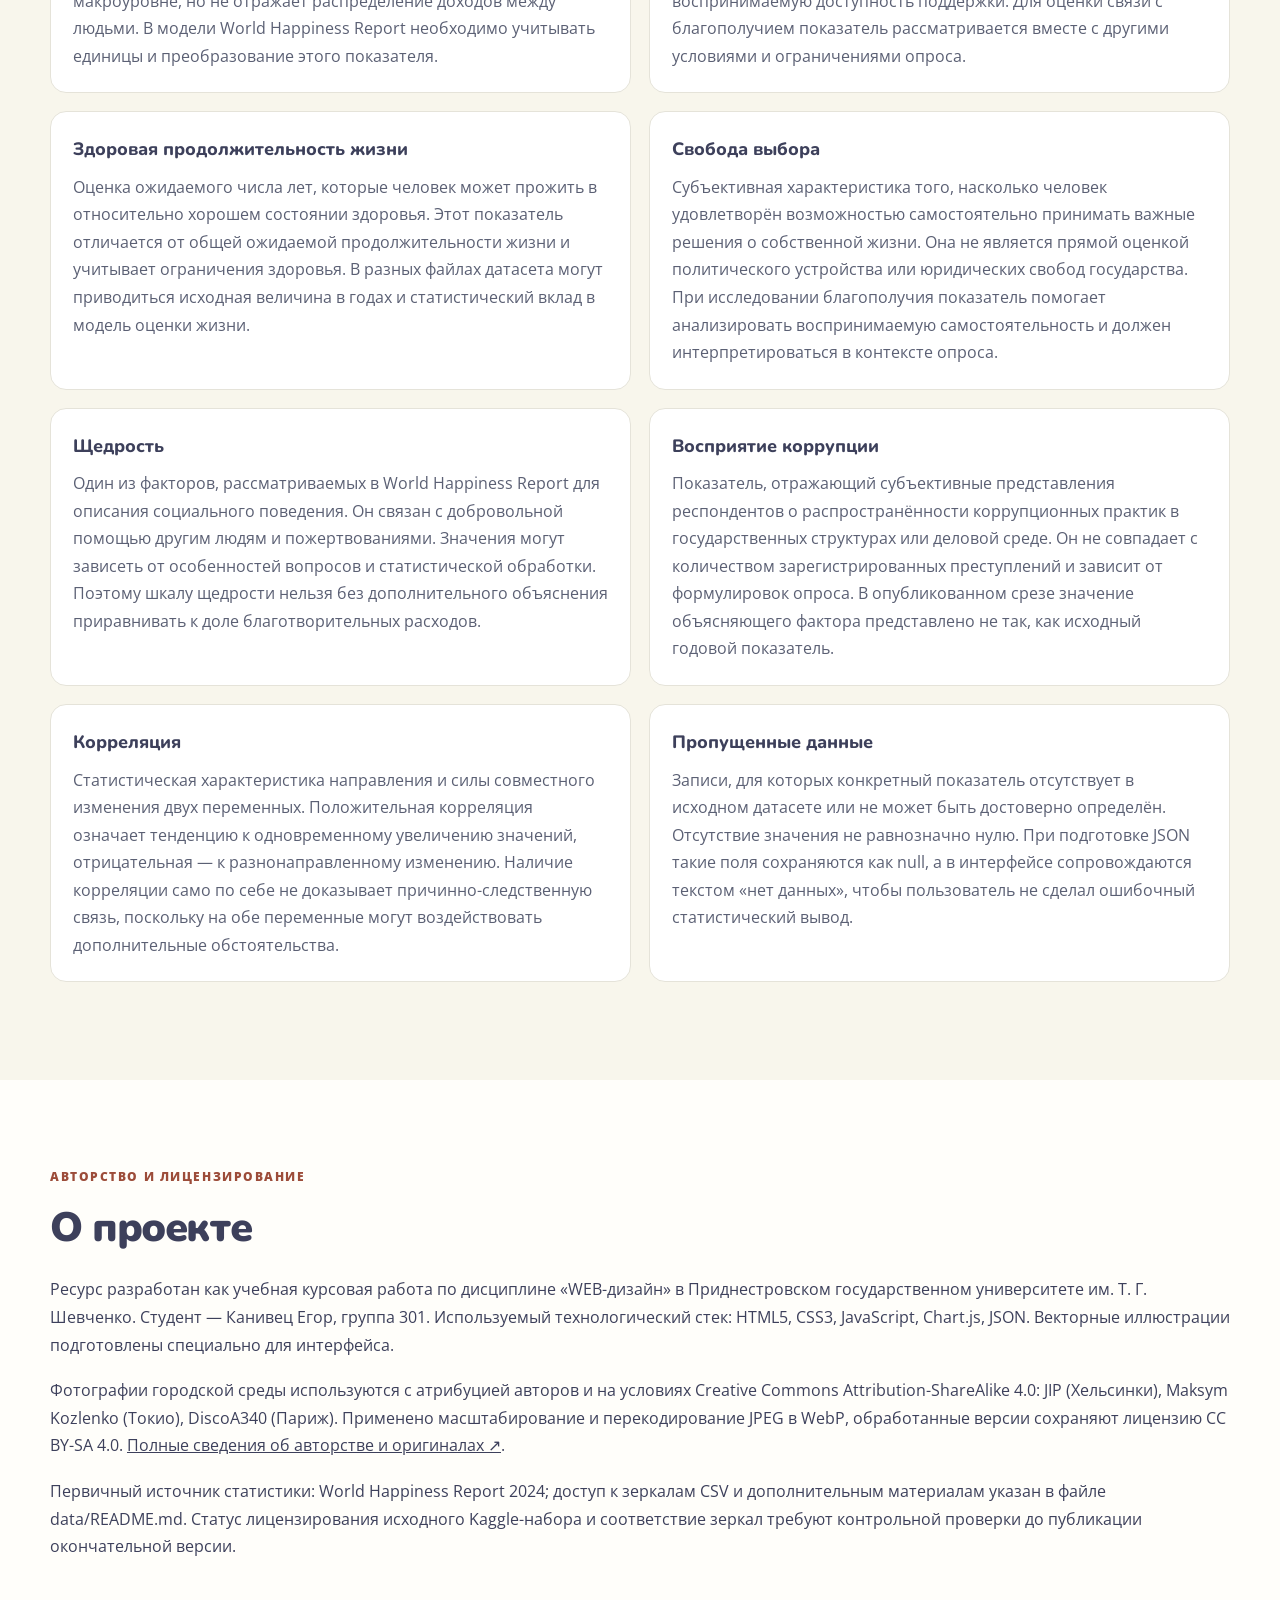
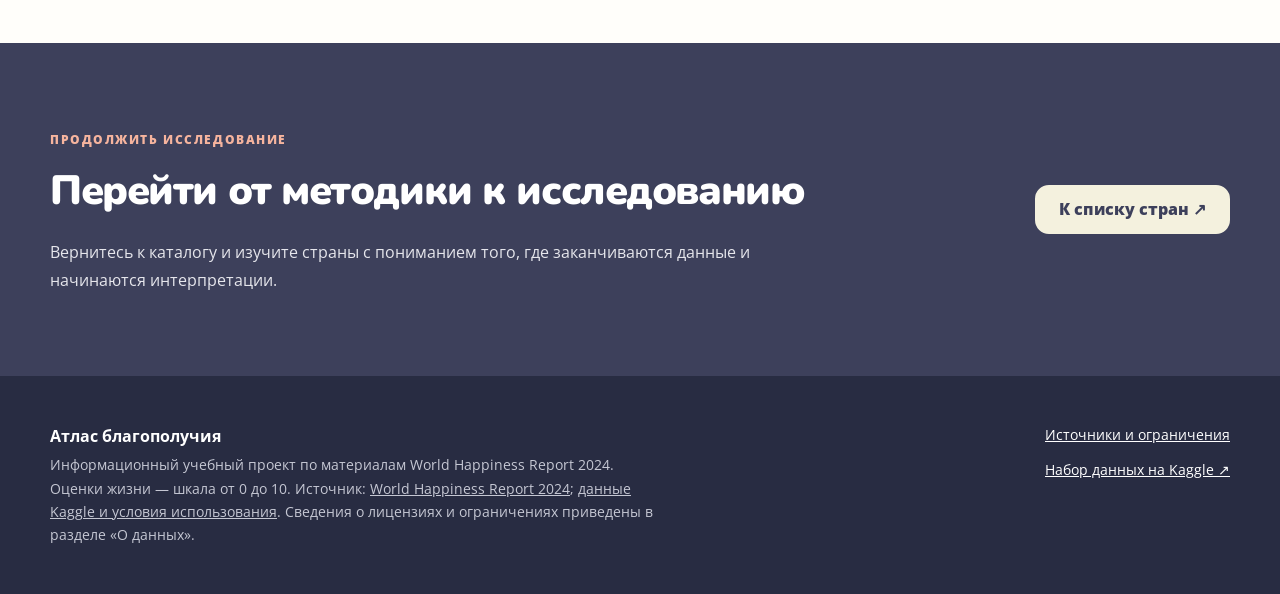
==== commit fa6b9ccc: "Add attributed Creative Commons city photography across coursework pages" ====
--- a/about.html
+++ b/about.html
@@ -3,12 +3,12 @@
 <link rel="preconnect" href="https://fonts.googleapis.com"><link rel="preconnect" href="https://fonts.gstatic.com" crossorigin><link href="https://fonts.googleapis.com/css2?family=Nunito:wght@400;600;700;800;900&family=Open+Sans:wght@400;500;600;700&display=swap" rel="stylesheet"><link rel="stylesheet" href="./style.css"><script type="application/ld+json">{"@context":"https://schema.org","@type":"Dataset","name":"World Happiness Report 2024 — учебная адаптированная выборка","description":"Рейтинг 143 стран отчёта 2024 и годовые наблюдения за 2005–2023; показатели приведены к JSON для учебного информационного сайта.","isBasedOn":"https://www.kaggle.com/datasets/jainaru/world-happiness-report-2024-yearly-updated","sameAs":"https://worldhappiness.report/ed/2024/","temporalCoverage":"2005/2024","creator":{"@type":"Organization","name":"World Happiness Report"},"keywords":["оценка жизни","лестница Кантрила","World Happiness Report 2024","страны мира"]}</script></head>
 <body><a class="skip-link" href="#main">Перейти к содержимому</a>
 <header class="site-header"><div class="site-header__inner container"><a class="site-header__brand" href="./index.html" aria-label="Атлас благополучия — главная"><span class="site-header__mark" aria-hidden="true">✳</span><span>Атлас<br><small>благополучия</small></span></a><button class="site-header__toggle" type="button" aria-expanded="false" aria-controls="main-menu" id="menu-toggle">Меню <span aria-hidden="true">☰</span></button><nav id="main-menu" class="site-header__nav" aria-label="Основная навигация"><a href="./index.html">Главная</a><a href="./countries.html">Страны</a><a href="./compare.html">Сравнение</a><a href="./factors.html">Факторы</a><a href="./about.html" aria-current="page">О данных</a></nav></div></header>
-<main id="main"><section class="hero page__section"><div class="container hero__grid"><div><span class="eyebrow">Прозрачность анализа</span><h1>Откуда взяты данные и как их читать</h1><p class="lead">Открытый источник, способ подготовки и ограничения важны не меньше красивой диаграммы. Здесь описано, что известно о показателях и что нельзя заключить из отдельных статистических связей.</p><div class="hero__actions"><a class="button" href="./countries.html">Изучить страны <span aria-hidden="true">↗</span></a><a class="button button--outline" href="./about.html">Как устроены данные</a></div></div><img class="hero__image" src="./images/overview-640.webp" srcset="./images/overview-640.webp 640w, ./images/overview-1200.webp 1200w" sizes="(max-width: 900px) 100vw, 50vw" alt="Авторская иллюстрация: города и природные формы, объединённые в инфографику" width="600" height="470" loading="eager" fetchpriority="high"></div></section>
+<main id="main"><section class="hero page__section"><div class="container hero__grid"><div><span class="eyebrow">Прозрачность анализа</span><h1>Откуда взяты данные и как их читать</h1><p class="lead">Открытый источник, способ подготовки и ограничения важны не меньше красивой диаграммы. Здесь описано, что известно о показателях и что нельзя заключить из отдельных статистических связей.</p><div class="hero__actions"><a class="button" href="./countries.html">Изучить страны <span aria-hidden="true">↗</span></a><a class="button button--outline" href="./about.html">Как устроены данные</a></div></div><img class="hero__image hero__image--photo" src="./images/city-tokyo-640.webp" srcset="./images/city-tokyo-640.webp 640w, ./images/city-tokyo-1200.webp 1200w" sizes="(max-width: 900px) 100vw, 45vw" alt="Повседневная городская среда Токио, автор Maksym Kozlenko" width="600" height="380" loading="eager" fetchpriority="high"></div></section>
 <section class="page__section"><div class="container"><span class="eyebrow">Источник</span><h2>World Happiness Report 2024</h2><p>Основу ресурса составляет набор <a href="https://www.kaggle.com/datasets/jainaru/world-happiness-report-2024-yearly-updated" target="_blank" rel="noreferrer">World Happiness Report 2024 на Kaggle ↗</a>. В нём предусмотрены таблица рейтинга за 2024 год и более ранние годовые наблюдения. Для подготовки данных использованы открытые копии этих CSV на GitHub; побайтовое совпадение копий с архивом Kaggle отдельно не подтверждено.</p><p>Первоначальные исследования и методологические пояснения опубликованы на <a href="https://worldhappiness.report/ed/2024/" rel="noreferrer" target="_blank">официальном сайте World Happiness Report ↗</a>. По методике оценки жизни респонденты отвечают на вопрос с лестницей Кантрила от нуля до десяти. Опубликованные рейтинги и годовые значения отличаются по периоду усреднения.</p><button type="button" class="button button--outline" data-info="limitations">Открыть ограничения данных</button></div></section>
 <section class="page__section page__section--soft"><div class="container feature"><div><span class="eyebrow">Подготовка</span><h2>Как обработаны два исходных файла</h2><p>Для согласования таблиц названия стран сопоставлены по английскому ключу. В справочник добавлены русские названия и региональные группы, а пропущенные значения сохранены как null. Срез 2024 года используется для актуального опубликованного рейтинга и вкладов факторов. Годовые наблюдения 2005–2023 служат только для графиков динамики и пересчитанных исторических рейтингов.</p><p>Последовательность обработки зафиксирована в ноутбуке для Google Colab, находящемся в папке notebooks/ репозитория. Сохранены три JSON-файла: справочник стран, годовые наблюдения и рейтинг. Они загружаются в браузере через fetch(), без серверного API и базы данных.</p><a href="https://github.com/rmisterbeast-hash/world-happiness-report/blob/main/notebooks/preprocess_whr2024.ipynb" target="_blank" rel="noreferrer">Посмотреть ноутбук предобработки ↗</a></div><img src="./images/factors-640.webp" srcset="./images/factors-640.webp 640w, ./images/factors-1200.webp 1200w" sizes="(max-width: 900px) 100vw, 50vw" alt="Авторская векторная иллюстрация исходных данных и факторов" width="560" height="380" loading="lazy"></div></section>
 <section class="page__section"><div class="container"><span class="eyebrow">Границы выводов</span><h2>Почему данные требуют осторожности</h2><p>Крым на карте показан в составе Украины в соответствии с её международно признанными границами, подтверждёнными <a href="https://digitallibrary.un.org/record/767883/files/A_RES_68_262-EN.pdf" target="_blank" rel="noreferrer">резолюцией Генеральной Ассамблеи ООН 68/262</a>. Исходная карта Natural Earth по умолчанию ориентируется на фактический контроль территорий, поэтому картографический полигон Крыма в проекте перенесён из геометрии России в геометрию Украины. При наведении Крым отображается как часть Украины и использует опубликованный показатель Украины; отдельного показателя для Крыма набор не содержит. Карта главной страницы использует обзорные границы Natural Earth из общественного достояния и показывает 137 стран контурами, а 6 небольших стран и территорий — точками. Все цвета берутся из опубликованных оценок World Happiness Report 2024, а серые области означают отсутствие соответствующей записи. Эти условные границы не являются политическим заявлением. В разные годы число стран и доступность значений меняются. Отсутствующий показатель не означает нулевую оценку, а малая разница рейтингов не обязательно является содержательно значимой. Шесть вкладов в модели отчёта 2024 года нельзя напрямую сравнивать с необработанными годовыми значениями того же названия.</p><p>Диаграмма рассеяния описывает совместное распределение признаков, но не устанавливает причинно-следственную связь. Итоги персонального калькулятора зависят от выбранных весов и диапазона нормирования. Сайт предназначен для образовательного анализа, а не для составления рейтинга стран по условиям миграции, предоставления политических оценок или рекомендаций.</p></div></section>
 <section class="page__section page__section--soft"><div class="container"><span class="eyebrow">Словарь</span><h2>Основные термины</h2><dl class="glossary"><div><dt>Оценка жизни</dt><dd>Средняя самооценка человеком собственной жизни, полученная в ходе социологического опроса с использованием числовой шкалы от нуля до десяти. Показатель характеризует общее восприятие жизненной ситуации, а не настроение в конкретный момент. При сравнении стран учитываются период наблюдения и методика усреднения.</dd></div><div><dt>Лестница Кантрила</dt><dd>Исследовательский инструмент, при котором респондент мысленно представляет лестницу от наихудшей возможной жизни до наилучшей. Нижней ступени соответствует ноль, верхней — десять. Человек выбирает ступень, наиболее точно описывающую его текущее положение. Полученные ответы используются для оценки субъективного благополучия населения.</dd></div><div><dt>ВВП на душу населения</dt><dd>Экономический показатель, который соотносит объём созданного в стране валового внутреннего продукта с численностью её населения. Он помогает описывать материальные условия на макроуровне, но не отражает распределение доходов между людьми. В модели World Happiness Report необходимо учитывать единицы и преобразование этого показателя.</dd></div><div><dt>Социальная поддержка</dt><dd>Характеристика того, считает ли человек возможным получить помощь от родственников, друзей или других людей в трудной ситуации. Она отражает не количество социальных служб, а воспринимаемую доступность поддержки. Для оценки связи с благополучием показатель рассматривается вместе с другими условиями и ограничениями опроса.</dd></div><div><dt>Здоровая продолжительность жизни</dt><dd>Оценка ожидаемого числа лет, которые человек может прожить в относительно хорошем состоянии здоровья. Этот показатель отличается от общей ожидаемой продолжительности жизни и учитывает ограничения здоровья. В разных файлах датасета могут приводиться исходная величина в годах и статистический вклад в модель оценки жизни.</dd></div><div><dt>Свобода выбора</dt><dd>Субъективная характеристика того, насколько человек удовлетворён возможностью самостоятельно принимать важные решения о собственной жизни. Она не является прямой оценкой политического устройства или юридических свобод государства. При исследовании благополучия показатель помогает анализировать воспринимаемую самостоятельность и должен интерпретироваться в контексте опроса.</dd></div><div><dt>Щедрость</dt><dd>Один из факторов, рассматриваемых в World Happiness Report для описания социального поведения. Он связан с добровольной помощью другим людям и пожертвованиями. Значения могут зависеть от особенностей вопросов и статистической обработки. Поэтому шкалу щедрости нельзя без дополнительного объяснения приравнивать к доле благотворительных расходов.</dd></div><div><dt>Восприятие коррупции</dt><dd>Показатель, отражающий субъективные представления респондентов о распространённости коррупционных практик в государственных структурах или деловой среде. Он не совпадает с количеством зарегистрированных преступлений и зависит от формулировок опроса. В опубликованном срезе значение объясняющего фактора представлено не так, как исходный годовой показатель.</dd></div><div><dt>Корреляция</dt><dd>Статистическая характеристика направления и силы совместного изменения двух переменных. Положительная корреляция означает тенденцию к одновременному увеличению значений, отрицательная — к разнонаправленному изменению. Наличие корреляции само по себе не доказывает причинно-следственную связь, поскольку на обе переменные могут воздействовать дополнительные обстоятельства.</dd></div><div><dt>Пропущенные данные</dt><dd>Записи, для которых конкретный показатель отсутствует в исходном датасете или не может быть достоверно определён. Отсутствие значения не равнозначно нулю. При подготовке JSON такие поля сохраняются как null, а в интерфейсе сопровождаются текстом «нет данных», чтобы пользователь не сделал ошибочный статистический вывод.</dd></div></dl></div></section>
-<section class="page__section"><div class="container"><span class="eyebrow">Авторство и лицензирование</span><h2>О проекте</h2><p>Ресурс разработан как учебная курсовая работа по дисциплине «WEB-дизайн» в Приднестровском государственном университете им. Т. Г. Шевченко. Студент — Канивец Егор, группа 301. Используемый технологический стек: HTML5, CSS3, JavaScript, Chart.js, JSON. Векторные иллюстрации подготовлены специально для интерфейса.</p><p>Первичный источник статистики: World Happiness Report 2024; доступ к зеркалам CSV и дополнительным материалам указан в файле data/README.md. Статус лицензирования исходного Kaggle-набора и соответствие зеркал требуют контрольной проверки до публикации окончательной версии.</p></div></section>
+<section class="page__section"><div class="container"><span class="eyebrow">Авторство и лицензирование</span><h2>О проекте</h2><p>Ресурс разработан как учебная курсовая работа по дисциплине «WEB-дизайн» в Приднестровском государственном университете им. Т. Г. Шевченко. Студент — Канивец Егор, группа 301. Используемый технологический стек: HTML5, CSS3, JavaScript, Chart.js, JSON. Векторные иллюстрации подготовлены специально для интерфейса.</p><p>Фотографии городской среды используются с атрибуцией авторов и на условиях Creative Commons Attribution-ShareAlike 4.0: JIP (Хельсинки), Maksym Kozlenko (Токио), DiscoA340 (Париж). Применено масштабирование и перекодирование JPEG в WebP, обработанные версии сохраняют лицензию CC BY-SA 4.0. <a href="https://github.com/rmisterbeast-hash/world-happiness-report/blob/main/docs/image-credits.md" target="_blank" rel="noreferrer">Полные сведения об авторстве и оригиналах ↗</a>.<p>Первичный источник статистики: World Happiness Report 2024; доступ к зеркалам CSV и дополнительным материалам указан в файле data/README.md. Статус лицензирования исходного Kaggle-набора и соответствие зеркал требуют контрольной проверки до публикации окончательной версии.</p></div></section>
 <section class="page__section cta"><div class="container cta__inner"><div><span class="eyebrow">Продолжить исследование</span><h2>Перейти от методики к исследованию</h2><p>Вернитесь к каталогу и изучите страны с пониманием того, где заканчиваются данные и начинаются интерпретации.</p></div><a class="button button--light" href="./countries.html">К списку стран ↗</a></div></section></main>
 <footer class="site-footer"><div class="container site-footer__inner"><div><strong>Атлас благополучия</strong><p>Информационный учебный проект по материалам World Happiness Report 2024. Оценки жизни — шкала от 0 до 10. Источник: <a href="https://worldhappiness.report/ed/2024/" target="_blank" rel="noreferrer">World Happiness Report 2024</a>; <a href="https://www.kaggle.com/datasets/jainaru/world-happiness-report-2024-yearly-updated" target="_blank" rel="noreferrer">данные Kaggle и условия использования</a>. Сведения о лицензиях и ограничениях приведены в разделе «О данных».</p></div><div><a href="./about.html">Источники и ограничения</a><a href="https://www.kaggle.com/datasets/jainaru/world-happiness-report-2024-yearly-updated" rel="noreferrer" target="_blank">Набор данных на Kaggle ↗</a></div></div></footer>
 <div class="modal" id="info-modal" hidden><div class="modal__shade" data-close-modal></div><div class="modal__panel" role="dialog" aria-modal="true" aria-labelledby="modal-title" tabindex="-1"><button class="modal__close" id="modal-close" type="button" aria-label="Закрыть окно">×</button><h2 id="modal-title"></h2><div id="modal-body"></div></div></div>
--- a/style.css
+++ b/style.css
@@ -26,3 +26,37 @@
 .hero__leader small{flex-basis:100%;color:#5A6071;font-size:.76rem}
 .ranking-warning{border-left:4px solid #B06A35;background:#FFF3DE;border-radius:8px;padding:11px 15px;color:#4D422F;font-weight:700;font-size:.9rem;margin-bottom:18px}
 .ranking-warning[hidden]{display:none}
+
+/* Mobile country comparison: convert wide data table into readable factor cards. */
+.compare-links{display:flex;flex-wrap:wrap;gap:12px;margin:14px 0 24px}
+@media(max-width:630px){
+ #compare-table{display:block;min-width:0!important;border:0}
+ #compare-table thead{display:none}
+ #compare-table tbody{display:grid;gap:12px}
+ #compare-table tr{display:block;border:1px solid var(--line);background:#fff;border-radius:14px;padding:10px 14px}
+ #compare-table th,#compare-table td{display:flex;align-items:center;justify-content:space-between;gap:12px;border-bottom:0!important;padding:9px 2px}
+ #compare-table th{color:var(--ink);font-weight:800}
+ #compare-table td{border-top:1px solid var(--line);font-variant-numeric:tabular-nums;text-align:right}
+ #compare-table td::before{content:attr(data-label);font-weight:700;font-size:.83rem;color:#656A7D;text-align:left;max-width:65%}
+ .compare-links .button{width:100%}
+}
+
+/* First-screen information explicitly required by individual brief. */
+.hero__search{margin:20px 0 0;max-width:475px}
+.hero__search small{font-size:.77rem;font-weight:500;color:#5B6274}
+.hero__stats{display:grid;grid-template-columns:repeat(2,minmax(0,1fr));gap:12px;margin:18px 0;max-width:570px}
+.hero__stat{display:flex;flex-direction:column;gap:2px;padding:14px 18px;background:rgba(255,254,250,.9);border:1px solid #D9D8C7;border-radius:14px}
+.hero__stat span{font-size:.77rem;font-weight:800;color:#4C536A}
+.hero__stat strong{font-family:Nunito,Arial,sans-serif;font-size:clamp(1.7rem,3vw,2.35rem);line-height:1.3;font-variant-numeric:tabular-nums}
+.hero__stat small{color:#596077;font-size:.73rem}
+@media(max-width:630px){.hero__stats{gap:9px}.hero__stat{padding:12px}.hero__stat strong{font-size:1.75rem}}
+
+/* City photography is separately licensed CC BY-SA 4.0; see docs/image-credits.md */
+.hero__image--photo{width:100%;height:clamp(225px,27vw,410px);object-fit:cover;object-position:center;border-radius:22px;box-shadow:var(--shadow)}
+.photo-gallery{display:grid;grid-template-columns:repeat(3,minmax(0,1fr));gap:18px;margin-top:28px}
+.photo-gallery__item{min-width:0;margin:0;background:var(--paper);border:1px solid var(--line);border-radius:18px;overflow:hidden}
+.photo-gallery__item img{width:100%;height:220px;object-fit:cover;display:block}
+.photo-gallery__item figcaption{padding:11px 13px 15px;font-size:.78rem;line-height:1.55;color:var(--ink)}
+.photo-gallery__item figcaption a{color:#374D60;text-decoration:underline}
+@media(max-width:900px){.photo-gallery{grid-template-columns:repeat(2,minmax(0,1fr))}}
+@media(max-width:630px){.photo-gallery{grid-template-columns:1fr}.photo-gallery__item img{height:210px}.hero__image--photo{height:235px}}
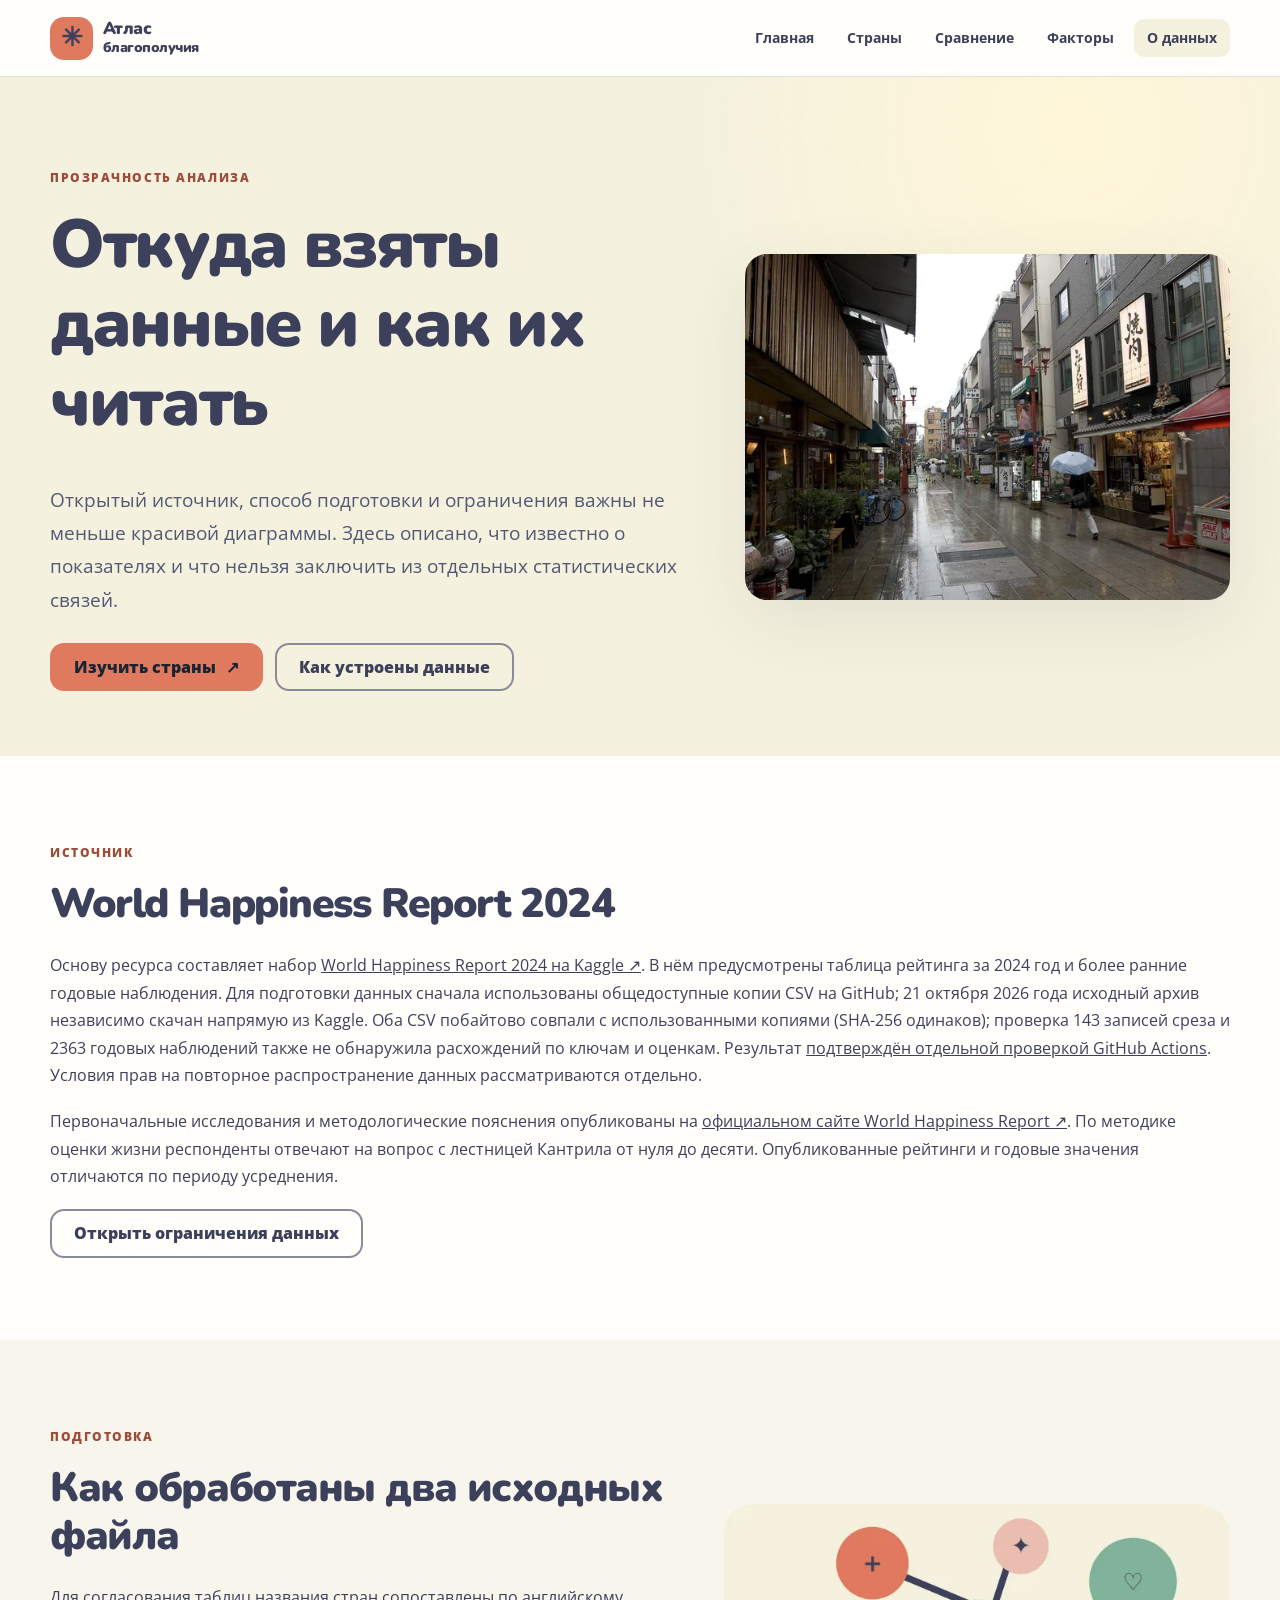
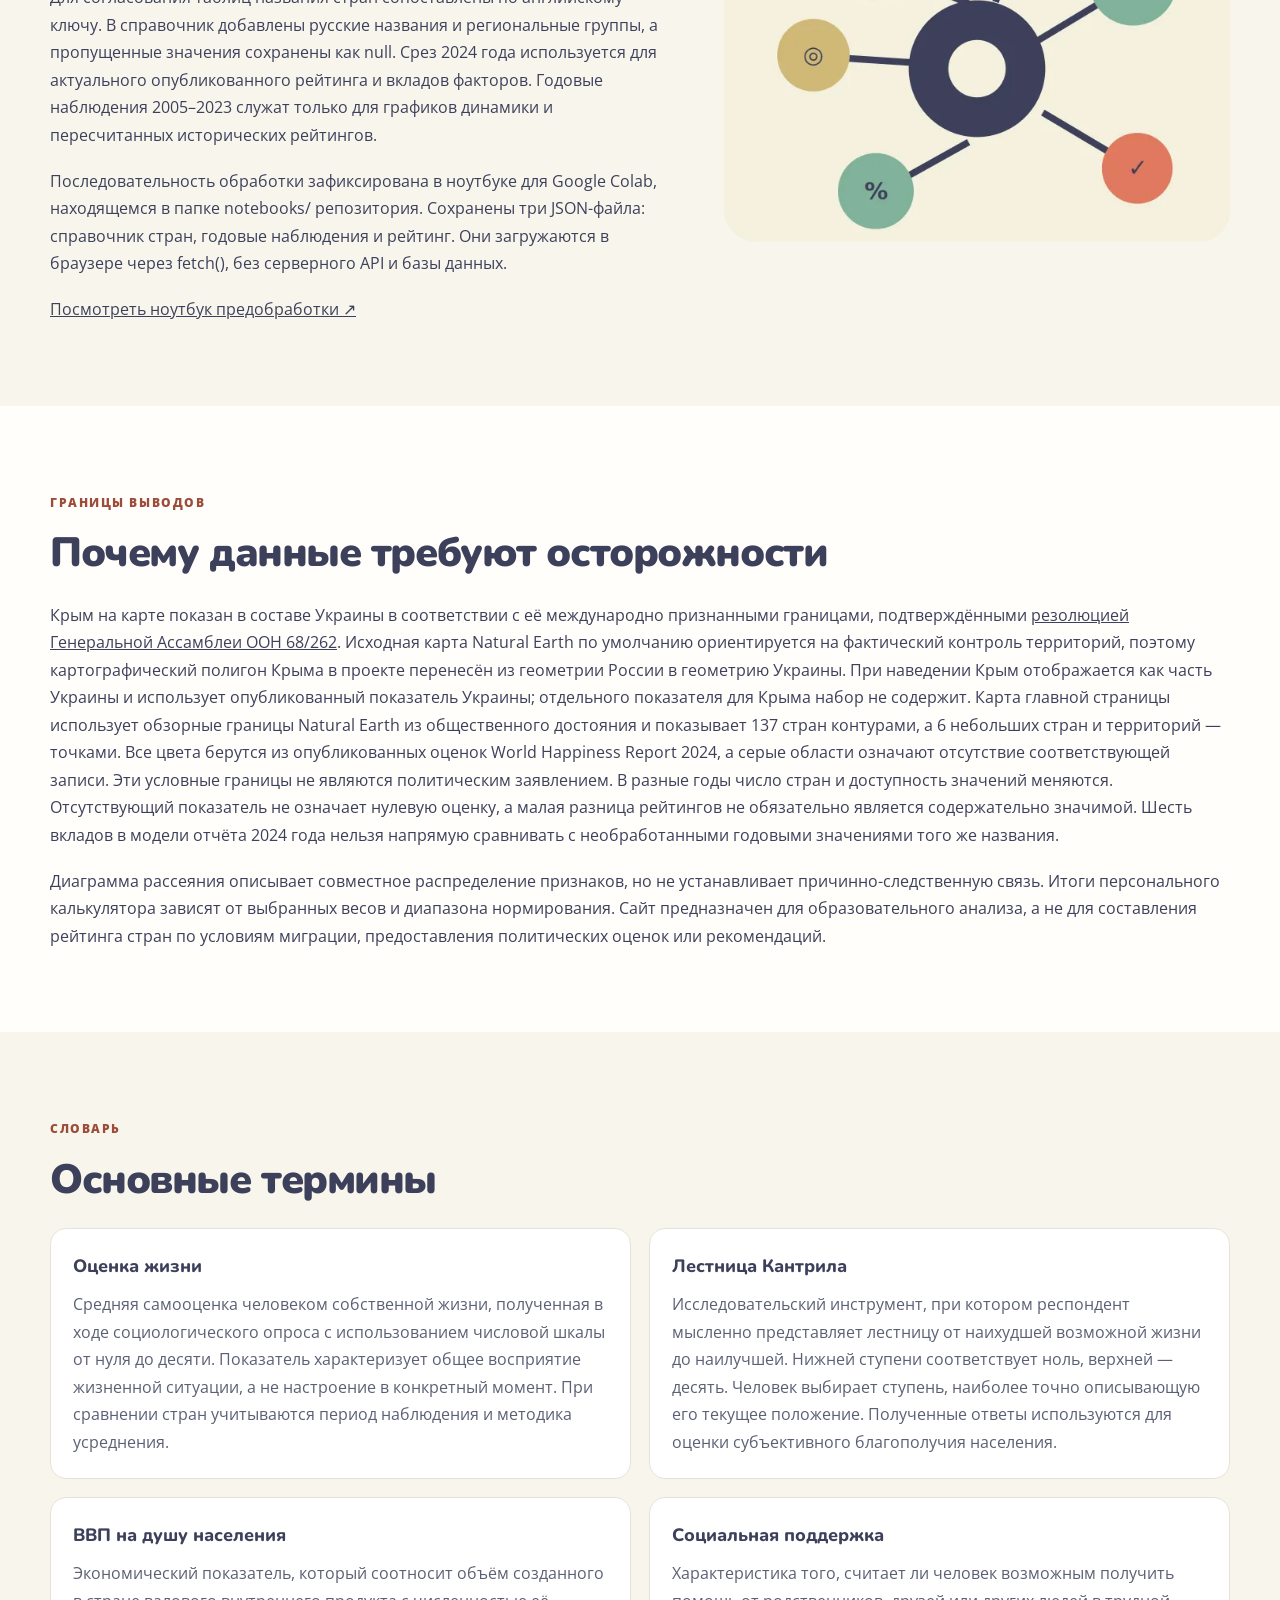
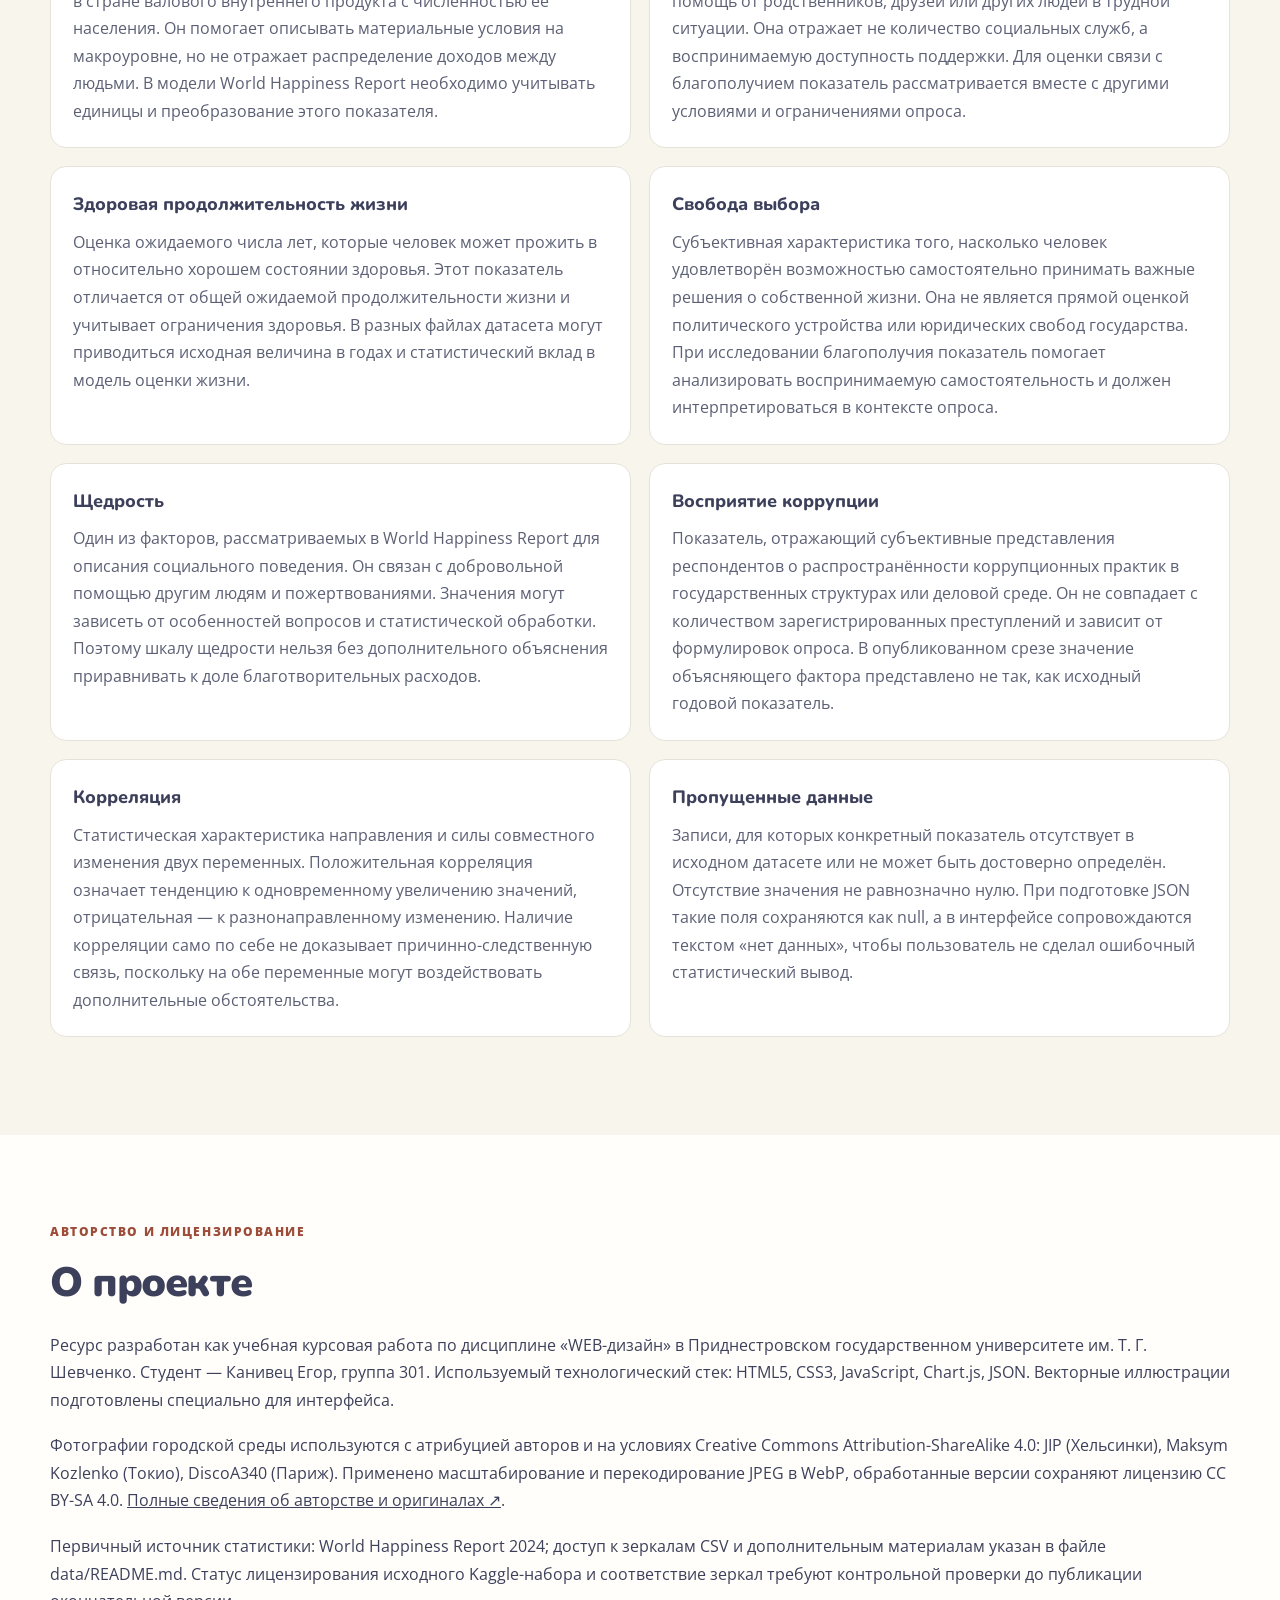
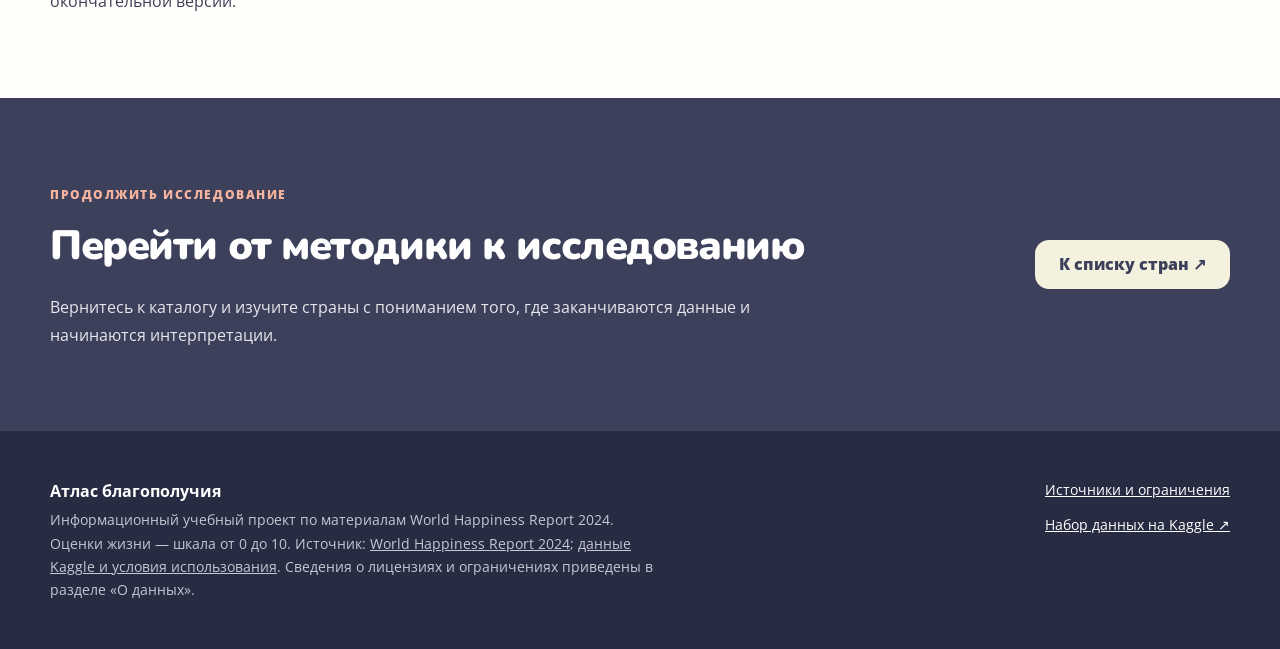
==== commit 28a43f9f: "Document independently verified original Kaggle SHA-256 for both inputs" ====
--- a/about.html
+++ b/about.html
@@ -4,7 +4,7 @@
 <body><a class="skip-link" href="#main">Перейти к содержимому</a>
 <header class="site-header"><div class="site-header__inner container"><a class="site-header__brand" href="./index.html" aria-label="Атлас благополучия — главная"><span class="site-header__mark" aria-hidden="true">✳</span><span>Атлас<br><small>благополучия</small></span></a><button class="site-header__toggle" type="button" aria-expanded="false" aria-controls="main-menu" id="menu-toggle">Меню <span aria-hidden="true">☰</span></button><nav id="main-menu" class="site-header__nav" aria-label="Основная навигация"><a href="./index.html">Главная</a><a href="./countries.html">Страны</a><a href="./compare.html">Сравнение</a><a href="./factors.html">Факторы</a><a href="./about.html" aria-current="page">О данных</a></nav></div></header>
 <main id="main"><section class="hero page__section"><div class="container hero__grid"><div><span class="eyebrow">Прозрачность анализа</span><h1>Откуда взяты данные и как их читать</h1><p class="lead">Открытый источник, способ подготовки и ограничения важны не меньше красивой диаграммы. Здесь описано, что известно о показателях и что нельзя заключить из отдельных статистических связей.</p><div class="hero__actions"><a class="button" href="./countries.html">Изучить страны <span aria-hidden="true">↗</span></a><a class="button button--outline" href="./about.html">Как устроены данные</a></div></div><img class="hero__image hero__image--photo" src="./images/city-tokyo-640.webp" srcset="./images/city-tokyo-640.webp 640w, ./images/city-tokyo-1200.webp 1200w" sizes="(max-width: 900px) 100vw, 45vw" alt="Повседневная городская среда Токио, автор Maksym Kozlenko" width="600" height="380" loading="eager" fetchpriority="high"></div></section>
-<section class="page__section"><div class="container"><span class="eyebrow">Источник</span><h2>World Happiness Report 2024</h2><p>Основу ресурса составляет набор <a href="https://www.kaggle.com/datasets/jainaru/world-happiness-report-2024-yearly-updated" target="_blank" rel="noreferrer">World Happiness Report 2024 на Kaggle ↗</a>. В нём предусмотрены таблица рейтинга за 2024 год и более ранние годовые наблюдения. Для подготовки данных использованы открытые копии этих CSV на GitHub; побайтовое совпадение копий с архивом Kaggle отдельно не подтверждено.</p><p>Первоначальные исследования и методологические пояснения опубликованы на <a href="https://worldhappiness.report/ed/2024/" rel="noreferrer" target="_blank">официальном сайте World Happiness Report ↗</a>. По методике оценки жизни респонденты отвечают на вопрос с лестницей Кантрила от нуля до десяти. Опубликованные рейтинги и годовые значения отличаются по периоду усреднения.</p><button type="button" class="button button--outline" data-info="limitations">Открыть ограничения данных</button></div></section>
+<section class="page__section"><div class="container"><span class="eyebrow">Источник</span><h2>World Happiness Report 2024</h2><p>Основу ресурса составляет набор <a href="https://www.kaggle.com/datasets/jainaru/world-happiness-report-2024-yearly-updated" target="_blank" rel="noreferrer">World Happiness Report 2024 на Kaggle ↗</a>. В нём предусмотрены таблица рейтинга за 2024 год и более ранние годовые наблюдения. Для подготовки данных сначала использованы общедоступные копии CSV на GitHub; 21 октября 2026 года исходный архив независимо скачан напрямую из Kaggle. Оба CSV побайтово совпали с использованными копиями (SHA-256 одинаков); проверка 143 записей среза и 2363 годовых наблюдений также не обнаружила расхождений по ключам и оценкам. Результат <a href="https://github.com/rmisterbeast-hash/world-happiness-report/actions/runs/39600771988" rel="noreferrer" target="_blank">подтверждён отдельной проверкой GitHub Actions</a>. Условия прав на повторное распространение данных рассматриваются отдельно.</p><p>Первоначальные исследования и методологические пояснения опубликованы на <a href="https://worldhappiness.report/ed/2024/" rel="noreferrer" target="_blank">официальном сайте World Happiness Report ↗</a>. По методике оценки жизни респонденты отвечают на вопрос с лестницей Кантрила от нуля до десяти. Опубликованные рейтинги и годовые значения отличаются по периоду усреднения.</p><button type="button" class="button button--outline" data-info="limitations">Открыть ограничения данных</button></div></section>
 <section class="page__section page__section--soft"><div class="container feature"><div><span class="eyebrow">Подготовка</span><h2>Как обработаны два исходных файла</h2><p>Для согласования таблиц названия стран сопоставлены по английскому ключу. В справочник добавлены русские названия и региональные группы, а пропущенные значения сохранены как null. Срез 2024 года используется для актуального опубликованного рейтинга и вкладов факторов. Годовые наблюдения 2005–2023 служат только для графиков динамики и пересчитанных исторических рейтингов.</p><p>Последовательность обработки зафиксирована в ноутбуке для Google Colab, находящемся в папке notebooks/ репозитория. Сохранены три JSON-файла: справочник стран, годовые наблюдения и рейтинг. Они загружаются в браузере через fetch(), без серверного API и базы данных.</p><a href="https://github.com/rmisterbeast-hash/world-happiness-report/blob/main/notebooks/preprocess_whr2024.ipynb" target="_blank" rel="noreferrer">Посмотреть ноутбук предобработки ↗</a></div><img src="./images/factors-640.webp" srcset="./images/factors-640.webp 640w, ./images/factors-1200.webp 1200w" sizes="(max-width: 900px) 100vw, 50vw" alt="Авторская векторная иллюстрация исходных данных и факторов" width="560" height="380" loading="lazy"></div></section>
 <section class="page__section"><div class="container"><span class="eyebrow">Границы выводов</span><h2>Почему данные требуют осторожности</h2><p>Крым на карте показан в составе Украины в соответствии с её международно признанными границами, подтверждёнными <a href="https://digitallibrary.un.org/record/767883/files/A_RES_68_262-EN.pdf" target="_blank" rel="noreferrer">резолюцией Генеральной Ассамблеи ООН 68/262</a>. Исходная карта Natural Earth по умолчанию ориентируется на фактический контроль территорий, поэтому картографический полигон Крыма в проекте перенесён из геометрии России в геометрию Украины. При наведении Крым отображается как часть Украины и использует опубликованный показатель Украины; отдельного показателя для Крыма набор не содержит. Карта главной страницы использует обзорные границы Natural Earth из общественного достояния и показывает 137 стран контурами, а 6 небольших стран и территорий — точками. Все цвета берутся из опубликованных оценок World Happiness Report 2024, а серые области означают отсутствие соответствующей записи. Эти условные границы не являются политическим заявлением. В разные годы число стран и доступность значений меняются. Отсутствующий показатель не означает нулевую оценку, а малая разница рейтингов не обязательно является содержательно значимой. Шесть вкладов в модели отчёта 2024 года нельзя напрямую сравнивать с необработанными годовыми значениями того же названия.</p><p>Диаграмма рассеяния описывает совместное распределение признаков, но не устанавливает причинно-следственную связь. Итоги персонального калькулятора зависят от выбранных весов и диапазона нормирования. Сайт предназначен для образовательного анализа, а не для составления рейтинга стран по условиям миграции, предоставления политических оценок или рекомендаций.</p></div></section>
 <section class="page__section page__section--soft"><div class="container"><span class="eyebrow">Словарь</span><h2>Основные термины</h2><dl class="glossary"><div><dt>Оценка жизни</dt><dd>Средняя самооценка человеком собственной жизни, полученная в ходе социологического опроса с использованием числовой шкалы от нуля до десяти. Показатель характеризует общее восприятие жизненной ситуации, а не настроение в конкретный момент. При сравнении стран учитываются период наблюдения и методика усреднения.</dd></div><div><dt>Лестница Кантрила</dt><dd>Исследовательский инструмент, при котором респондент мысленно представляет лестницу от наихудшей возможной жизни до наилучшей. Нижней ступени соответствует ноль, верхней — десять. Человек выбирает ступень, наиболее точно описывающую его текущее положение. Полученные ответы используются для оценки субъективного благополучия населения.</dd></div><div><dt>ВВП на душу населения</dt><dd>Экономический показатель, который соотносит объём созданного в стране валового внутреннего продукта с численностью её населения. Он помогает описывать материальные условия на макроуровне, но не отражает распределение доходов между людьми. В модели World Happiness Report необходимо учитывать единицы и преобразование этого показателя.</dd></div><div><dt>Социальная поддержка</dt><dd>Характеристика того, считает ли человек возможным получить помощь от родственников, друзей или других людей в трудной ситуации. Она отражает не количество социальных служб, а воспринимаемую доступность поддержки. Для оценки связи с благополучием показатель рассматривается вместе с другими условиями и ограничениями опроса.</dd></div><div><dt>Здоровая продолжительность жизни</dt><dd>Оценка ожидаемого числа лет, которые человек может прожить в относительно хорошем состоянии здоровья. Этот показатель отличается от общей ожидаемой продолжительности жизни и учитывает ограничения здоровья. В разных файлах датасета могут приводиться исходная величина в годах и статистический вклад в модель оценки жизни.</dd></div><div><dt>Свобода выбора</dt><dd>Субъективная характеристика того, насколько человек удовлетворён возможностью самостоятельно принимать важные решения о собственной жизни. Она не является прямой оценкой политического устройства или юридических свобод государства. При исследовании благополучия показатель помогает анализировать воспринимаемую самостоятельность и должен интерпретироваться в контексте опроса.</dd></div><div><dt>Щедрость</dt><dd>Один из факторов, рассматриваемых в World Happiness Report для описания социального поведения. Он связан с добровольной помощью другим людям и пожертвованиями. Значения могут зависеть от особенностей вопросов и статистической обработки. Поэтому шкалу щедрости нельзя без дополнительного объяснения приравнивать к доле благотворительных расходов.</dd></div><div><dt>Восприятие коррупции</dt><dd>Показатель, отражающий субъективные представления респондентов о распространённости коррупционных практик в государственных структурах или деловой среде. Он не совпадает с количеством зарегистрированных преступлений и зависит от формулировок опроса. В опубликованном срезе значение объясняющего фактора представлено не так, как исходный годовой показатель.</dd></div><div><dt>Корреляция</dt><dd>Статистическая характеристика направления и силы совместного изменения двух переменных. Положительная корреляция означает тенденцию к одновременному увеличению значений, отрицательная — к разнонаправленному изменению. Наличие корреляции само по себе не доказывает причинно-следственную связь, поскольку на обе переменные могут воздействовать дополнительные обстоятельства.</dd></div><div><dt>Пропущенные данные</dt><dd>Записи, для которых конкретный показатель отсутствует в исходном датасете или не может быть достоверно определён. Отсутствие значения не равнозначно нулю. При подготовке JSON такие поля сохраняются как null, а в интерфейсе сопровождаются текстом «нет данных», чтобы пользователь не сделал ошибочный статистический вывод.</dd></div></dl></div></section>
